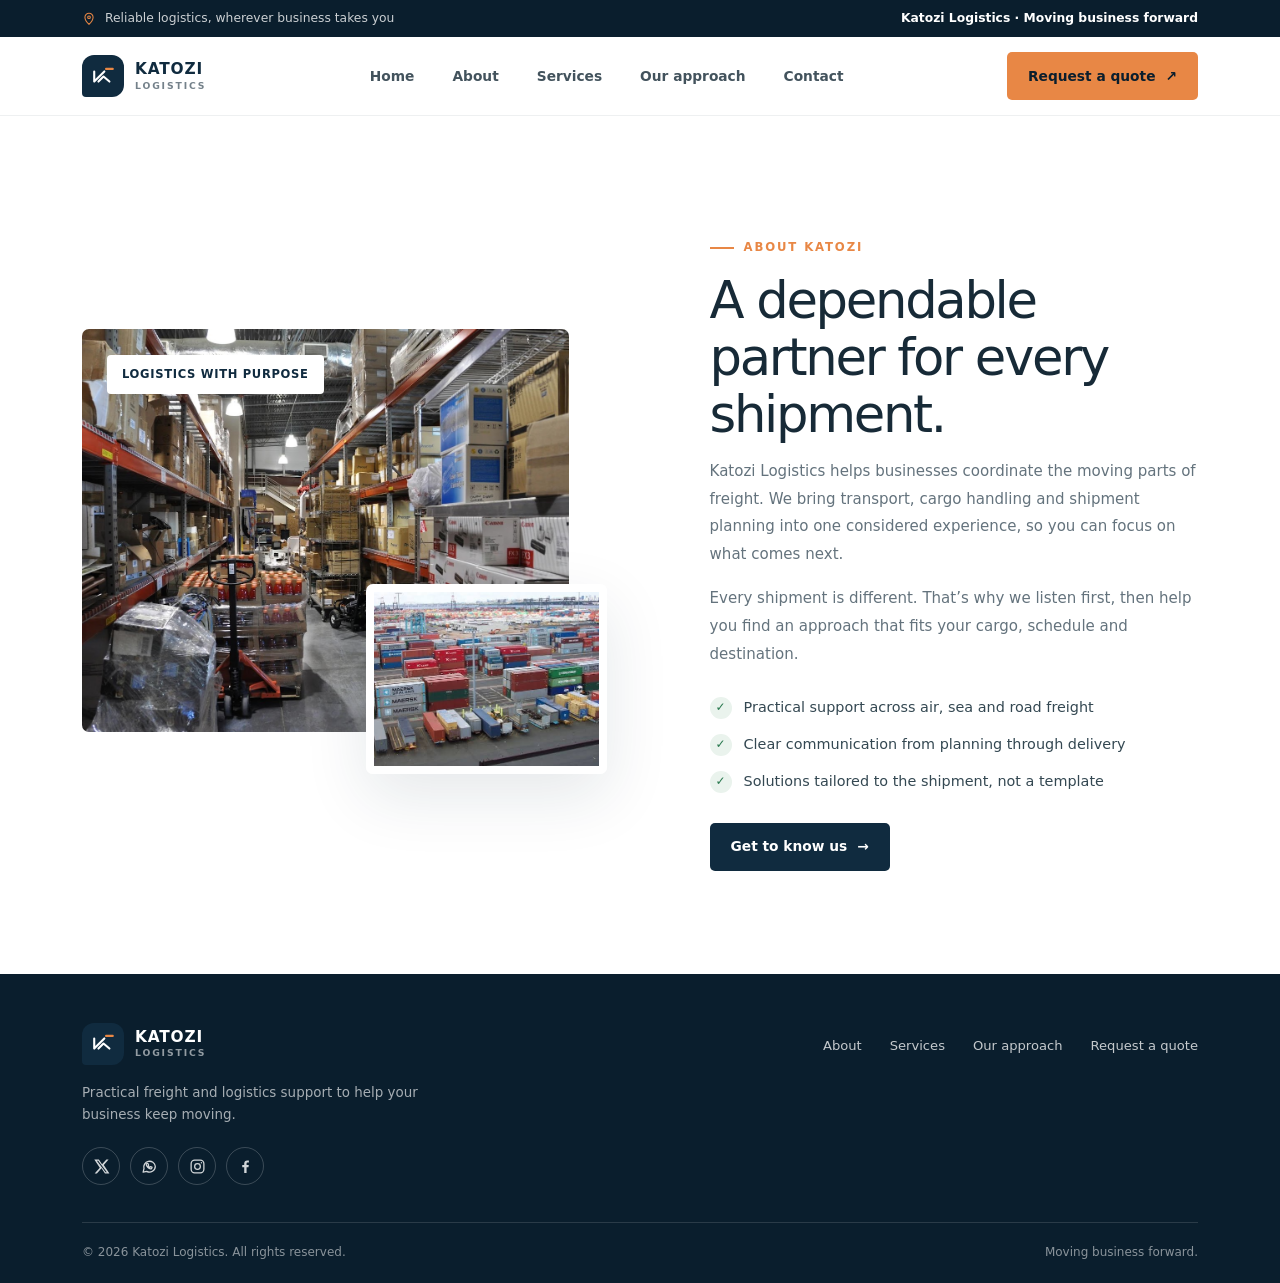
==== about.html @ 37d1ce02 "logistics" ====
<!doctype html>
<html lang="en">
<head>
    <meta charset="utf-8">
    <meta name="viewport" content="width=device-width, initial-scale=1">
    <meta name="theme-color" content="#102b3f">
    <meta name="description" content="Katozi Logistics connects air, sea and road freight with practical logistics support for your business.">
    <title>About | Katozi Logistics</title>
    <link href="https://cdn.jsdelivr.net/npm/bootstrap@5.3.3/dist/css/bootstrap.min.css" rel="stylesheet">
    <link rel="stylesheet" href="katozistyles.css">
</head>
<body>
<div class="topbar">
        <div class="container topbar-inner">
            <div class="topbar-note">
                <svg viewBox="0 0 24 24" fill="none" stroke="currentColor" stroke-width="1.8" aria-hidden="true">
                    <path d="M12 21s7-6.2 7-12a7 7 0 1 0-14 0c0 5.8 7 12 7 12Z" />
                    <circle cx="12" cy="9" r="2.3" />
                </svg>
                <span>Reliable logistics, wherever business takes you</span>
            </div>
            <span class="topbar-label">Katozi Logistics <span aria-hidden="true">·</span> Moving business forward</span>
        </div>
    </div>

    <header class="site-header">
        <div class="container header-inner">
            <a class="brand" href="index.html#home" aria-label="Katozi Logistics home">
                <span class="brand-mark" aria-hidden="true">
                    <svg viewBox="0 0 32 32" fill="none">
                        <path d="M5 22 17 10m-7 12 6-6 7 6M5 10v12" stroke="currentColor" stroke-linecap="round"
                            stroke-linejoin="round" stroke-width="2.5" />
                        <path d="M19 7h8" stroke="#e88745" stroke-linecap="round" stroke-width="2.5" />
                    </svg>
                </span>
                <span class="brand-name">KATOZI<small>LOGISTICS</small></span>
            </a>
            <nav class="nav-links" id="primary-navigation" aria-label="Main navigation">
                <a href="index.html#home">Home</a>
                <a href="about.html#about">About</a>
                <a href="services.html#services">Services</a>
                <a href="our%20approach.html#approach">Our approach</a>
                <a href="contact.html#contact">Contact</a>
            </nav>
            <a class="button btn nav-cta" href="contact.html#contact">Request a quote <span aria-hidden="true">↗</span></a>
            
        </div>
    </header>
<main>
<section class="about" id="about">
            <div class="container about-grid">
                <div class="about-visual">
                    <img class="about-main-image" src="claer%207.jpg"
                        alt="Organized freight and pallets inside a modern warehouse" loading="lazy">
                    <img class="about-accent-image" src="clear%202.jpg"
                        alt="Freight containers lined up at a shipping port" loading="lazy">
                    <span class="about-tag">Logistics with purpose</span>
                </div>
                <div class="about-copy">
                    <span class="eyebrow">About Katozi</span>
                    <h2 class="section-heading">A dependable partner for every shipment.</h2>
                    <p>Katozi Logistics helps businesses coordinate the moving parts of freight. We bring transport,
                        cargo handling and shipment planning into one considered experience, so you can focus on what
                        comes next.</p>
                    <p>Every shipment is different. That’s why we listen first, then help you find an approach that fits
                        your cargo, schedule and destination.</p>
                    <ul class="about-points">
                        <li><span class="check" aria-hidden="true">✓</span><span>Practical support across air, sea and
                                road freight</span></li>
                        <li><span class="check" aria-hidden="true">✓</span><span>Clear communication from planning
                                through delivery</span></li>
                        <li><span class="check" aria-hidden="true">✓</span><span>Solutions tailored to the shipment, not
                                a template</span></li>
                    </ul>
                    <a class="button button-dark" href="our%20approach.html#approach">Get to know us <span aria-hidden="true">→</span></a>
                </div>
            </div>
        </section>
</main>
<footer class="footer">
        <div class="container">
            <div class="footer-top">
                <div>
                    <a class="brand" href="index.html#home" aria-label="Katozi Logistics home">
                        <span class="brand-mark" aria-hidden="true"><svg viewBox="0 0 32 32" fill="none">
                                <path d="M5 22 17 10m-7 12 6-6 7 6M5 10v12" stroke="currentColor" stroke-linecap="round"
                                    stroke-linejoin="round" stroke-width="2.5" />
                                <path d="M19 7h8" stroke="#e88745" stroke-linecap="round" stroke-width="2.5" />
                            </svg></span>
                        <span class="brand-name">KATOZI<small>LOGISTICS</small></span>
                    </a>
                    <p class="footer-summary">Practical freight and logistics support to help your business keep moving.
                    </p>
                    <nav class="social-links" aria-label="Social media">
                        <a href="https://x.com/" target="_blank" rel="noopener noreferrer"
                            aria-label="Katozi Logistics on X">
                            <svg viewBox="0 0 24 24" fill="currentColor" aria-hidden="true">
                                <path
                                    d="M18.9 2H22l-6.8 7.8L23.2 22h-6.3L12 14.6 5.5 22H2.3l7.3-8.4L1.8 2h6.5l4.5 6.8L18.9 2Zm-1.1 18h1.7L7.3 3.9H5.5L17.8 20Z" />
                            </svg>
                        </a>
                        <a href="https://wa.me/" target="_blank" rel="noopener noreferrer"
                            aria-label="Katozi Logistics on WhatsApp">
                            <svg viewBox="0 0 24 24" fill="none" stroke="currentColor" stroke-width="1.8"
                                stroke-linecap="round" stroke-linejoin="round" aria-hidden="true">
                                <path
                                    d="M20.2 11.7a8.2 8.2 0 0 1-12.1 7.2L3 20l1.2-4.9a8.2 8.2 0 1 1 16-3.4Z" />
                                <path
                                    d="M8.2 8.1c.2-.5.5-.5.8-.5h.5c.2 0 .4.1.5.4l.7 1.6c.1.2.1.4 0 .6l-.5.6c-.2.2-.2.4 0 .6.4.7 1 1.4 1.7 1.8.2.1.4.1.6-.1l.7-.8c.2-.2.4-.2.6-.1l1.5.7c.2.1.3.3.3.5 0 .5-.3 1.1-.7 1.4-.4.4-1 .6-1.5.5-1.2-.2-2.5-.9-3.6-1.9-1.1-1-2-2.4-2.3-3.7-.2-.6.1-1.2.4-1.6l.3-.1Z" />
                            </svg>
                        </a>
                        <a href="https://www.instagram.com/" target="_blank" rel="noopener noreferrer"
                            aria-label="Katozi Logistics on Instagram">
                            <svg viewBox="0 0 24 24" fill="none" stroke="currentColor" stroke-width="1.8"
                                aria-hidden="true">
                                <rect x="3" y="3" width="18" height="18" rx="5" />
                                <circle cx="12" cy="12" r="4" />
                                <circle cx="17.5" cy="6.8" r="1" fill="currentColor" stroke="none" />
                            </svg>
                        </a>
                        <a href="https://www.facebook.com/" target="_blank" rel="noopener noreferrer"
                            aria-label="Katozi Logistics on Facebook">
                            <svg viewBox="0 0 24 24" fill="currentColor" aria-hidden="true">
                                <path
                                    d="M13.5 21v-8h2.7l.4-3.1h-3.1v-2c0-.9.3-1.5 1.6-1.5h1.7V3.6c-.3 0-1.3-.1-2.4-.1-2.5 0-4.2 1.5-4.2 4.3v2.1H7.4V13h2.8v8h3.3Z" />
                            </svg>
                        </a>
                    </nav>
                </div>
                <nav class="footer-nav" aria-label="Footer navigation">
                    <a href="about.html#about">About</a>
                    <a href="services.html#services">Services</a>
                    <a href="our%20approach.html#approach">Our approach</a>
                    <a href="contact.html#contact">Request a quote</a>
                </nav>
            </div>
            <div class="footer-bottom">
                <span>© 2026 Katozi Logistics. All rights reserved.</span>
                <span>Moving business forward.</span>
            </div>
        </div>
    </footer>



</body>
</html>
---- katozistyles.css ----
:root {
            color-scheme: light;
            --navy: #102b3f;
            --navy-deep: #0a1e2d;
            --ink: #172a37;
            --muted: #64737d;
            --paper: #f7f6f2;
            --white: #fff;
            --orange: #e88745;
            --line: #e7e5df;
            --shadow: 0 22px 65px rgb(16 43 63 / 11%);
            font-family: "Segoe UI", Arial, sans-serif;
            font-synthesis: none;
            text-rendering: optimizeLegibility;
            -webkit-font-smoothing: antialiased;
        }

        * {
            box-sizing: border-box;
        }

        html {
            scroll-behavior: smooth;
            scroll-padding-top: 85px;
        }

        body {
            margin: 0;
            color: var(--ink);
            background: var(--white);
        }

        a {
            color: inherit;
            text-decoration: none;
        }

        button,
        input,
        select,
        textarea {
            font: inherit;
        }

        button,
        a {
            -webkit-tap-highlight-color: transparent;
        }

        img {
            display: block;
            width: 100%;
        }

        .container {
            width: min(1160px, calc(100% - 48px));
            margin-inline: auto;
        }

        .eyebrow {
            display: inline-flex;
            align-items: center;
            gap: 10px;
            color: var(--orange);
            font-size: .73rem;
            font-weight: 800;
            letter-spacing: .16em;
            text-transform: uppercase;
        }

        .eyebrow::before {
            width: 24px;
            height: 2px;
            background: currentColor;
            content: "";
        }

        .section-heading {
            max-width: 660px;
            margin: 15px 0 14px;
            font-size: clamp(2rem, 4vw, 3.2rem);
            line-height: 1.12;
            letter-spacing: -.045em;
        }

        .section-copy {
            max-width: 570px;
            margin: 0;
            color: var(--muted);
            line-height: 1.8;
        }

        .topbar {
            background: var(--navy-deep);
            color: rgb(255 255 255 / 79%);
            font-size: .77rem;
        }

        .topbar-inner {
            display: flex;
            min-height: 37px;
            align-items: center;
            justify-content: space-between;
            gap: 20px;
        }

        .topbar-note {
            display: flex;
            align-items: center;
            gap: 9px;
        }

        .topbar-note svg {
            width: 14px;
            height: 14px;
            color: var(--orange);
        }

        .topbar-label {
            color: white;
            font-weight: 650;
        }

        .site-header {
            position: sticky;
            z-index: 20;
            top: 0;
            border-bottom: 1px solid rgb(16 43 63 / 7%);
            background: rgb(255 255 255 / 96%);
            backdrop-filter: blur(14px);
        }

        .header-inner {
            display: flex;
            height: 78px;
            align-items: center;
            justify-content: space-between;
            gap: 28px;
        }

        .brand {
            display: inline-flex;
            flex: 0 0 auto;
            align-items: center;
            gap: 11px;
        }

        .brand-mark {
            display: grid;
            width: 42px;
            height: 42px;
            place-items: center;
            border-radius: 12px 12px 12px 4px;
            background: var(--navy);
            color: white;
        }

        .brand-mark svg {
            width: 27px;
            height: 27px;
        }

        .brand-name {
            display: grid;
            gap: 3px;
            color: var(--navy);
            font-size: .96rem;
            font-weight: 850;
            letter-spacing: .055em;
            line-height: 1;
        }

        .brand-name small {
            color: #74818a;
            font-size: .58rem;
            font-weight: 700;
            letter-spacing: .2em;
        }

        .nav-links {
            display: flex;
            align-items: center;
            gap: clamp(20px, 3vw, 38px);
        }

        .nav-links a {
            color: #43535d;
            font-size: .86rem;
            font-weight: 650;
            transition: color .18s ease;
        }

        .nav-links a:hover {
            color: var(--orange);
        }

        .button {
            display: inline-flex;
            min-height: 48px;
            align-items: center;
            justify-content: center;
            gap: 10px;
            padding: 0 21px;
            border: 0;
            border-radius: 5px;
            background: var(--orange);
            color: var(--navy-deep);
            font-size: .86rem;
            font-weight: 800;
            cursor: pointer;
            transition: transform .18s ease, background .18s ease;
        }

        .button:hover {
            transform: translateY(-2px);
            background: #f19a5e;
        }

        .button svg {
            width: 17px;
            height: 17px;
        }

        .button-dark {
            background: var(--navy);
            color: white;
        }

        .button-dark:hover {
            background: #1b4058;
        }

        .hero {
            position: relative;
            display: flex;
            min-height: min(690px, calc(100svh - 115px));
            align-items: center;
            overflow: hidden;
            background: var(--navy-deep);
            color: white;
        }

        .hero::before {
            position: absolute;
            inset: 0;
            background: linear-gradient(90deg, rgb(8 28 43 / 91%) 0%, rgb(8 28 43 / 77%) 42%, rgb(8 28 43 / 25%) 100%), url("clear8.jpg") center 48% / cover no-repeat;
            content: "";
        }

        .hero::after {
            position: absolute;
            right: -170px;
            bottom: -240px;
            width: 570px;
            height: 570px;
            border: 1px solid rgb(255 255 255 / 13%);
            border-radius: 50%;
            box-shadow: 0 0 0 44px rgb(255 255 255 / 4%), 0 0 0 88px rgb(255 255 255 / 3%);
            content: "";
            pointer-events: none;
        }

        .hero-inner {
            position: relative;
            z-index: 1;
            padding-block: 96px 122px;
        }

        .hero .eyebrow {
            color: #ffae72;
        }

        .hero h1 {
            max-width: 720px;
            margin: 24px 0 18px;
            font-size: clamp(3rem, 7vw, 5.7rem);
            font-weight: 750;
            line-height: .99;
            letter-spacing: -.055em;
        }

        .hero h1 span {
            color: #ffae72;
        }

        .hero-copy {
            max-width: 565px;
            margin: 0;
            color: rgb(255 255 255 / 80%);
            font-size: clamp(1rem, 1.5vw, 1.13rem);
            line-height: 1.8;
        }

        .hero-actions {
            display: flex;
            flex-wrap: wrap;
            gap: 13px;
            margin-top: 31px;
        }

        .button-outline {
            border: 1px solid rgb(255 255 255 / 39%);
            background: rgb(255 255 255 / 8%);
            color: white;
        }

        .button-outline:hover {
            background: rgb(255 255 255 / 16%);
        }

        .hero-caption {
            position: absolute;
            right: max(24px, calc((100vw - 1160px) / 2));
            bottom: 32px;
            z-index: 1;
            color: rgb(255 255 255 / 72%);
            font-size: .72rem;
            letter-spacing: .08em;
            text-transform: uppercase;
        }

        .hero-caption strong {
            color: white;
        }

        .service-ribbon {
            position: relative;
            z-index: 2;
            width: min(1040px, calc(100% - 48px));
            margin: -48px auto 0;
            padding: 26px 34px;
            border-radius: 8px;
            background: white;
            box-shadow: var(--shadow);
        }

        .ribbon-inner {
            display: grid;
            grid-template-columns: repeat(3, 1fr);
        }

        .ribbon-item {
            display: flex;
            align-items: center;
            justify-content: center;
            gap: 14px;
            padding: 7px 22px;
        }

        .ribbon-item+.ribbon-item {
            border-left: 1px solid var(--line);
        }

        .ribbon-icon {
            display: grid;
            width: 43px;
            height: 43px;
            flex: 0 0 auto;
            place-items: center;
            border-radius: 50%;
            background: #fff3e9;
            color: #d97736;
        }

        .ribbon-icon svg {
            width: 22px;
            height: 22px;
        }

        .ribbon-item strong {
            display: block;
            color: var(--navy);
            font-size: .91rem;
        }

        .ribbon-item small {
            display: block;
            margin-top: 4px;
            color: var(--muted);
            font-size: .75rem;
        }

        .about {
            padding-block: 116px 103px;
        }

        .about-grid {
            display: grid;
            grid-template-columns: 1fr .93fr;
            align-items: center;
            gap: clamp(45px, 8vw, 106px);
        }

        .about-visual {
            position: relative;
            min-height: 445px;
        }

        .about-main-image {
            position: absolute;
            inset: 0 38px 42px 0;
            width: calc(100% - 38px);
            height: calc(100% - 42px);
            object-fit: cover;
            border-radius: 7px;
        }

        .about-accent-image {
            position: absolute;
            right: 0;
            bottom: 0;
            width: 46%;
            height: 190px;
            object-fit: cover;
            border: 8px solid white;
            border-radius: 7px;
            box-shadow: var(--shadow);
        }

        .about-tag {
            position: absolute;
            top: 26px;
            left: 25px;
            padding: 11px 15px;
            border-radius: 4px;
            background: white;
            color: var(--navy);
            font-size: .72rem;
            font-weight: 800;
            letter-spacing: .06em;
            text-transform: uppercase;
        }

        .about-copy .section-heading {
            max-width: 520px;
        }

        .about-copy>p:not(.section-copy) {
            color: var(--muted);
            font-size: .94rem;
            line-height: 1.85;
        }

        .about-points {
            display: grid;
            gap: 14px;
            margin: 27px 0 30px;
            padding: 0;
            list-style: none;
        }

        .about-points li {
            display: flex;
            align-items: flex-start;
            gap: 12px;
            color: #344852;
            font-size: .9rem;
            line-height: 1.55;
        }

        .check {
            display: grid;
            width: 22px;
            height: 22px;
            flex: 0 0 auto;
            place-items: center;
            margin-top: 1px;
            border-radius: 50%;
            background: #eaf3ed;
            color: #27774d;
            font-size: .75rem;
            font-weight: 900;
        }

        .services {
            padding-block: 94px 104px;
            background: var(--paper);
        }

        .services-head {
            display: flex;
            align-items: end;
            justify-content: space-between;
            gap: 28px;
            margin-bottom: 38px;
        }

        .services-head .section-copy {
            max-width: 410px;
            padding-bottom: 5px;
        }

        .service-grid {
            display: grid;
            grid-template-columns: repeat(4, 1fr);
            gap: 18px;
        }

        .service-card {
            overflow: hidden;
            border: 1px solid #eeece7;
            border-radius: 7px;
            background: white;
            transition: transform .22s ease, box-shadow .22s ease;
        }

        .service-card:hover {
            transform: translateY(-5px);
            box-shadow: 0 18px 40px rgb(16 43 63 / 10%);
        }

        .service-image {
            height: 190px;
            object-fit: cover;
        }

        .service-card:nth-child(2) .service-image {
            object-position: center 62%;
        }

        .service-card:nth-child(3) .service-image {
            object-position: center 60%;
        }

        .service-content {
            padding: 22px 20px 24px;
        }

        .service-number {
            color: var(--orange);
            font-size: .71rem;
            font-weight: 800;
            letter-spacing: .12em;
        }

        .service-content h3 {
            margin: 10px 0 9px;
            color: var(--navy);
            font-size: 1.08rem;
        }

        .service-content p {
            min-height: 69px;
            margin: 0;
            color: var(--muted);
            font-size: .84rem;
            line-height: 1.65;
        }

        .service-link {
            display: inline-flex;
            align-items: center;
            gap: 7px;
            margin-top: 17px;
            color: var(--navy);
            font-size: .8rem;
            font-weight: 800;
        }

        .service-link svg {
            width: 15px;
            height: 15px;
            color: var(--orange);
            transition: transform .18s ease;
        }

        .service-link:hover svg {
            transform: translateX(4px);
        }

        .approach {
            position: relative;
            overflow: hidden;
            padding-block: 100px;
            background: var(--navy);
            color: white;
        }

        .approach::after {
            position: absolute;
            top: -225px;
            right: -135px;
            width: 560px;
            height: 560px;
            border: 1px solid rgb(255 255 255 / 9%);
            border-radius: 50%;
            box-shadow: 0 0 0 45px rgb(255 255 255 / 3%), 0 0 0 90px rgb(255 255 255 / 2%);
            content: "";
        }

        .approach-grid {
            position: relative;
            z-index: 1;
            display: grid;
            grid-template-columns: .92fr 1fr;
            align-items: center;
            gap: clamp(50px, 9vw, 120px);
        }

        .approach .eyebrow {
            color: #ffae72;
        }

        .approach .section-heading {
            max-width: 490px;
        }

        .approach .section-copy {
            color: rgb(255 255 255 / 70%);
        }

        .approach-image {
            height: 390px;
            object-fit: cover;
            border-radius: 7px;
        }

        .approach-steps {
            display: grid;
            gap: 20px;
            margin-top: 28px;
        }

        .approach-step {
            display: flex;
            align-items: flex-start;
            gap: 15px;
        }

        .step-number {
            display: grid;
            width: 35px;
            height: 35px;
            flex: 0 0 auto;
            place-items: center;
            border: 1px solid rgb(255 255 255 / 23%);
            border-radius: 50%;
            color: #ffae72;
            font-size: .78rem;
            font-weight: 800;
        }

        .approach-step strong {
            display: block;
            margin: 1px 0 5px;
            font-size: .92rem;
        }

        .approach-step p {
            margin: 0;
            color: rgb(255 255 255 / 68%);
            font-size: .82rem;
            line-height: 1.65;
        }

        .contact {
            padding-block: 88px 96px;
        }

        .contact-card {
            display: flex;
            align-items: center;
            justify-content: space-between;
            gap: 30px;
            padding: clamp(30px, 6vw, 57px);
            border-radius: 8px;
            background: #fff5ec;
        }

        .contact-card .section-heading {
            max-width: 600px;
            margin-top: 12px;
            font-size: clamp(1.9rem, 3.6vw, 2.8rem);
        }

        .contact-card p {
            max-width: 560px;
            margin: 0;
            color: #586770;
            line-height: 1.7;
        }

        .contact-card .button {
            flex: 0 0 auto;
        }

        .contact-page-layout {
            display: grid;
            grid-template-columns: minmax(0, .8fr) minmax(0, 1.2fr);
            align-items: start;
            gap: clamp(32px, 7vw, 88px);
        }

        .contact-page-intro {
            position: sticky;
            top: 118px;
            padding-top: 15px;
        }

        .contact-page-intro .section-heading {
            margin-top: 17px;
        }

        .contact-page-intro > p:not(.contact-form-note) {
            color: var(--muted);
            line-height: 1.8;
        }

        .contact-form-card {
            padding: clamp(22px, 4vw, 38px);
            border: 1px solid var(--line);
            border-radius: 8px;
            background: white;
            box-shadow: var(--shadow);
        }

        .contact-form-card .form-label {
            margin-bottom: 7px;
            color: #30434e;
            font-size: .82rem;
            font-weight: 750;
        }

        .contact-form-card .form-label span,
        .contact-form-note span {
            color: #bd5b2b;
        }

        .contact-form-card .form-control,
        .contact-form-card .form-select {
            min-height: 46px;
            border-color: #deded9;
            border-radius: 4px;
            color: var(--ink);
            font-size: .9rem;
        }

        .contact-form-card textarea.form-control {
            min-height: 128px;
            resize: vertical;
        }

        .contact-form-card .form-control:focus,
        .contact-form-card .form-select:focus {
            border-color: var(--orange);
            box-shadow: 0 0 0 .2rem rgb(232 135 69 / 20%);
        }

        .contact-form-note {
            margin: 13px 0 0;
            color: var(--muted);
            font-size: .78rem;
            line-height: 1.6;
        }

        .contact-form-card .button {
            margin-top: 4px;
        }

        .footer {
            padding: 49px 0 22px;
            background: var(--navy-deep);
            color: white;
        }

        .footer-top {
            display: flex;
            justify-content: space-between;
            gap: 40px;
            padding-bottom: 37px;
        }

        .footer .brand-name {
            color: white;
        }

        .footer .brand-name small {
            color: rgb(255 255 255 / 56%);
        }

        .footer-summary {
            max-width: 350px;
            margin: 17px 0 0;
            color: rgb(255 255 255 / 64%);
            font-size: .84rem;
            line-height: 1.7;
        }

        .social-links {
            display: flex;
            align-items: center;
            gap: 10px;
            margin-top: 20px;
        }

        .social-links a {
            display: grid;
            width: 38px;
            height: 38px;
            place-items: center;
            border: 1px solid rgb(255 255 255 / 20%);
            border-radius: 50%;
            color: rgb(255 255 255 / 82%);
            transition: color .18s ease, background .18s ease, border-color .18s ease;
        }

        .social-links a:hover {
            border-color: var(--orange);
            background: var(--orange);
            color: var(--navy-deep);
        }

        .social-links svg {
            width: 17px;
            height: 17px;
        }

        .footer-nav {
            display: flex;
            flex-wrap: wrap;
            align-content: flex-start;
            gap: 19px 28px;
            padding-top: 13px;
        }

        .footer-nav a {
            color: rgb(255 255 255 / 76%);
            font-size: .82rem;
        }

        .footer-nav a:hover {
            color: #ffae72;
        }

        .footer-bottom {
            display: flex;
            justify-content: space-between;
            gap: 20px;
            padding-top: 20px;
            border-top: 1px solid rgb(255 255 255 / 13%);
            color: rgb(255 255 255 / 52%);
            font-size: .75rem;
        }

        @media (max-width: 900px) {
            .nav-links {
                gap: 19px;
            }

            .nav-cta {
                min-height: 43px;
                padding-inline: 15px;
            }

            .about-grid {
                grid-template-columns: 1fr 1fr;
                gap: 42px;
            }

            .about-visual {
                min-height: 385px;
            }

            .service-grid {
                grid-template-columns: repeat(2, 1fr);
            }

            .approach-grid {
                gap: 45px;
            }
        }

        @media (max-width: 680px) {
            .container {
                width: min(100% - 36px, 520px);
            }

            .topbar-inner {
                min-height: 34px;
            }

            .topbar-inner> :last-child {
                display: none;
            }

            .header-inner {
                height: auto;
                min-height: 68px;
                flex-wrap: wrap;
                gap: 10px;
                padding-block: 11px;
            }

            .nav-cta {
                min-height: 40px;
                padding-inline: 12px;
                font-size: .76rem;
            }

            .nav-links {
                position: static;
                order: 3;
                display: flex;
                width: 100%;
                flex-direction: column;
                align-items: stretch;
                gap: 0;
                padding: 8px 0 0;
                border-top: 1px solid var(--line);
            }

            .nav-links a {
                padding: 13px 3px;
                border-bottom: 1px solid #f1f0ec;
            }

            .nav-links a:last-child {
                border-bottom: 0;
            }

            .hero {
                min-height: 605px;
            }

            .hero::before {
                background-image: linear-gradient(90deg, rgb(8 28 43 / 86%) 0%, rgb(8 28 43 / 65%) 100%), url("clear8.jpg");
                background-position: 54% center;
            }

            .hero-inner {
                padding-block: 77px 106px;
            }

            .hero h1 {
                max-width: 480px;
                font-size: clamp(3.1rem, 12vw, 4.65rem);
            }

            .hero-copy {
                max-width: 460px;
                font-size: .98rem;
            }

            .hero-caption {
                right: 18px;
                bottom: 19px;
                font-size: .63rem;
            }

            .service-ribbon {
                width: calc(100% - 36px);
                margin-top: -36px;
                padding: 15px 18px;
            }

            .ribbon-inner {
                grid-template-columns: 1fr;
            }

            .ribbon-item {
                justify-content: flex-start;
                padding: 12px 4px;
            }

            .ribbon-item+.ribbon-item {
                border-top: 1px solid var(--line);
                border-left: 0;
            }

            .ribbon-icon {
                width: 39px;
                height: 39px;
            }

            .about {
                padding-block: 76px 72px;
            }

            .about-grid,
            .approach-grid {
                grid-template-columns: 1fr;
                gap: 39px;
            }

            .about-visual {
                min-height: 390px;
            }

            .about-copy .section-heading {
                max-width: 480px;
            }

            .services {
                padding-block: 72px;
            }

            .services-head {
                display: block;
                margin-bottom: 27px;
            }

            .services-head .section-copy {
                margin-top: 13px;
            }

            .service-grid {
                gap: 13px;
            }

            .service-image {
                height: 150px;
            }

            .service-content {
                padding: 17px 14px 19px;
            }

            .service-content h3 {
                font-size: .98rem;
            }

            .service-content p {
                min-height: 86px;
                font-size: .79rem;
            }

            .service-link {
                font-size: .74rem;
            }

            .approach {
                padding-block: 72px;
            }

            .approach-image {
                height: 285px;
            }

            .contact {
                padding-block: 64px 72px;
            }

            .contact-card {
                align-items: flex-start;
                flex-direction: column;
                gap: 22px;
                padding: 29px 23px;
            }

            .contact-card .button {
                width: 100%;
            }

            .contact-page-layout {
                grid-template-columns: 1fr;
                gap: 25px;
            }

            .contact-page-intro {
                position: static;
                padding-top: 0;
            }

            .footer-top {
                flex-direction: column;
                gap: 18px;
            }

            .footer-nav {
                gap: 16px 23px;
            }

            .footer-bottom {
                flex-direction: column;
                gap: 7px;
            }

        }

        @media (max-width: 390px) {
            .container {
                width: calc(100% - 30px);
            }

            .service-grid {
                grid-template-columns: 1fr;
            }

            .service-image {
                height: 190px;
            }

            .service-content p {
                min-height: auto;
            }

            .about-visual {
                min-height: 330px;
            }

            .about-accent-image {
                height: 145px;
            }

        }

        @media (prefers-reduced-motion: reduce) {

            *,
            *::before,
            *::after {
                scroll-behavior: auto !important;
                transition-duration: .01ms !important;
                animation-duration: .01ms !important;
            }
        }
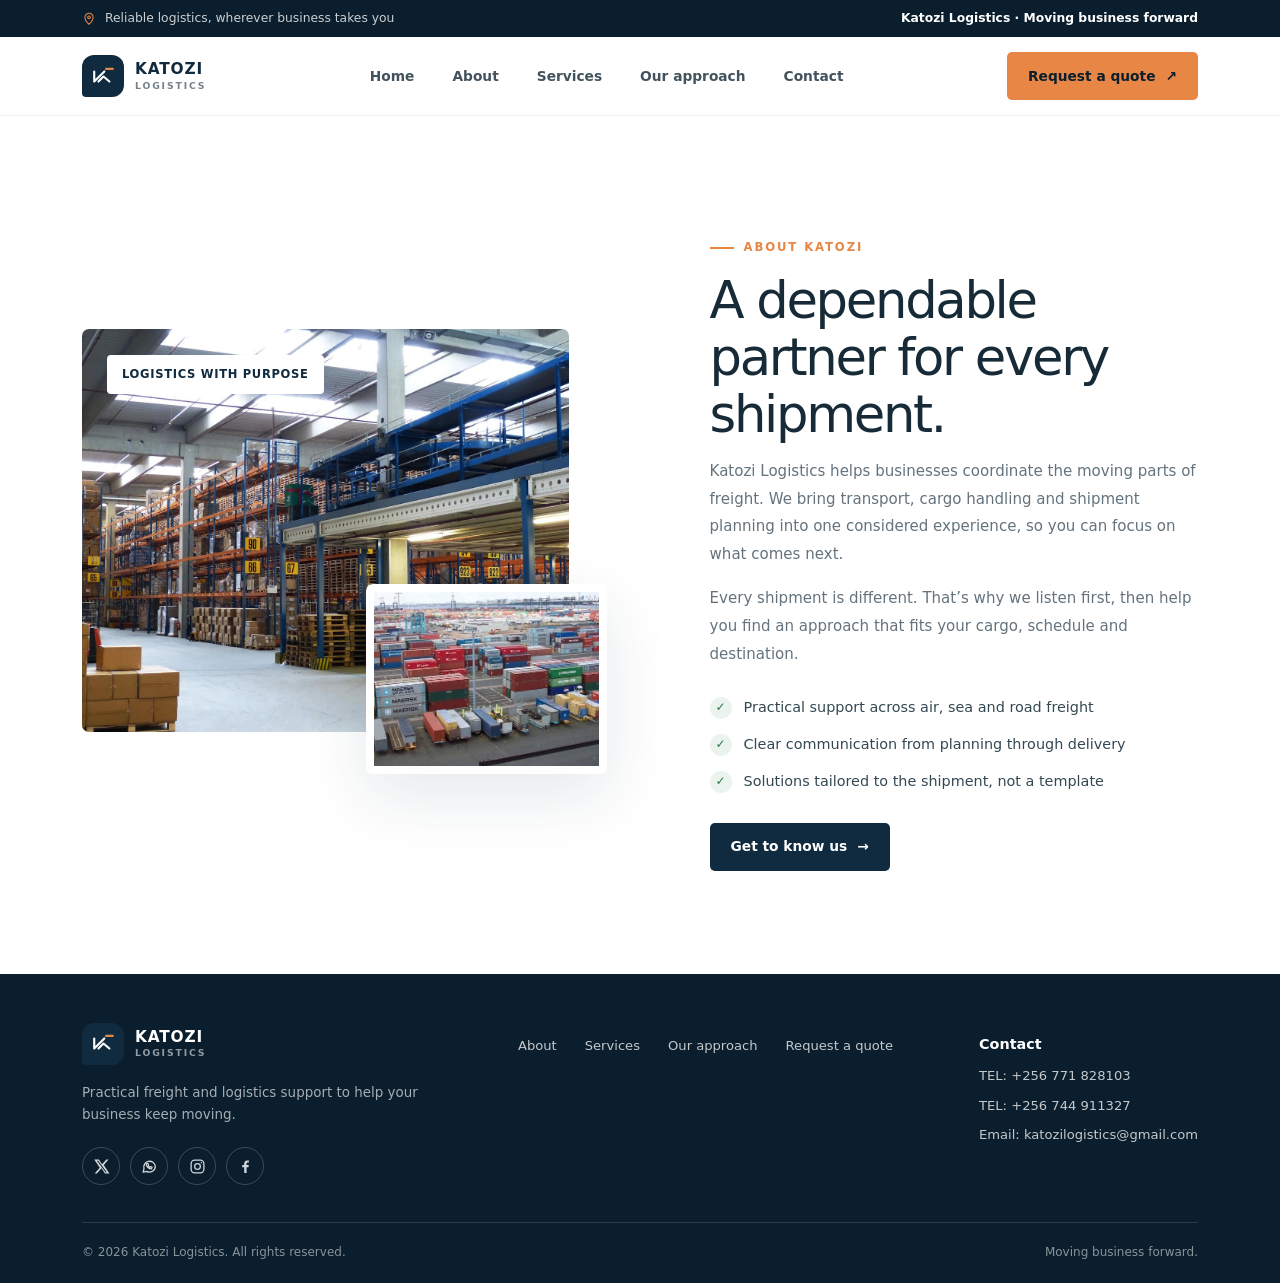
==== commit 11d21244: "smn" ====
--- a/about.html
+++ b/about.html
@@ -1,16 +1,21 @@
 <!doctype html>
 <html lang="en">
+
 <head>
     <meta charset="utf-8">
     <meta name="viewport" content="width=device-width, initial-scale=1">
     <meta name="theme-color" content="#102b3f">
-    <meta name="description" content="Katozi Logistics connects air, sea and road freight with practical logistics support for your business.">
+    <meta name="description"
+        content="Katozi Logistics connects air, sea and road freight with practical logistics support for your business.">
     <title>About | Katozi Logistics</title>
-    <link href="https://cdn.jsdelivr.net/npm/bootstrap@5.3.3/dist/css/bootstrap.min.css" rel="stylesheet">
+    <link href="https://cdn.jsdelivr.net/npm/bootstrap@5.0.2/dist/css/bootstrap.min.css" rel="stylesheet"
+        integrity="sha384-EVSTQN3/azprG1Anm3QDgpJLIm9Nao0Yz1ztcQTwFspd3yD65VohhpuuCOmLASjC" crossorigin="anonymous">
+
     <link rel="stylesheet" href="katozistyles.css">
 </head>
+
 <body>
-<div class="topbar">
+    <div class="topbar">
         <div class="container topbar-inner">
             <div class="topbar-note">
                 <svg viewBox="0 0 24 24" fill="none" stroke="currentColor" stroke-width="1.8" aria-hidden="true">
@@ -42,16 +47,17 @@
                 <a href="our%20approach.html#approach">Our approach</a>
                 <a href="contact.html#contact">Contact</a>
             </nav>
-            <a class="button btn nav-cta" href="contact.html#contact">Request a quote <span aria-hidden="true">↗</span></a>
-            
+            <a class="button btn nav-cta" href="contact.html#contact">Request a quote <span
+                    aria-hidden="true">↗</span></a>
+
         </div>
     </header>
-<main>
-<section class="about" id="about">
+    <main>
+        <section class="about" id="about">
             <div class="container about-grid">
                 <div class="about-visual">
-                    <img class="about-main-image" src="claer%207.jpg"
-                        alt="Organized freight and pallets inside a modern warehouse" loading="lazy">
+                    <img class="about-main-image" src="cargo%20%26%20ware%20housing.jpg"
+                        alt="Cargo and warehousing operations inside a modern logistics facility" loading="lazy">
                     <img class="about-accent-image" src="clear%202.jpg"
                         alt="Freight containers lined up at a shipping port" loading="lazy">
                     <span class="about-tag">Logistics with purpose</span>
@@ -72,12 +78,13 @@
                         <li><span class="check" aria-hidden="true">✓</span><span>Solutions tailored to the shipment, not
                                 a template</span></li>
                     </ul>
-                    <a class="button button-dark" href="our%20approach.html#approach">Get to know us <span aria-hidden="true">→</span></a>
+                    <a class="button button-dark" href="our%20approach.html#approach">Get to know us <span
+                            aria-hidden="true">→</span></a>
                 </div>
             </div>
         </section>
-</main>
-<footer class="footer">
+    </main>
+    <footer class="footer">
         <div class="container">
             <div class="footer-top">
                 <div>
@@ -103,8 +110,7 @@
                             aria-label="Katozi Logistics on WhatsApp">
                             <svg viewBox="0 0 24 24" fill="none" stroke="currentColor" stroke-width="1.8"
                                 stroke-linecap="round" stroke-linejoin="round" aria-hidden="true">
-                                <path
-                                    d="M20.2 11.7a8.2 8.2 0 0 1-12.1 7.2L3 20l1.2-4.9a8.2 8.2 0 1 1 16-3.4Z" />
+                                <path d="M20.2 11.7a8.2 8.2 0 0 1-12.1 7.2L3 20l1.2-4.9a8.2 8.2 0 1 1 16-3.4Z" />
                                 <path
                                     d="M8.2 8.1c.2-.5.5-.5.8-.5h.5c.2 0 .4.1.5.4l.7 1.6c.1.2.1.4 0 .6l-.5.6c-.2.2-.2.4 0 .6.4.7 1 1.4 1.7 1.8.2.1.4.1.6-.1l.7-.8c.2-.2.4-.2.6-.1l1.5.7c.2.1.3.3.3.5 0 .5-.3 1.1-.7 1.4-.4.4-1 .6-1.5.5-1.2-.2-2.5-.9-3.6-1.9-1.1-1-2-2.4-2.3-3.7-.2-.6.1-1.2.4-1.6l.3-.1Z" />
                             </svg>
@@ -133,7 +139,13 @@
                     <a href="our%20approach.html#approach">Our approach</a>
                     <a href="contact.html#contact">Request a quote</a>
                 </nav>
-            </div>
+            <div class="footer-contact">
+                    <h2>Contact</h2>
+                    <a href="tel:+256771828103">TEL: +256 771 828103</a>
+                    <a href="tel:+256744911327">TEL: +256 744 911327</a>
+                    <a href="mailto:katozilogistics@gmail.com">Email: katozilogistics@gmail.com</a>
+                </div>
+</div>
             <div class="footer-bottom">
                 <span>© 2026 Katozi Logistics. All rights reserved.</span>
                 <span>Moving business forward.</span>
@@ -141,7 +153,11 @@
         </div>
     </footer>
 
+    <script src="https://cdn.jsdelivr.net/npm/bootstrap@5.0.2/dist/js/bootstrap.bundle.min.js"
+        integrity="sha384-MrcW6ZMFYlzcLA8Nl+NtUVF0sA7MsXsP1UyJoMp4YLEuNSfAP+JcXn/tWtIaxVXM"
+        crossorigin="anonymous"></script>
 
 
 </body>
+
 </html>
--- a/katozistyles.css
+++ b/katozistyles.css
@@ -1,1116 +1,1174 @@
 :root {
-            color-scheme: light;
-            --navy: #102b3f;
-            --navy-deep: #0a1e2d;
-            --ink: #172a37;
-            --muted: #64737d;
-            --paper: #f7f6f2;
-            --white: #fff;
-            --orange: #e88745;
-            --line: #e7e5df;
-            --shadow: 0 22px 65px rgb(16 43 63 / 11%);
-            font-family: "Segoe UI", Arial, sans-serif;
-            font-synthesis: none;
-            text-rendering: optimizeLegibility;
-            -webkit-font-smoothing: antialiased;
-        }
-
-        * {
-            box-sizing: border-box;
-        }
-
-        html {
-            scroll-behavior: smooth;
-            scroll-padding-top: 85px;
-        }
-
-        body {
-            margin: 0;
-            color: var(--ink);
-            background: var(--white);
-        }
-
-        a {
-            color: inherit;
-            text-decoration: none;
-        }
-
-        button,
-        input,
-        select,
-        textarea {
-            font: inherit;
-        }
-
-        button,
-        a {
-            -webkit-tap-highlight-color: transparent;
-        }
-
-        img {
-            display: block;
-            width: 100%;
-        }
-
-        .container {
-            width: min(1160px, calc(100% - 48px));
-            margin-inline: auto;
-        }
-
-        .eyebrow {
-            display: inline-flex;
-            align-items: center;
-            gap: 10px;
-            color: var(--orange);
-            font-size: .73rem;
-            font-weight: 800;
-            letter-spacing: .16em;
-            text-transform: uppercase;
-        }
-
-        .eyebrow::before {
-            width: 24px;
-            height: 2px;
-            background: currentColor;
-            content: "";
-        }
-
-        .section-heading {
-            max-width: 660px;
-            margin: 15px 0 14px;
-            font-size: clamp(2rem, 4vw, 3.2rem);
-            line-height: 1.12;
-            letter-spacing: -.045em;
-        }
-
-        .section-copy {
-            max-width: 570px;
-            margin: 0;
-            color: var(--muted);
-            line-height: 1.8;
-        }
-
-        .topbar {
-            background: var(--navy-deep);
-            color: rgb(255 255 255 / 79%);
-            font-size: .77rem;
-        }
-
-        .topbar-inner {
-            display: flex;
-            min-height: 37px;
-            align-items: center;
-            justify-content: space-between;
-            gap: 20px;
-        }
-
-        .topbar-note {
-            display: flex;
-            align-items: center;
-            gap: 9px;
-        }
-
-        .topbar-note svg {
-            width: 14px;
-            height: 14px;
-            color: var(--orange);
-        }
-
-        .topbar-label {
-            color: white;
-            font-weight: 650;
-        }
-
-        .site-header {
-            position: sticky;
-            z-index: 20;
-            top: 0;
-            border-bottom: 1px solid rgb(16 43 63 / 7%);
-            background: rgb(255 255 255 / 96%);
-            backdrop-filter: blur(14px);
-        }
-
-        .header-inner {
-            display: flex;
-            height: 78px;
-            align-items: center;
-            justify-content: space-between;
-            gap: 28px;
-        }
-
-        .brand {
-            display: inline-flex;
-            flex: 0 0 auto;
-            align-items: center;
-            gap: 11px;
-        }
-
-        .brand-mark {
-            display: grid;
-            width: 42px;
-            height: 42px;
-            place-items: center;
-            border-radius: 12px 12px 12px 4px;
-            background: var(--navy);
-            color: white;
-        }
-
-        .brand-mark svg {
-            width: 27px;
-            height: 27px;
-        }
-
-        .brand-name {
-            display: grid;
-            gap: 3px;
-            color: var(--navy);
-            font-size: .96rem;
-            font-weight: 850;
-            letter-spacing: .055em;
-            line-height: 1;
-        }
-
-        .brand-name small {
-            color: #74818a;
-            font-size: .58rem;
-            font-weight: 700;
-            letter-spacing: .2em;
-        }
-
-        .nav-links {
-            display: flex;
-            align-items: center;
-            gap: clamp(20px, 3vw, 38px);
-        }
-
-        .nav-links a {
-            color: #43535d;
-            font-size: .86rem;
-            font-weight: 650;
-            transition: color .18s ease;
-        }
-
-        .nav-links a:hover {
-            color: var(--orange);
-        }
-
-        .button {
-            display: inline-flex;
-            min-height: 48px;
-            align-items: center;
-            justify-content: center;
-            gap: 10px;
-            padding: 0 21px;
-            border: 0;
-            border-radius: 5px;
-            background: var(--orange);
-            color: var(--navy-deep);
-            font-size: .86rem;
-            font-weight: 800;
-            cursor: pointer;
-            transition: transform .18s ease, background .18s ease;
-        }
-
-        .button:hover {
-            transform: translateY(-2px);
-            background: #f19a5e;
-        }
-
-        .button svg {
-            width: 17px;
-            height: 17px;
-        }
-
-        .button-dark {
-            background: var(--navy);
-            color: white;
-        }
-
-        .button-dark:hover {
-            background: #1b4058;
-        }
-
-        .hero {
-            position: relative;
-            display: flex;
-            min-height: min(690px, calc(100svh - 115px));
-            align-items: center;
-            overflow: hidden;
-            background: var(--navy-deep);
-            color: white;
-        }
-
-        .hero::before {
-            position: absolute;
-            inset: 0;
-            background: linear-gradient(90deg, rgb(8 28 43 / 91%) 0%, rgb(8 28 43 / 77%) 42%, rgb(8 28 43 / 25%) 100%), url("clear8.jpg") center 48% / cover no-repeat;
-            content: "";
-        }
-
-        .hero::after {
-            position: absolute;
-            right: -170px;
-            bottom: -240px;
-            width: 570px;
-            height: 570px;
-            border: 1px solid rgb(255 255 255 / 13%);
-            border-radius: 50%;
-            box-shadow: 0 0 0 44px rgb(255 255 255 / 4%), 0 0 0 88px rgb(255 255 255 / 3%);
-            content: "";
-            pointer-events: none;
-        }
-
-        .hero-inner {
-            position: relative;
-            z-index: 1;
-            padding-block: 96px 122px;
-        }
-
-        .hero .eyebrow {
-            color: #ffae72;
-        }
-
-        .hero h1 {
-            max-width: 720px;
-            margin: 24px 0 18px;
-            font-size: clamp(3rem, 7vw, 5.7rem);
-            font-weight: 750;
-            line-height: .99;
-            letter-spacing: -.055em;
-        }
-
-        .hero h1 span {
-            color: #ffae72;
-        }
-
-        .hero-copy {
-            max-width: 565px;
-            margin: 0;
-            color: rgb(255 255 255 / 80%);
-            font-size: clamp(1rem, 1.5vw, 1.13rem);
-            line-height: 1.8;
-        }
-
-        .hero-actions {
-            display: flex;
-            flex-wrap: wrap;
-            gap: 13px;
-            margin-top: 31px;
-        }
-
-        .button-outline {
-            border: 1px solid rgb(255 255 255 / 39%);
-            background: rgb(255 255 255 / 8%);
-            color: white;
-        }
-
-        .button-outline:hover {
-            background: rgb(255 255 255 / 16%);
-        }
-
-        .hero-caption {
-            position: absolute;
-            right: max(24px, calc((100vw - 1160px) / 2));
-            bottom: 32px;
-            z-index: 1;
-            color: rgb(255 255 255 / 72%);
-            font-size: .72rem;
-            letter-spacing: .08em;
-            text-transform: uppercase;
-        }
-
-        .hero-caption strong {
-            color: white;
-        }
-
-        .service-ribbon {
-            position: relative;
-            z-index: 2;
-            width: min(1040px, calc(100% - 48px));
-            margin: -48px auto 0;
-            padding: 26px 34px;
-            border-radius: 8px;
-            background: white;
-            box-shadow: var(--shadow);
-        }
-
-        .ribbon-inner {
-            display: grid;
-            grid-template-columns: repeat(3, 1fr);
-        }
-
-        .ribbon-item {
-            display: flex;
-            align-items: center;
-            justify-content: center;
-            gap: 14px;
-            padding: 7px 22px;
-        }
-
-        .ribbon-item+.ribbon-item {
-            border-left: 1px solid var(--line);
-        }
-
-        .ribbon-icon {
-            display: grid;
-            width: 43px;
-            height: 43px;
-            flex: 0 0 auto;
-            place-items: center;
-            border-radius: 50%;
-            background: #fff3e9;
-            color: #d97736;
-        }
-
-        .ribbon-icon svg {
-            width: 22px;
-            height: 22px;
-        }
-
-        .ribbon-item strong {
-            display: block;
-            color: var(--navy);
-            font-size: .91rem;
-        }
-
-        .ribbon-item small {
-            display: block;
-            margin-top: 4px;
-            color: var(--muted);
-            font-size: .75rem;
-        }
-
-        .about {
-            padding-block: 116px 103px;
-        }
-
-        .about-grid {
-            display: grid;
-            grid-template-columns: 1fr .93fr;
-            align-items: center;
-            gap: clamp(45px, 8vw, 106px);
-        }
-
-        .about-visual {
-            position: relative;
-            min-height: 445px;
-        }
-
-        .about-main-image {
-            position: absolute;
-            inset: 0 38px 42px 0;
-            width: calc(100% - 38px);
-            height: calc(100% - 42px);
-            object-fit: cover;
-            border-radius: 7px;
-        }
-
-        .about-accent-image {
-            position: absolute;
-            right: 0;
-            bottom: 0;
-            width: 46%;
-            height: 190px;
-            object-fit: cover;
-            border: 8px solid white;
-            border-radius: 7px;
-            box-shadow: var(--shadow);
-        }
-
-        .about-tag {
-            position: absolute;
-            top: 26px;
-            left: 25px;
-            padding: 11px 15px;
-            border-radius: 4px;
-            background: white;
-            color: var(--navy);
-            font-size: .72rem;
-            font-weight: 800;
-            letter-spacing: .06em;
-            text-transform: uppercase;
-        }
-
-        .about-copy .section-heading {
-            max-width: 520px;
-        }
-
-        .about-copy>p:not(.section-copy) {
-            color: var(--muted);
-            font-size: .94rem;
-            line-height: 1.85;
-        }
-
-        .about-points {
-            display: grid;
-            gap: 14px;
-            margin: 27px 0 30px;
-            padding: 0;
-            list-style: none;
-        }
-
-        .about-points li {
-            display: flex;
-            align-items: flex-start;
-            gap: 12px;
-            color: #344852;
-            font-size: .9rem;
-            line-height: 1.55;
-        }
-
-        .check {
-            display: grid;
-            width: 22px;
-            height: 22px;
-            flex: 0 0 auto;
-            place-items: center;
-            margin-top: 1px;
-            border-radius: 50%;
-            background: #eaf3ed;
-            color: #27774d;
-            font-size: .75rem;
-            font-weight: 900;
-        }
-
-        .services {
-            padding-block: 94px 104px;
-            background: var(--paper);
-        }
-
-        .services-head {
-            display: flex;
-            align-items: end;
-            justify-content: space-between;
-            gap: 28px;
-            margin-bottom: 38px;
-        }
-
-        .services-head .section-copy {
-            max-width: 410px;
-            padding-bottom: 5px;
-        }
-
-        .service-grid {
-            display: grid;
-            grid-template-columns: repeat(4, 1fr);
-            gap: 18px;
-        }
-
-        .service-card {
-            overflow: hidden;
-            border: 1px solid #eeece7;
-            border-radius: 7px;
-            background: white;
-            transition: transform .22s ease, box-shadow .22s ease;
-        }
-
-        .service-card:hover {
-            transform: translateY(-5px);
-            box-shadow: 0 18px 40px rgb(16 43 63 / 10%);
-        }
-
-        .service-image {
-            height: 190px;
-            object-fit: cover;
-        }
-
-        .service-card:nth-child(2) .service-image {
-            object-position: center 62%;
-        }
-
-        .service-card:nth-child(3) .service-image {
-            object-position: center 60%;
-        }
-
-        .service-content {
-            padding: 22px 20px 24px;
-        }
-
-        .service-number {
-            color: var(--orange);
-            font-size: .71rem;
-            font-weight: 800;
-            letter-spacing: .12em;
-        }
-
-        .service-content h3 {
-            margin: 10px 0 9px;
-            color: var(--navy);
-            font-size: 1.08rem;
-        }
-
-        .service-content p {
-            min-height: 69px;
-            margin: 0;
-            color: var(--muted);
-            font-size: .84rem;
-            line-height: 1.65;
-        }
-
-        .service-link {
-            display: inline-flex;
-            align-items: center;
-            gap: 7px;
-            margin-top: 17px;
-            color: var(--navy);
-            font-size: .8rem;
-            font-weight: 800;
-        }
-
-        .service-link svg {
-            width: 15px;
-            height: 15px;
-            color: var(--orange);
-            transition: transform .18s ease;
-        }
-
-        .service-link:hover svg {
-            transform: translateX(4px);
-        }
-
-        .approach {
-            position: relative;
-            overflow: hidden;
-            padding-block: 100px;
-            background: var(--navy);
-            color: white;
-        }
-
-        .approach::after {
-            position: absolute;
-            top: -225px;
-            right: -135px;
-            width: 560px;
-            height: 560px;
-            border: 1px solid rgb(255 255 255 / 9%);
-            border-radius: 50%;
-            box-shadow: 0 0 0 45px rgb(255 255 255 / 3%), 0 0 0 90px rgb(255 255 255 / 2%);
-            content: "";
-        }
-
-        .approach-grid {
-            position: relative;
-            z-index: 1;
-            display: grid;
-            grid-template-columns: .92fr 1fr;
-            align-items: center;
-            gap: clamp(50px, 9vw, 120px);
-        }
-
-        .approach .eyebrow {
-            color: #ffae72;
-        }
-
-        .approach .section-heading {
-            max-width: 490px;
-        }
-
-        .approach .section-copy {
-            color: rgb(255 255 255 / 70%);
-        }
-
-        .approach-image {
-            height: 390px;
-            object-fit: cover;
-            border-radius: 7px;
-        }
-
-        .approach-steps {
-            display: grid;
-            gap: 20px;
-            margin-top: 28px;
-        }
-
-        .approach-step {
-            display: flex;
-            align-items: flex-start;
-            gap: 15px;
-        }
-
-        .step-number {
-            display: grid;
-            width: 35px;
-            height: 35px;
-            flex: 0 0 auto;
-            place-items: center;
-            border: 1px solid rgb(255 255 255 / 23%);
-            border-radius: 50%;
-            color: #ffae72;
-            font-size: .78rem;
-            font-weight: 800;
-        }
-
-        .approach-step strong {
-            display: block;
-            margin: 1px 0 5px;
-            font-size: .92rem;
-        }
-
-        .approach-step p {
-            margin: 0;
-            color: rgb(255 255 255 / 68%);
-            font-size: .82rem;
-            line-height: 1.65;
-        }
-
-        .contact {
-            padding-block: 88px 96px;
-        }
-
-        .contact-card {
-            display: flex;
-            align-items: center;
-            justify-content: space-between;
-            gap: 30px;
-            padding: clamp(30px, 6vw, 57px);
-            border-radius: 8px;
-            background: #fff5ec;
-        }
-
-        .contact-card .section-heading {
-            max-width: 600px;
-            margin-top: 12px;
-            font-size: clamp(1.9rem, 3.6vw, 2.8rem);
-        }
-
-        .contact-card p {
-            max-width: 560px;
-            margin: 0;
-            color: #586770;
-            line-height: 1.7;
-        }
-
-        .contact-card .button {
-            flex: 0 0 auto;
-        }
-
-        .contact-page-layout {
-            display: grid;
-            grid-template-columns: minmax(0, .8fr) minmax(0, 1.2fr);
-            align-items: start;
-            gap: clamp(32px, 7vw, 88px);
-        }
-
-        .contact-page-intro {
-            position: sticky;
-            top: 118px;
-            padding-top: 15px;
-        }
-
-        .contact-page-intro .section-heading {
-            margin-top: 17px;
-        }
-
-        .contact-page-intro > p:not(.contact-form-note) {
-            color: var(--muted);
-            line-height: 1.8;
-        }
-
-        .contact-form-card {
-            padding: clamp(22px, 4vw, 38px);
-            border: 1px solid var(--line);
-            border-radius: 8px;
-            background: white;
-            box-shadow: var(--shadow);
-        }
-
-        .contact-form-card .form-label {
-            margin-bottom: 7px;
-            color: #30434e;
-            font-size: .82rem;
-            font-weight: 750;
-        }
-
-        .contact-form-card .form-label span,
-        .contact-form-note span {
-            color: #bd5b2b;
-        }
-
-        .contact-form-card .form-control,
-        .contact-form-card .form-select {
-            min-height: 46px;
-            border-color: #deded9;
-            border-radius: 4px;
-            color: var(--ink);
-            font-size: .9rem;
-        }
-
-        .contact-form-card textarea.form-control {
-            min-height: 128px;
-            resize: vertical;
-        }
-
-        .contact-form-card .form-control:focus,
-        .contact-form-card .form-select:focus {
-            border-color: var(--orange);
-            box-shadow: 0 0 0 .2rem rgb(232 135 69 / 20%);
-        }
-
-        .contact-form-note {
-            margin: 13px 0 0;
-            color: var(--muted);
-            font-size: .78rem;
-            line-height: 1.6;
-        }
-
-        .contact-form-card .button {
-            margin-top: 4px;
-        }
-
-        .footer {
-            padding: 49px 0 22px;
-            background: var(--navy-deep);
-            color: white;
-        }
-
-        .footer-top {
-            display: flex;
-            justify-content: space-between;
-            gap: 40px;
-            padding-bottom: 37px;
-        }
-
-        .footer .brand-name {
-            color: white;
-        }
-
-        .footer .brand-name small {
-            color: rgb(255 255 255 / 56%);
-        }
-
-        .footer-summary {
-            max-width: 350px;
-            margin: 17px 0 0;
-            color: rgb(255 255 255 / 64%);
-            font-size: .84rem;
-            line-height: 1.7;
-        }
-
-        .social-links {
-            display: flex;
-            align-items: center;
-            gap: 10px;
-            margin-top: 20px;
-        }
-
-        .social-links a {
-            display: grid;
-            width: 38px;
-            height: 38px;
-            place-items: center;
-            border: 1px solid rgb(255 255 255 / 20%);
-            border-radius: 50%;
-            color: rgb(255 255 255 / 82%);
-            transition: color .18s ease, background .18s ease, border-color .18s ease;
-        }
-
-        .social-links a:hover {
-            border-color: var(--orange);
-            background: var(--orange);
-            color: var(--navy-deep);
-        }
-
-        .social-links svg {
-            width: 17px;
-            height: 17px;
-        }
-
-        .footer-nav {
-            display: flex;
-            flex-wrap: wrap;
-            align-content: flex-start;
-            gap: 19px 28px;
-            padding-top: 13px;
-        }
-
-        .footer-nav a {
-            color: rgb(255 255 255 / 76%);
-            font-size: .82rem;
-        }
-
-        .footer-nav a:hover {
-            color: #ffae72;
-        }
-
-        .footer-bottom {
-            display: flex;
-            justify-content: space-between;
-            gap: 20px;
-            padding-top: 20px;
-            border-top: 1px solid rgb(255 255 255 / 13%);
-            color: rgb(255 255 255 / 52%);
-            font-size: .75rem;
-        }
-
-        @media (max-width: 900px) {
-            .nav-links {
-                gap: 19px;
-            }
-
-            .nav-cta {
-                min-height: 43px;
-                padding-inline: 15px;
-            }
-
-            .about-grid {
-                grid-template-columns: 1fr 1fr;
-                gap: 42px;
-            }
-
-            .about-visual {
-                min-height: 385px;
-            }
-
-            .service-grid {
-                grid-template-columns: repeat(2, 1fr);
-            }
-
-            .approach-grid {
-                gap: 45px;
-            }
-        }
-
-        @media (max-width: 680px) {
-            .container {
-                width: min(100% - 36px, 520px);
-            }
-
-            .topbar-inner {
-                min-height: 34px;
-            }
-
-            .topbar-inner> :last-child {
-                display: none;
-            }
-
-            .header-inner {
-                height: auto;
-                min-height: 68px;
-                flex-wrap: wrap;
-                gap: 10px;
-                padding-block: 11px;
-            }
-
-            .nav-cta {
-                min-height: 40px;
-                padding-inline: 12px;
-                font-size: .76rem;
-            }
-
-            .nav-links {
-                position: static;
-                order: 3;
-                display: flex;
-                width: 100%;
-                flex-direction: column;
-                align-items: stretch;
-                gap: 0;
-                padding: 8px 0 0;
-                border-top: 1px solid var(--line);
-            }
-
-            .nav-links a {
-                padding: 13px 3px;
-                border-bottom: 1px solid #f1f0ec;
-            }
-
-            .nav-links a:last-child {
-                border-bottom: 0;
-            }
-
-            .hero {
-                min-height: 605px;
-            }
-
-            .hero::before {
-                background-image: linear-gradient(90deg, rgb(8 28 43 / 86%) 0%, rgb(8 28 43 / 65%) 100%), url("clear8.jpg");
-                background-position: 54% center;
-            }
-
-            .hero-inner {
-                padding-block: 77px 106px;
-            }
-
-            .hero h1 {
-                max-width: 480px;
-                font-size: clamp(3.1rem, 12vw, 4.65rem);
-            }
-
-            .hero-copy {
-                max-width: 460px;
-                font-size: .98rem;
-            }
-
-            .hero-caption {
-                right: 18px;
-                bottom: 19px;
-                font-size: .63rem;
-            }
-
-            .service-ribbon {
-                width: calc(100% - 36px);
-                margin-top: -36px;
-                padding: 15px 18px;
-            }
-
-            .ribbon-inner {
-                grid-template-columns: 1fr;
-            }
-
-            .ribbon-item {
-                justify-content: flex-start;
-                padding: 12px 4px;
-            }
-
-            .ribbon-item+.ribbon-item {
-                border-top: 1px solid var(--line);
-                border-left: 0;
-            }
-
-            .ribbon-icon {
-                width: 39px;
-                height: 39px;
-            }
-
-            .about {
-                padding-block: 76px 72px;
-            }
-
-            .about-grid,
-            .approach-grid {
-                grid-template-columns: 1fr;
-                gap: 39px;
-            }
-
-            .about-visual {
-                min-height: 390px;
-            }
-
-            .about-copy .section-heading {
-                max-width: 480px;
-            }
-
-            .services {
-                padding-block: 72px;
-            }
-
-            .services-head {
-                display: block;
-                margin-bottom: 27px;
-            }
-
-            .services-head .section-copy {
-                margin-top: 13px;
-            }
-
-            .service-grid {
-                gap: 13px;
-            }
-
-            .service-image {
-                height: 150px;
-            }
-
-            .service-content {
-                padding: 17px 14px 19px;
-            }
-
-            .service-content h3 {
-                font-size: .98rem;
-            }
-
-            .service-content p {
-                min-height: 86px;
-                font-size: .79rem;
-            }
-
-            .service-link {
-                font-size: .74rem;
-            }
-
-            .approach {
-                padding-block: 72px;
-            }
-
-            .approach-image {
-                height: 285px;
-            }
-
-            .contact {
-                padding-block: 64px 72px;
-            }
-
-            .contact-card {
-                align-items: flex-start;
-                flex-direction: column;
-                gap: 22px;
-                padding: 29px 23px;
-            }
-
-            .contact-card .button {
-                width: 100%;
-            }
-
-            .contact-page-layout {
-                grid-template-columns: 1fr;
-                gap: 25px;
-            }
-
-            .contact-page-intro {
-                position: static;
-                padding-top: 0;
-            }
-
-            .footer-top {
-                flex-direction: column;
-                gap: 18px;
-            }
-
-            .footer-nav {
-                gap: 16px 23px;
-            }
-
-            .footer-bottom {
-                flex-direction: column;
-                gap: 7px;
-            }
-
-        }
-
-        @media (max-width: 390px) {
-            .container {
-                width: calc(100% - 30px);
-            }
-
-            .service-grid {
-                grid-template-columns: 1fr;
-            }
-
-            .service-image {
-                height: 190px;
-            }
-
-            .service-content p {
-                min-height: auto;
-            }
-
-            .about-visual {
-                min-height: 330px;
-            }
-
-            .about-accent-image {
-                height: 145px;
-            }
-
-        }
-
-        @media (prefers-reduced-motion: reduce) {
-
-            *,
-            *::before,
-            *::after {
-                scroll-behavior: auto !important;
-                transition-duration: .01ms !important;
-                animation-duration: .01ms !important;
-            }
-        }
+    color-scheme: light;
+    --navy: #102b3f;
+    --navy-deep: #0a1e2d;
+    --ink: #172a37;
+    --muted: #64737d;
+    --paper: #f7f6f2;
+    --white: #fff;
+    --orange: #e88745;
+    --line: #e7e5df;
+    --shadow: 0 22px 65px rgb(16 43 63 / 11%);
+    font-family: "Segoe UI", Arial, sans-serif;
+    font-synthesis: none;
+    text-rendering: optimizeLegibility;
+    -webkit-font-smoothing: antialiased;
+}
+
+* {
+    box-sizing: border-box;
+}
+
+html {
+    scroll-behavior: smooth;
+    scroll-padding-top: 85px;
+}
+
+body {
+    margin: 0;
+    color: var(--ink);
+    background: var(--white);
+}
+
+a {
+    color: inherit;
+    text-decoration: none;
+}
+
+button,
+input,
+select,
+textarea {
+    font: inherit;
+}
+
+button,
+a {
+    -webkit-tap-highlight-color: transparent;
+}
+
+img {
+    display: block;
+    width: 100%;
+}
+
+.container {
+    width: min(1160px, calc(100% - 48px));
+    margin-inline: auto;
+}
+
+.eyebrow {
+    display: inline-flex;
+    align-items: center;
+    gap: 10px;
+    color: var(--orange);
+    font-size: .73rem;
+    font-weight: 800;
+    letter-spacing: .16em;
+    text-transform: uppercase;
+}
+
+.eyebrow::before {
+    width: 24px;
+    height: 2px;
+    background: currentColor;
+    content: "";
+}
+
+.section-heading {
+    max-width: 660px;
+    margin: 15px 0 14px;
+    font-size: clamp(2rem, 4vw, 3.2rem);
+    line-height: 1.12;
+    letter-spacing: -.045em;
+}
+
+.section-copy {
+    max-width: 570px;
+    margin: 0;
+    color: var(--muted);
+    line-height: 1.8;
+}
+
+.topbar {
+    background: var(--navy-deep);
+    color: rgb(255 255 255 / 79%);
+    font-size: .77rem;
+}
+
+.topbar-inner {
+    display: flex;
+    min-height: 37px;
+    align-items: center;
+    justify-content: space-between;
+    gap: 20px;
+}
+
+.topbar-note {
+    display: flex;
+    align-items: center;
+    gap: 9px;
+}
+
+.topbar-note svg {
+    width: 14px;
+    height: 14px;
+    color: var(--orange);
+}
+
+.topbar-label {
+    color: white;
+    font-weight: 650;
+}
+
+.site-header {
+    position: sticky;
+    z-index: 20;
+    top: 0;
+    border-bottom: 1px solid rgb(16 43 63 / 7%);
+    background: rgb(255 255 255 / 96%);
+    backdrop-filter: blur(14px);
+}
+
+.header-inner {
+    display: flex;
+    height: 78px;
+    align-items: center;
+    justify-content: space-between;
+    gap: 28px;
+}
+
+.brand {
+    display: inline-flex;
+    flex: 0 0 auto;
+    align-items: center;
+    gap: 11px;
+}
+
+.brand-mark {
+    display: grid;
+    width: 42px;
+    height: 42px;
+    place-items: center;
+    border-radius: 12px 12px 12px 4px;
+    background: var(--navy);
+    color: white;
+}
+
+.brand-mark svg {
+    width: 27px;
+    height: 27px;
+}
+
+.brand-name {
+    display: grid;
+    gap: 3px;
+    color: var(--navy);
+    font-size: .96rem;
+    font-weight: 850;
+    letter-spacing: .055em;
+    line-height: 1;
+}
+
+.brand-name small {
+    color: #74818a;
+    font-size: .58rem;
+    font-weight: 700;
+    letter-spacing: .2em;
+}
+
+.nav-links {
+    display: flex;
+    align-items: center;
+    gap: clamp(20px, 3vw, 38px);
+}
+
+.nav-links a {
+    color: #43535d;
+    font-size: .86rem;
+    font-weight: 650;
+    transition: color .18s ease;
+}
+
+.nav-links a:hover {
+    color: var(--orange);
+}
+
+.button {
+    display: inline-flex;
+    min-height: 48px;
+    align-items: center;
+    justify-content: center;
+    gap: 10px;
+    padding: 0 21px;
+    border: 0;
+    border-radius: 5px;
+    background: var(--orange);
+    color: var(--navy-deep);
+    font-size: .86rem;
+    font-weight: 800;
+    cursor: pointer;
+    transition: transform .18s ease, background .18s ease;
+}
+
+.button:hover {
+    transform: translateY(-2px);
+    background: #f19a5e;
+}
+
+.button svg {
+    width: 17px;
+    height: 17px;
+}
+
+.button-dark {
+    background: var(--navy);
+    color: white;
+}
+
+.button-dark:hover {
+    background: #1b4058;
+}
+
+.hero {
+    position: relative;
+    display: flex;
+    min-height: min(690px, calc(100svh - 115px));
+    align-items: center;
+    overflow: hidden;
+    background: var(--navy-deep);
+    color: white;
+}
+
+.hero::before {
+    position: absolute;
+    inset: 0;
+    background: linear-gradient(90deg, rgb(8 28 43 / 91%) 0%, rgb(8 28 43 / 77%) 42%, rgb(8 28 43 / 25%) 100%), url("air%20freight.jpg") center 48% / cover no-repeat;
+    content: "";
+}
+
+.hero::after {
+    position: absolute;
+    right: -170px;
+    bottom: -240px;
+    width: 570px;
+    height: 570px;
+    border: 1px solid rgb(255 255 255 / 13%);
+    border-radius: 50%;
+    box-shadow: 0 0 0 44px rgb(255 255 255 / 4%), 0 0 0 88px rgb(255 255 255 / 3%);
+    content: "";
+    pointer-events: none;
+}
+
+.hero-inner {
+    position: relative;
+    z-index: 1;
+    padding-block: 96px 122px;
+}
+
+.hero .eyebrow {
+    color: #ffae72;
+}
+
+.hero h1 {
+    max-width: 720px;
+    margin: 24px 0 18px;
+    font-size: clamp(3rem, 7vw, 5.7rem);
+    font-weight: 750;
+    line-height: .99;
+    letter-spacing: -.055em;
+}
+
+.hero h1 span {
+    color: #ffae72;
+}
+
+.hero-copy {
+    max-width: 565px;
+    margin: 0;
+    color: rgb(255 255 255 / 80%);
+    font-size: clamp(1rem, 1.5vw, 1.13rem);
+    line-height: 1.8;
+}
+
+.hero-actions {
+    display: flex;
+    flex-wrap: wrap;
+    gap: 13px;
+    margin-top: 31px;
+}
+
+.button-outline {
+    border: 1px solid rgb(255 255 255 / 39%);
+    background: rgb(255 255 255 / 8%);
+    color: white;
+}
+
+.button-outline:hover {
+    background: rgb(255 255 255 / 16%);
+}
+
+.hero-caption {
+    position: absolute;
+    right: max(24px, calc((100vw - 1160px) / 2));
+    bottom: 32px;
+    z-index: 1;
+    color: rgb(255 255 255 / 72%);
+    font-size: .72rem;
+    letter-spacing: .08em;
+    text-transform: uppercase;
+}
+
+.hero-caption strong {
+    color: white;
+}
+
+.service-ribbon {
+    position: relative;
+    z-index: 2;
+    width: min(1040px, calc(100% - 48px));
+    margin: -48px auto 0;
+    padding: 26px 34px;
+    border-radius: 8px;
+    background: white;
+    box-shadow: var(--shadow);
+}
+
+.ribbon-inner {
+    display: grid;
+    grid-template-columns: repeat(3, 1fr);
+}
+
+.ribbon-item {
+    display: flex;
+    align-items: center;
+    justify-content: center;
+    gap: 14px;
+    padding: 7px 22px;
+}
+
+.ribbon-item+.ribbon-item {
+    border-left: 1px solid var(--line);
+}
+
+.ribbon-icon {
+    display: grid;
+    width: 43px;
+    height: 43px;
+    flex: 0 0 auto;
+    place-items: center;
+    border-radius: 50%;
+    background: #fff3e9;
+    color: #d97736;
+}
+
+.ribbon-icon svg {
+    width: 22px;
+    height: 22px;
+}
+
+.ribbon-item strong {
+    display: block;
+    color: var(--navy);
+    font-size: .91rem;
+}
+
+.ribbon-item small {
+    display: block;
+    margin-top: 4px;
+    color: var(--muted);
+    font-size: .75rem;
+}
+
+.about {
+    padding-block: 116px 103px;
+}
+
+.about-grid {
+    display: grid;
+    grid-template-columns: 1fr .93fr;
+    align-items: center;
+    gap: clamp(45px, 8vw, 106px);
+}
+
+.about-visual {
+    position: relative;
+    min-height: 445px;
+}
+
+.about-main-image {
+    position: absolute;
+    inset: 0 38px 42px 0;
+    width: calc(100% - 38px);
+    height: calc(100% - 42px);
+    object-fit: cover;
+    border-radius: 7px;
+}
+
+.about-accent-image {
+    position: absolute;
+    right: 0;
+    bottom: 0;
+    width: 46%;
+    height: 190px;
+    object-fit: cover;
+    border: 8px solid white;
+    border-radius: 7px;
+    box-shadow: var(--shadow);
+}
+
+.about-tag {
+    position: absolute;
+    top: 26px;
+    left: 25px;
+    padding: 11px 15px;
+    border-radius: 4px;
+    background: white;
+    color: var(--navy);
+    font-size: .72rem;
+    font-weight: 800;
+    letter-spacing: .06em;
+    text-transform: uppercase;
+}
+
+.about-copy .section-heading {
+    max-width: 520px;
+}
+
+.about-copy>p:not(.section-copy) {
+    color: var(--muted);
+    font-size: .94rem;
+    line-height: 1.85;
+}
+
+.about-points {
+    display: grid;
+    gap: 14px;
+    margin: 27px 0 30px;
+    padding: 0;
+    list-style: none;
+}
+
+.about-points li {
+    display: flex;
+    align-items: flex-start;
+    gap: 12px;
+    color: #344852;
+    font-size: .9rem;
+    line-height: 1.55;
+}
+
+.check {
+    display: grid;
+    width: 22px;
+    height: 22px;
+    flex: 0 0 auto;
+    place-items: center;
+    margin-top: 1px;
+    border-radius: 50%;
+    background: #eaf3ed;
+    color: #27774d;
+    font-size: .75rem;
+    font-weight: 900;
+}
+
+.services {
+    padding-block: 94px 104px;
+    background: var(--paper);
+}
+
+.services-head {
+    display: flex;
+    align-items: end;
+    justify-content: space-between;
+    gap: 28px;
+    margin-bottom: 38px;
+}
+
+.services-head .section-copy {
+    max-width: 410px;
+    padding-bottom: 5px;
+}
+
+.service-grid {
+    display: grid;
+    grid-template-columns: repeat(4, 1fr);
+    gap: 18px;
+}
+
+.service-card {
+    overflow: hidden;
+    border: 1px solid #eeece7;
+    border-radius: 7px;
+    background: white;
+    transition: transform .22s ease, box-shadow .22s ease;
+}
+
+.service-card:hover {
+    transform: translateY(-5px);
+    box-shadow: 0 18px 40px rgb(16 43 63 / 10%);
+}
+
+.service-image {
+    height: 190px;
+    object-fit: cover;
+}
+
+.service-card:nth-child(2) .service-image {
+    object-position: center 62%;
+}
+
+.service-card:nth-child(3) .service-image {
+    object-position: center 60%;
+}
+
+.service-content {
+    padding: 22px 20px 24px;
+}
+
+.service-number {
+    color: var(--orange);
+    font-size: .71rem;
+    font-weight: 800;
+    letter-spacing: .12em;
+}
+
+.service-content h3 {
+    margin: 10px 0 9px;
+    color: var(--navy);
+    font-size: 1.08rem;
+}
+
+.service-content p {
+    min-height: 69px;
+    margin: 0;
+    color: var(--muted);
+    font-size: .84rem;
+    line-height: 1.65;
+}
+
+.service-link {
+    display: inline-flex;
+    align-items: center;
+    gap: 7px;
+    margin-top: 17px;
+    color: var(--navy);
+    font-size: .8rem;
+    font-weight: 800;
+}
+
+.service-link svg {
+    width: 15px;
+    height: 15px;
+    color: var(--orange);
+    transition: transform .18s ease;
+}
+
+.service-link:hover svg {
+    transform: translateX(4px);
+}
+
+.approach {
+    position: relative;
+    overflow: hidden;
+    padding-block: 100px;
+    background: var(--navy);
+    color: white;
+}
+
+.approach::after {
+    position: absolute;
+    top: -225px;
+    right: -135px;
+    width: 560px;
+    height: 560px;
+    border: 1px solid rgb(255 255 255 / 9%);
+    border-radius: 50%;
+    box-shadow: 0 0 0 45px rgb(255 255 255 / 3%), 0 0 0 90px rgb(255 255 255 / 2%);
+    content: "";
+}
+
+.approach-grid {
+    position: relative;
+    z-index: 1;
+    display: grid;
+    grid-template-columns: .92fr 1fr;
+    align-items: center;
+    gap: clamp(50px, 9vw, 120px);
+}
+
+.approach .eyebrow {
+    color: #ffae72;
+}
+
+.approach .section-heading {
+    max-width: 490px;
+}
+
+.approach .section-copy {
+    color: rgb(255 255 255 / 70%);
+}
+
+.approach-image {
+    height: 390px;
+    object-fit: cover;
+    border-radius: 7px;
+}
+
+.approach-steps {
+    display: grid;
+    gap: 20px;
+    margin-top: 28px;
+}
+
+.approach-step {
+    display: flex;
+    align-items: flex-start;
+    gap: 15px;
+}
+
+.step-number {
+    display: grid;
+    width: 35px;
+    height: 35px;
+    flex: 0 0 auto;
+    place-items: center;
+    border: 1px solid rgb(255 255 255 / 23%);
+    border-radius: 50%;
+    color: #ffae72;
+    font-size: .78rem;
+    font-weight: 800;
+}
+
+.approach-step strong {
+    display: block;
+    margin: 1px 0 5px;
+    font-size: .92rem;
+}
+
+.approach-step p {
+    margin: 0;
+    color: rgb(255 255 255 / 68%);
+    font-size: .82rem;
+    line-height: 1.65;
+}
+
+.contact {
+    padding-block: 88px 96px;
+}
+
+.contact-card {
+    display: flex;
+    align-items: center;
+    justify-content: space-between;
+    gap: 30px;
+    padding: clamp(30px, 6vw, 57px);
+    border-radius: 8px;
+    background: #fff5ec;
+}
+
+.contact-card .section-heading {
+    max-width: 600px;
+    margin-top: 12px;
+    font-size: clamp(1.9rem, 3.6vw, 2.8rem);
+}
+
+.contact-card p {
+    max-width: 560px;
+    margin: 0;
+    color: #586770;
+    line-height: 1.7;
+}
+
+.contact-card .button {
+    flex: 0 0 auto;
+}
+
+.contact-page-layout {
+    display: grid;
+    grid-template-columns: minmax(0, .8fr) minmax(0, 1.2fr);
+    align-items: start;
+    gap: clamp(32px, 7vw, 88px);
+}
+
+.contact-page-intro {
+    position: sticky;
+    top: 118px;
+    padding-top: 15px;
+}
+
+.contact-page-intro .section-heading {
+    margin-top: 17px;
+}
+
+.contact-page-intro>p:not(.contact-form-note) {
+    color: var(--muted);
+    line-height: 1.8;
+}
+
+.ceo-spotlight {
+    display: flex;
+    align-items: center;
+    gap: 16px;
+    margin: 28px 0 18px;
+    padding: 16px 18px;
+    border: 1px solid var(--line);
+    border-radius: 8px;
+    background: #fffaf5;
+}
+
+.ceo-image {
+    width: 92px;
+    height: 92px;
+    object-fit: cover;
+    border-radius: 50%;
+    border: 3px solid rgba(232, 135, 69, 0.35);
+    box-shadow: 0 12px 24px rgba(16, 43, 63, 0.08);
+}
+
+.ceo-meta {
+    display: grid;
+    gap: 3px;
+}
+
+.ceo-meta strong {
+    color: var(--navy);
+    font-size: 1rem;
+}
+
+.ceo-meta span {
+    color: var(--muted);
+    font-size: .8rem;
+}
+
+.contact-form-card {
+    padding: clamp(22px, 4vw, 38px);
+    border: 1px solid var(--line);
+    border-radius: 8px;
+    background: white;
+    box-shadow: var(--shadow);
+}
+
+.contact-form-card .form-label {
+    margin-bottom: 7px;
+    color: #30434e;
+    font-size: .82rem;
+    font-weight: 750;
+}
+
+.contact-form-card .form-label span,
+.contact-form-note span {
+    color: #bd5b2b;
+}
+
+.contact-form-card .form-control,
+.contact-form-card .form-select {
+    min-height: 46px;
+    border-color: #deded9;
+    border-radius: 4px;
+    color: var(--ink);
+    font-size: .9rem;
+}
+
+.contact-form-card textarea.form-control {
+    min-height: 128px;
+    resize: vertical;
+}
+
+.contact-form-card .form-control:focus,
+.contact-form-card .form-select:focus {
+    border-color: var(--orange);
+    box-shadow: 0 0 0 .2rem rgb(232 135 69 / 20%);
+}
+
+.contact-form-note {
+    margin: 13px 0 0;
+    color: var(--muted);
+    font-size: .78rem;
+    line-height: 1.6;
+}
+
+.contact-form-card .button {
+    margin-top: 4px;
+}
+
+.footer {
+    padding: 49px 0 22px;
+    background: var(--navy-deep);
+    color: white;
+}
+
+.footer-top {
+    display: flex;
+    justify-content: space-between;
+    gap: 40px;
+    padding-bottom: 37px;
+}
+
+.footer .brand-name {
+    color: white;
+}
+
+.footer .brand-name small {
+    color: rgb(255 255 255 / 56%);
+}
+
+.footer-summary {
+    max-width: 350px;
+    margin: 17px 0 0;
+    color: rgb(255 255 255 / 64%);
+    font-size: .84rem;
+    line-height: 1.7;
+}
+
+.social-links {
+    display: flex;
+    align-items: center;
+    gap: 10px;
+    margin-top: 20px;
+}
+
+.social-links a {
+    display: grid;
+    width: 38px;
+    height: 38px;
+    place-items: center;
+    border: 1px solid rgb(255 255 255 / 20%);
+    border-radius: 50%;
+    color: rgb(255 255 255 / 82%);
+    transition: color .18s ease, background .18s ease, border-color .18s ease;
+}
+
+.social-links a:hover {
+    border-color: var(--orange);
+    background: var(--orange);
+    color: var(--navy-deep);
+}
+
+.social-links svg {
+    width: 17px;
+    height: 17px;
+}
+
+.footer-nav {
+    display: flex;
+    flex-wrap: wrap;
+    align-content: flex-start;
+    gap: 19px 28px;
+    padding-top: 13px;
+}
+
+.footer-nav a {
+    color: rgb(255 255 255 / 76%);
+    font-size: .82rem;
+}
+
+.footer-nav a:hover {
+    color: #ffae72;
+}
+
+.footer-contact {
+    display: grid;
+    align-content: start;
+    gap: 10px;
+    padding-top: 13px;
+}
+
+.footer-contact h2 {
+    margin: 0 0 3px;
+    color: white;
+    font-size: .9rem;
+    font-weight: 750;
+}
+
+.footer-contact a {
+    color: rgb(255 255 255 / 76%);
+    font-size: .82rem;
+}
+
+.footer-contact a:hover {
+    color: #ffae72;
+}
+
+.footer-bottom {
+    display: flex;
+    justify-content: space-between;
+    gap: 20px;
+    padding-top: 20px;
+    border-top: 1px solid rgb(255 255 255 / 13%);
+    color: rgb(255 255 255 / 52%);
+    font-size: .75rem;
+}
+
+@media (max-width: 900px) {
+    .nav-links {
+        gap: 19px;
+    }
+
+    .nav-cta {
+        min-height: 43px;
+        padding-inline: 15px;
+    }
+
+    .about-grid {
+        grid-template-columns: 1fr 1fr;
+        gap: 42px;
+    }
+
+    .about-visual {
+        min-height: 385px;
+    }
+
+    .service-grid {
+        grid-template-columns: repeat(2, 1fr);
+    }
+
+    .approach-grid {
+        gap: 45px;
+    }
+}
+
+@media (max-width: 680px) {
+    .container {
+        width: min(100% - 36px, 520px);
+    }
+
+    .topbar-inner {
+        min-height: 34px;
+    }
+
+    .topbar-inner> :last-child {
+        display: none;
+    }
+
+    .header-inner {
+        height: auto;
+        min-height: 68px;
+        flex-wrap: wrap;
+        gap: 10px;
+        padding-block: 11px;
+    }
+
+    .nav-cta {
+        min-height: 40px;
+        padding-inline: 12px;
+        font-size: .76rem;
+    }
+
+    .nav-links {
+        position: static;
+        order: 3;
+        display: flex;
+        width: 100%;
+        flex-direction: column;
+        align-items: stretch;
+        gap: 0;
+        padding: 8px 0 0;
+        border-top: 1px solid var(--line);
+    }
+
+    .nav-links a {
+        padding: 13px 3px;
+        border-bottom: 1px solid #f1f0ec;
+    }
+
+    .nav-links a:last-child {
+        border-bottom: 0;
+    }
+
+    .hero {
+        min-height: 605px;
+    }
+
+    .hero::before {
+        background-image: linear-gradient(90deg, rgb(8 28 43 / 86%) 0%, rgb(8 28 43 / 65%) 100%), url("air%20freight.jpg");
+        background-position: 54% center;
+    }
+
+    .hero-inner {
+        padding-block: 77px 106px;
+    }
+
+    .hero h1 {
+        max-width: 480px;
+        font-size: clamp(3.1rem, 12vw, 4.65rem);
+    }
+
+    .hero-copy {
+        max-width: 460px;
+        font-size: .98rem;
+    }
+
+    .hero-caption {
+        right: 18px;
+        bottom: 19px;
+        font-size: .63rem;
+    }
+
+    .service-ribbon {
+        width: calc(100% - 36px);
+        margin-top: -36px;
+        padding: 15px 18px;
+    }
+
+    .ribbon-inner {
+        grid-template-columns: 1fr;
+    }
+
+    .ribbon-item {
+        justify-content: flex-start;
+        padding: 12px 4px;
+    }
+
+    .ribbon-item+.ribbon-item {
+        border-top: 1px solid var(--line);
+        border-left: 0;
+    }
+
+    .ribbon-icon {
+        width: 39px;
+        height: 39px;
+    }
+
+    .about {
+        padding-block: 76px 72px;
+    }
+
+    .about-grid,
+    .approach-grid {
+        grid-template-columns: 1fr;
+        gap: 39px;
+    }
+
+    .about-visual {
+        min-height: 390px;
+    }
+
+    .about-copy .section-heading {
+        max-width: 480px;
+    }
+
+    .services {
+        padding-block: 72px;
+    }
+
+    .services-head {
+        display: block;
+        margin-bottom: 27px;
+    }
+
+    .services-head .section-copy {
+        margin-top: 13px;
+    }
+
+    .service-grid {
+        gap: 13px;
+    }
+
+    .service-image {
+        height: 150px;
+    }
+
+    .service-content {
+        padding: 17px 14px 19px;
+    }
+
+    .service-content h3 {
+        font-size: .98rem;
+    }
+
+    .service-content p {
+        min-height: 86px;
+        font-size: .79rem;
+    }
+
+    .service-link {
+        font-size: .74rem;
+    }
+
+    .approach {
+        padding-block: 72px;
+    }
+
+    .approach-image {
+        height: 285px;
+    }
+
+    .contact {
+        padding-block: 64px 72px;
+    }
+
+    .contact-card {
+        align-items: flex-start;
+        flex-direction: column;
+        gap: 22px;
+        padding: 29px 23px;
+    }
+
+    .contact-card .button {
+        width: 100%;
+    }
+
+    .contact-page-layout {
+        grid-template-columns: 1fr;
+        gap: 25px;
+    }
+
+    .contact-page-intro {
+        position: static;
+        padding-top: 0;
+    }
+
+    .footer-top {
+        flex-direction: column;
+        gap: 18px;
+    }
+
+    .footer-nav {
+        gap: 16px 23px;
+    }
+
+    .footer-bottom {
+        flex-direction: column;
+        gap: 7px;
+    }
+
+}
+
+@media (max-width: 390px) {
+    .container {
+        width: calc(100% - 30px);
+    }
+
+    .service-grid {
+        grid-template-columns: 1fr;
+    }
+
+    .service-image {
+        height: 190px;
+    }
+
+    .service-content p {
+        min-height: auto;
+    }
+
+    .about-visual {
+        min-height: 330px;
+    }
+
+    .about-accent-image {
+        height: 145px;
+    }
+
+}
+
+@media (prefers-reduced-motion: reduce) {
+
+    *,
+    *::before,
+    *::after {
+        scroll-behavior: auto !important;
+        transition-duration: .01ms !important;
+        animation-duration: .01ms !important;
+    }
+}
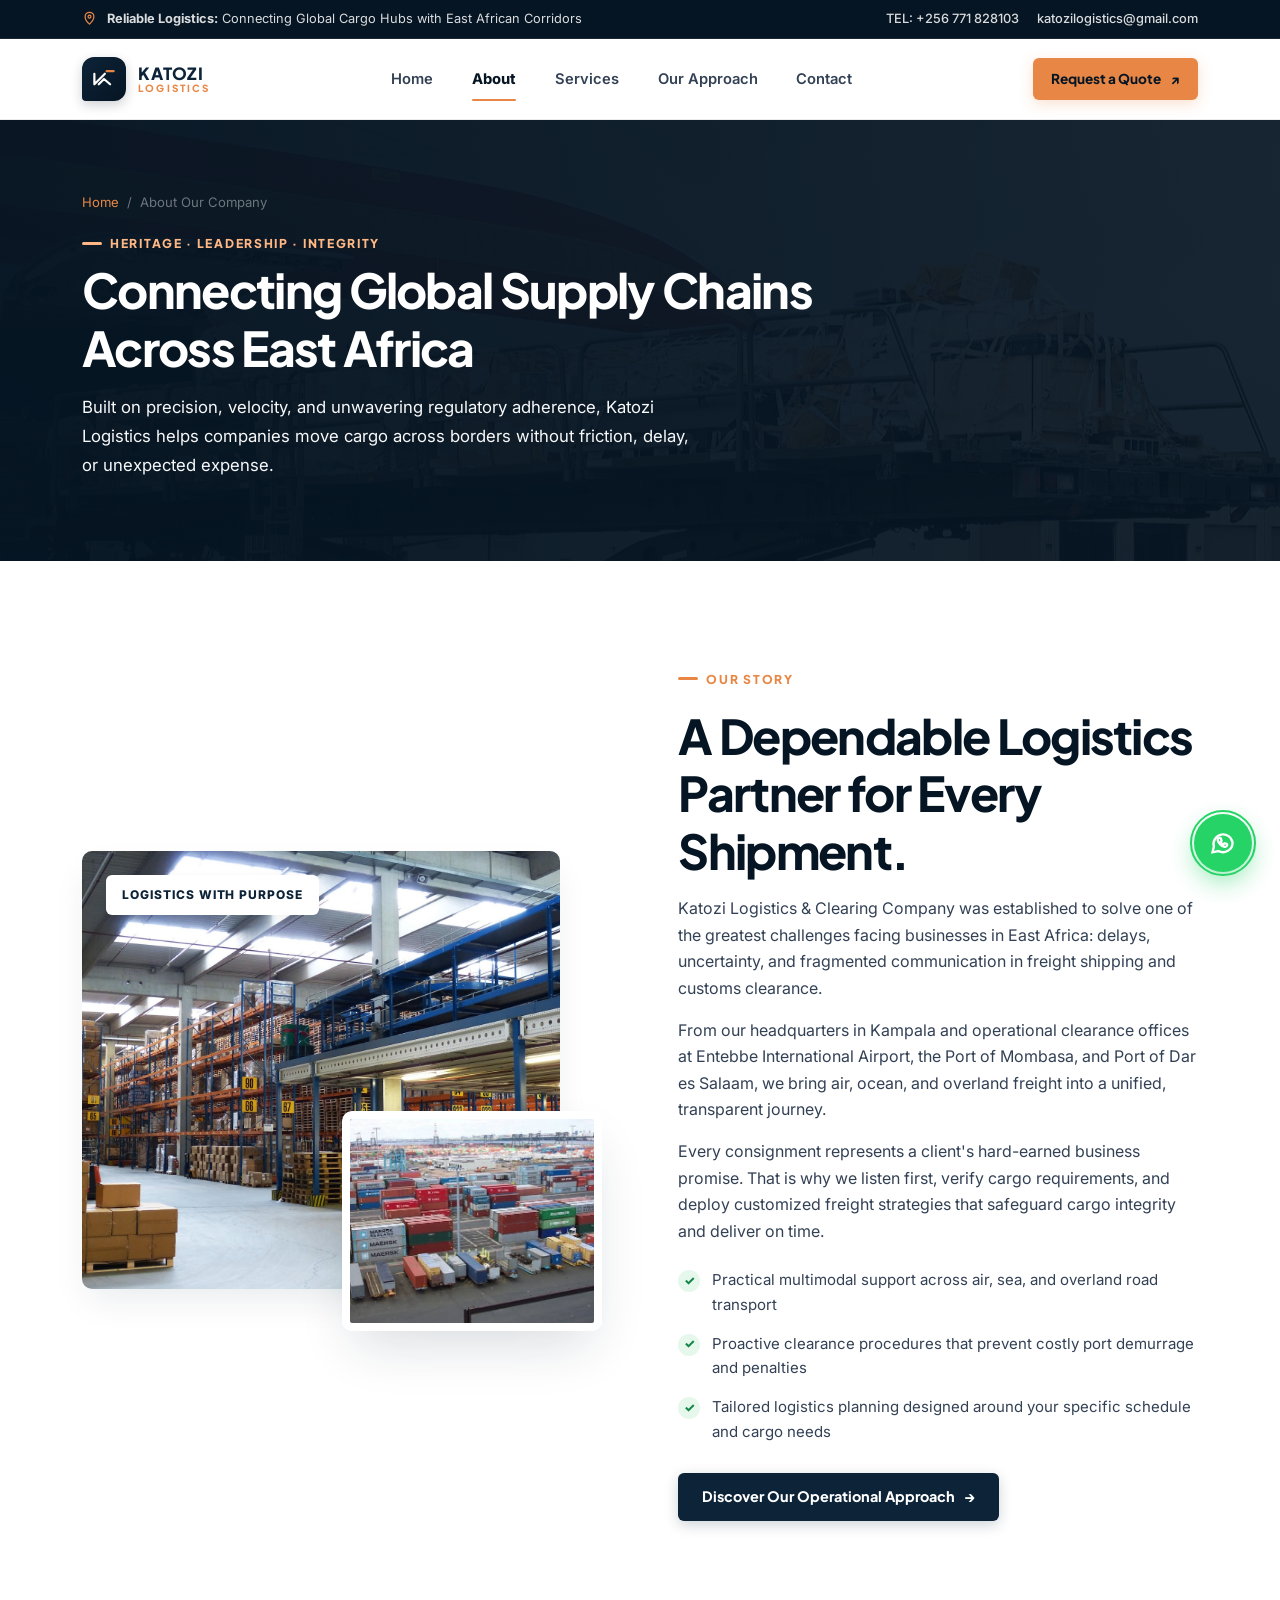
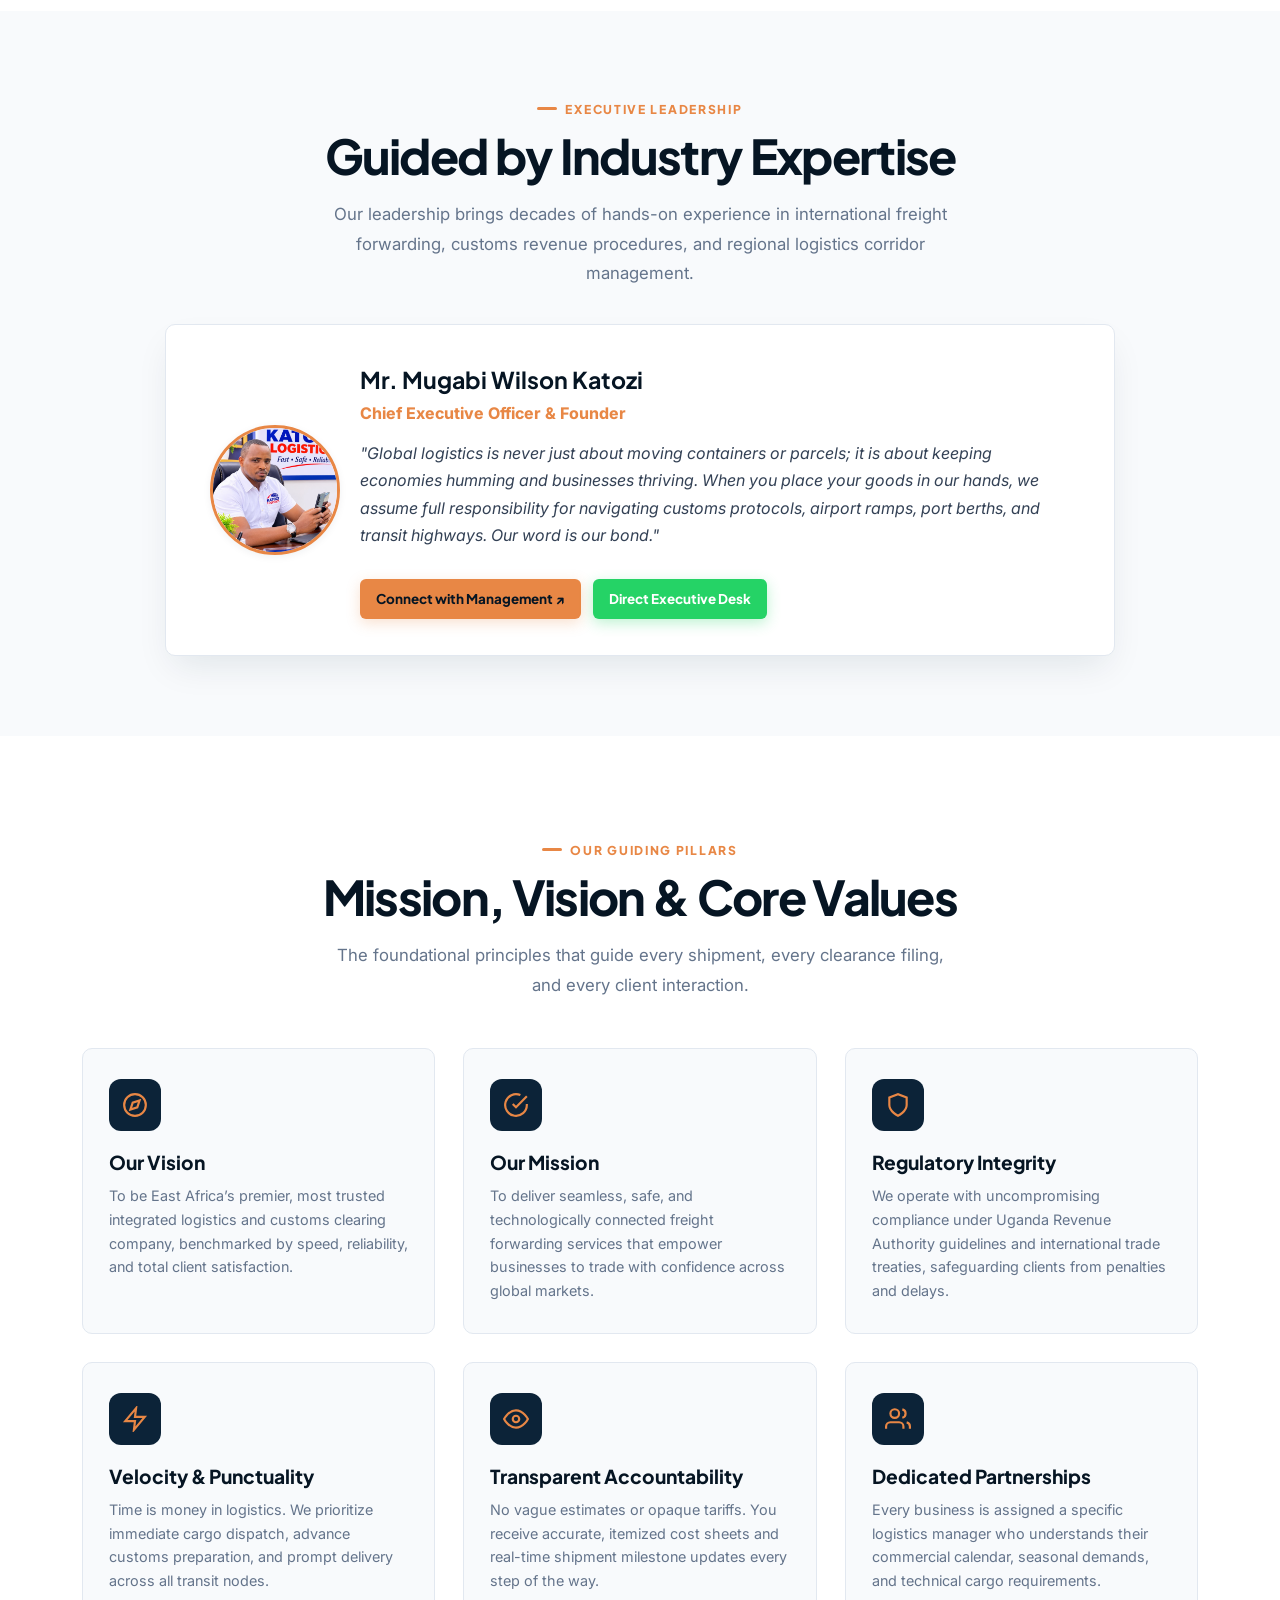
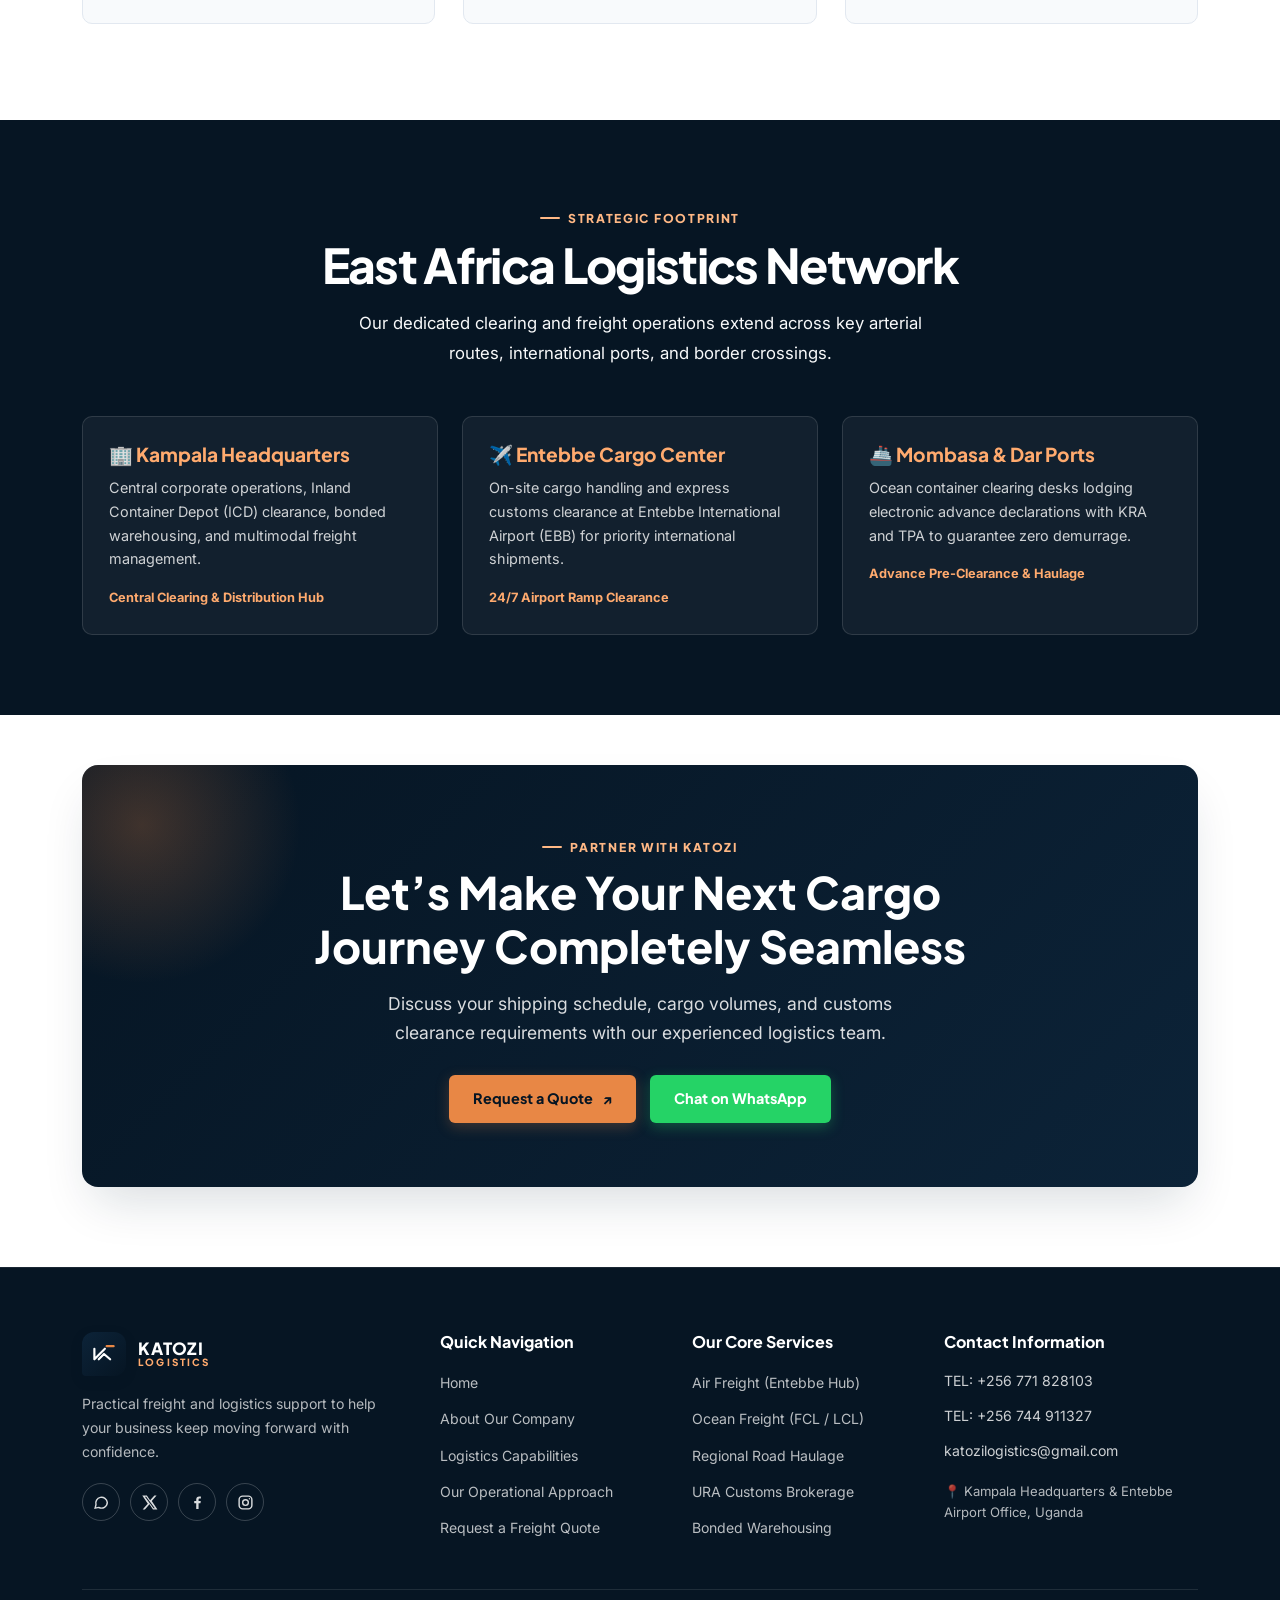
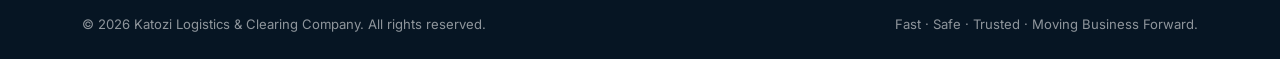
==== commit 59fcab5a: "smn" ====
--- a/about.html
+++ b/about.html
@@ -1,36 +1,46 @@
-<!doctype html>
+﻿<!doctype html>
 <html lang="en">
 
 <head>
     <meta charset="utf-8">
     <meta name="viewport" content="width=device-width, initial-scale=1">
-    <meta name="theme-color" content="#102b3f">
+    <meta name="theme-color" content="#061523">
     <meta name="description"
-        content="Katozi Logistics connects air, sea and road freight with practical logistics support for your business.">
-    <title>About | Katozi Logistics</title>
-    <link href="https://cdn.jsdelivr.net/npm/bootstrap@5.0.2/dist/css/bootstrap.min.css" rel="stylesheet"
-        integrity="sha384-EVSTQN3/azprG1Anm3QDgpJLIm9Nao0Yz1ztcQTwFspd3yD65VohhpuuCOmLASjC" crossorigin="anonymous">
-
+        content="Learn about Katozi Logistics & Clearing Company: our leadership, heritage, mission, and dedication to seamless freight forwarding and customs clearance in Uganda and East Africa.">
+    <title>About Us | Katozi Logistics &amp; Clearing Company</title>
+
+    <!-- Favicon -->
+    <link rel="icon" type="image/svg+xml" href="data:image/svg+xml,<svg xmlns='http://www.w3.org/2000/svg' viewBox='0 0 32 32'><path d='M5 22 17 10m-7 12 6-6 7 6M5 10v12' stroke='%23ffffff' stroke-linecap='round' stroke-linejoin='round' stroke-width='2.5' fill='none'/><path d='M19 7h8' stroke='%23e88745' stroke-linecap='round' stroke-width='2.5'/></svg>">
+
+    <!-- Bootstrap 5.3.3 CSS -->
+    <link href="https://cdn.jsdelivr.net/npm/bootstrap@5.3.3/dist/css/bootstrap.min.css" rel="stylesheet" integrity="sha384-QWTKZyjpPEjISv5WaRU9OFeRpok6YctnYmDr5pNlyT2bRjXh0JMhjY6hW+ALEwIH" crossorigin="anonymous">
+
+    <!-- Main Stylesheet -->
     <link rel="stylesheet" href="katozistyles.css">
 </head>
 
 <body>
+    <!-- Top Announcement Bar -->
     <div class="topbar">
         <div class="container topbar-inner">
             <div class="topbar-note">
-                <svg viewBox="0 0 24 24" fill="none" stroke="currentColor" stroke-width="1.8" aria-hidden="true">
+                <svg viewBox="0 0 24 24" fill="none" stroke="currentColor" stroke-width="2" aria-hidden="true">
                     <path d="M12 21s7-6.2 7-12a7 7 0 1 0-14 0c0 5.8 7 12 7 12Z" />
                     <circle cx="12" cy="9" r="2.3" />
                 </svg>
-                <span>Reliable logistics, wherever business takes you</span>
-            </div>
-            <span class="topbar-label">Katozi Logistics <span aria-hidden="true">·</span> Moving business forward</span>
+                <span><strong>Reliable Logistics:</strong> Connecting Global Cargo Hubs with East African Corridors</span>
+            </div>
+            <div class="topbar-contact-items">
+                <a href="tel:+256771828103">TEL: +256 771 828103</a>
+                <a href="mailto:katozilogistics@gmail.com">katozilogistics@gmail.com</a>
+            </div>
         </div>
     </div>
 
+    <!-- Main Navigation Header -->
     <header class="site-header">
         <div class="container header-inner">
-            <a class="brand" href="index.html#home" aria-label="Katozi Logistics home">
+            <a class="brand" href="index.html" aria-label="Katozi Logistics Home">
                 <span class="brand-mark" aria-hidden="true">
                     <svg viewBox="0 0 32 32" fill="none">
                         <path d="M5 22 17 10m-7 12 6-6 7 6M5 10v12" stroke="currentColor" stroke-linecap="round"
@@ -40,124 +50,298 @@
                 </span>
                 <span class="brand-name">KATOZI<small>LOGISTICS</small></span>
             </a>
-            <nav class="nav-links" id="primary-navigation" aria-label="Main navigation">
-                <a href="index.html#home">Home</a>
-                <a href="about.html#about">About</a>
-                <a href="services.html#services">Services</a>
-                <a href="our%20approach.html#approach">Our approach</a>
-                <a href="contact.html#contact">Contact</a>
+
+            <!-- Navigation Links -->
+            <nav class="nav-links" id="primaryNavigation" aria-label="Primary site navigation">
+                <a href="index.html">Home</a>
+                <a href="about.html" class="active">About</a>
+                <a href="services.html">Services</a>
+                <a href="our-approach.html">Our Approach</a>
+                <a href="contact.html">Contact</a>
             </nav>
-            <a class="button btn nav-cta" href="contact.html#contact">Request a quote <span
-                    aria-hidden="true">↗</span></a>
-
+
+            <div class="nav-actions">
+                <a class="button nav-cta" href="contact.html">Request a Quote <span aria-hidden="true">↗</span></a>
+                <button class="mobile-nav-toggle" id="mobileNavToggle" aria-label="Toggle navigation menu" aria-expanded="false">
+                    <span></span>
+                    <span></span>
+                    <span></span>
+                </button>
+            </div>
         </div>
     </header>
+
     <main>
+        <!-- Page Inner Hero -->
+        <section class="page-inner-hero">
+            <div class="container">
+                <div class="page-hero-content">
+                    <div class="breadcrumbs">
+                        <a href="index.html">Home</a>
+                        <span>/</span>
+                        <span>About Our Company</span>
+                    </div>
+                    <span class="eyebrow eyebrow-light">Heritage &middot; Leadership &middot; Integrity</span>
+                    <h1 class="section-heading text-white">Connecting Global Supply Chains Across East Africa</h1>
+                    <p class="section-copy text-light">Built on precision, velocity, and unwavering regulatory adherence, Katozi Logistics helps companies move cargo across borders without friction, delay, or unexpected expense.</p>
+                </div>
+            </div>
+        </section>
+
+        <!-- Main About Grid Section -->
         <section class="about" id="about">
             <div class="container about-grid">
                 <div class="about-visual">
                     <img class="about-main-image" src="cargo%20%26%20ware%20housing.jpg"
                         alt="Cargo and warehousing operations inside a modern logistics facility" loading="lazy">
                     <img class="about-accent-image" src="clear%202.jpg"
-                        alt="Freight containers lined up at a shipping port" loading="lazy">
+                        alt="Freight containers lined up at a shipping port ready for customs clearance" loading="lazy">
                     <span class="about-tag">Logistics with purpose</span>
                 </div>
                 <div class="about-copy">
-                    <span class="eyebrow">About Katozi</span>
-                    <h2 class="section-heading">A dependable partner for every shipment.</h2>
-                    <p>Katozi Logistics helps businesses coordinate the moving parts of freight. We bring transport,
-                        cargo handling and shipment planning into one considered experience, so you can focus on what
-                        comes next.</p>
-                    <p>Every shipment is different. That’s why we listen first, then help you find an approach that fits
-                        your cargo, schedule and destination.</p>
+                    <span class="eyebrow">Our Story</span>
+                    <h2 class="section-heading">A Dependable Logistics Partner for Every Shipment.</h2>
+                    <p>Katozi Logistics &amp; Clearing Company was established to solve one of the greatest challenges facing businesses in East Africa: delays, uncertainty, and fragmented communication in freight shipping and customs clearance.</p>
+                    <p>From our headquarters in Kampala and operational clearance offices at Entebbe International Airport, the Port of Mombasa, and Port of Dar es Salaam, we bring air, ocean, and overland freight into a unified, transparent journey.</p>
+                    <p>Every consignment represents a client's hard-earned business promise. That is why we listen first, verify cargo requirements, and deploy customized freight strategies that safeguard cargo integrity and deliver on time.</p>
                     <ul class="about-points">
-                        <li><span class="check" aria-hidden="true">✓</span><span>Practical support across air, sea and
-                                road freight</span></li>
-                        <li><span class="check" aria-hidden="true">✓</span><span>Clear communication from planning
-                                through delivery</span></li>
-                        <li><span class="check" aria-hidden="true">✓</span><span>Solutions tailored to the shipment, not
-                                a template</span></li>
+                        <li><span class="check" aria-hidden="true">✓</span><span>Practical multimodal support across air, sea, and overland road transport</span></li>
+                        <li><span class="check" aria-hidden="true">✓</span><span>Proactive clearance procedures that prevent costly port demurrage and penalties</span></li>
+                        <li><span class="check" aria-hidden="true">✓</span><span>Tailored logistics planning designed around your specific schedule and cargo needs</span></li>
                     </ul>
-                    <a class="button button-dark" href="our%20approach.html#approach">Get to know us <span
-                            aria-hidden="true">→</span></a>
+                    <a class="button button-dark" href="our-approach.html">Discover Our Operational Approach <span aria-hidden="true">&rarr;</span></a>
+                </div>
+            </div>
+        </section>
+
+        <!-- Executive Leadership Section -->
+        <section style="padding-block: 80px; background: var(--paper);">
+            <div class="container">
+                <div class="text-center" style="max-width: 680px; margin: 0 auto 36px;">
+                    <span class="eyebrow">Executive Leadership</span>
+                    <h2 class="section-heading">Guided by Industry Expertise</h2>
+                    <p class="section-copy" style="margin: 0 auto;">Our leadership brings decades of hands-on experience in international freight forwarding, customs revenue procedures, and regional logistics corridor management.</p>
+                </div>
+
+                <div class="ceo-spotlight" style="max-width: 950px; margin: 0 auto; padding: 36px clamp(24px, 4vw, 44px); background: var(--white); border: 1px solid var(--line); box-shadow: var(--shadow);">
+                    <img class="ceo-image" style="width: 130px; height: 130px;" src="CEO.jpeg" alt="Mr Mugabi Wilson Katozi, Chief Executive Officer" loading="lazy">
+                    <div class="ceo-meta">
+                        <strong style="font-size: 1.45rem; color: var(--navy-deep);">Mr. Mugabi Wilson Katozi</strong>
+                        <span style="color: var(--orange); font-size: 1rem; font-weight: 750;">Chief Executive Officer &amp; Founder</span>
+                        <p class="ceo-quote" style="font-size: 1rem; margin-top: 14px; line-height: 1.7; color: var(--text-body);">
+                            "Global logistics is never just about moving containers or parcels; it is about keeping economies humming and businesses thriving. When you place your goods in our hands, we assume full responsibility for navigating customs protocols, airport ramps, port berths, and transit highways. Our word is our bond."
+                        </p>
+                        <div style="margin-top: 14px; display: flex; flex-wrap: wrap; gap: 12px;">
+                            <a href="contact.html" class="button" style="min-height: 40px; padding: 0 16px; font-size: 0.84rem;">Connect with Management ↗</a>
+                            <a href="https://wa.me/256744911327" target="_blank" rel="noopener noreferrer" class="button btn-whatsapp" style="min-height: 40px; padding: 0 16px; font-size: 0.84rem;">Direct Executive Desk</a>
+                        </div>
+                    </div>
+                </div>
+            </div>
+        </section>
+
+        <!-- Mission, Vision & Values Grid -->
+        <section class="why-us-section">
+            <div class="container">
+                <div class="text-center" style="max-width: 660px; margin: 0 auto 40px;">
+                    <span class="eyebrow">Our Guiding Pillars</span>
+                    <h2 class="section-heading">Mission, Vision &amp; Core Values</h2>
+                    <p class="section-copy" style="margin: 0 auto;">The foundational principles that guide every shipment, every clearance filing, and every client interaction.</p>
+                </div>
+                <div class="features-grid">
+                    <div class="feature-box">
+                        <div class="feature-icon-wrap">
+                            <svg viewBox="0 0 24 24" fill="none" stroke="currentColor" stroke-width="2">
+                                <circle cx="12" cy="12" r="10"/>
+                                <polygon points="16.24 7.76 14.12 14.12 7.76 16.24 9.88 9.88 16.24 7.76"/>
+                            </svg>
+                        </div>
+                        <h3>Our Vision</h3>
+                        <p>To be East Africa’s premier, most trusted integrated logistics and customs clearing company, benchmarked by speed, reliability, and total client satisfaction.</p>
+                    </div>
+
+                    <div class="feature-box">
+                        <div class="feature-icon-wrap">
+                            <svg viewBox="0 0 24 24" fill="none" stroke="currentColor" stroke-width="2">
+                                <path d="M22 11.08V12a10 10 0 1 1-5.93-9.14"/>
+                                <polyline points="22 4 12 14.01 9 11.01"/>
+                            </svg>
+                        </div>
+                        <h3>Our Mission</h3>
+                        <p>To deliver seamless, safe, and technologically connected freight forwarding services that empower businesses to trade with confidence across global markets.</p>
+                    </div>
+
+                    <div class="feature-box">
+                        <div class="feature-icon-wrap">
+                            <svg viewBox="0 0 24 24" fill="none" stroke="currentColor" stroke-width="2">
+                                <path d="M12 22s8-4 8-10V5l-8-3-8 3v7c0 6 8 10 8 10z"/>
+                            </svg>
+                        </div>
+                        <h3>Regulatory Integrity</h3>
+                        <p>We operate with uncompromising compliance under Uganda Revenue Authority guidelines and international trade treaties, safeguarding clients from penalties and delays.</p>
+                    </div>
+
+                    <div class="feature-box">
+                        <div class="feature-icon-wrap">
+                            <svg viewBox="0 0 24 24" fill="none" stroke="currentColor" stroke-width="2">
+                                <polygon points="13 2 3 14 12 14 11 22 21 10 12 10 13 2"/>
+                            </svg>
+                        </div>
+                        <h3>Velocity &amp; Punctuality</h3>
+                        <p>Time is money in logistics. We prioritize immediate cargo dispatch, advance customs preparation, and prompt delivery across all transit nodes.</p>
+                    </div>
+
+                    <div class="feature-box">
+                        <div class="feature-icon-wrap">
+                            <svg viewBox="0 0 24 24" fill="none" stroke="currentColor" stroke-width="2">
+                                <path d="M1 12s4-8 11-8 11 8 11 8-4 8-11 8-11-8-11-8z"/>
+                                <circle cx="12" cy="12" r="3"/>
+                            </svg>
+                        </div>
+                        <h3>Transparent Accountability</h3>
+                        <p>No vague estimates or opaque tariffs. You receive accurate, itemized cost sheets and real-time shipment milestone updates every step of the way.</p>
+                    </div>
+
+                    <div class="feature-box">
+                        <div class="feature-icon-wrap">
+                            <svg viewBox="0 0 24 24" fill="none" stroke="currentColor" stroke-width="2">
+                                <path d="M17 21v-2a4 4 0 0 0-4-4H5a4 4 0 0 0-4 4v2"/>
+                                <circle cx="9" cy="7" r="4"/>
+                                <path d="M23 21v-2a4 4 0 0 0-3-3.87"/>
+                                <path d="M16 3.13a4 4 0 0 1 0 7.75"/>
+                            </svg>
+                        </div>
+                        <h3>Dedicated Partnerships</h3>
+                        <p>Every business is assigned a specific logistics manager who understands their commercial calendar, seasonal demands, and technical cargo requirements.</p>
+                    </div>
+                </div>
+            </div>
+        </section>
+
+        <!-- Regional Operational Corridors Section -->
+        <section style="padding-block: 80px; background: var(--navy-deep); color: var(--white);">
+            <div class="container">
+                <div class="text-center" style="max-width: 700px; margin: 0 auto 48px;">
+                    <span class="eyebrow eyebrow-light">Strategic Footprint</span>
+                    <h2 class="section-heading text-white">East Africa Logistics Network</h2>
+                    <p class="section-copy text-light" style="margin: 0 auto;">Our dedicated clearing and freight operations extend across key arterial routes, international ports, and border crossings.</p>
+                </div>
+
+                <div class="row g-4">
+                    <div class="col-md-4">
+                        <div style="background: rgba(255,255,255,0.05); border: 1px solid rgba(255,255,255,0.12); border-radius: var(--radius-md); padding: 26px; height: 100%;">
+                            <h3 style="color: #ffaa6e; font-size: 1.2rem; margin-bottom: 10px;">🏢 Kampala Headquarters</h3>
+                            <p style="color: rgba(255,255,255,0.8); font-size: 0.9rem; line-height: 1.65;">Central corporate operations, Inland Container Depot (ICD) clearance, bonded warehousing, and multimodal freight management.</p>
+                            <span style="display: block; font-size: 0.8rem; color: #ffaa6e; font-weight: 700; margin-top: 14px;">Central Clearing &amp; Distribution Hub</span>
+                        </div>
+                    </div>
+                    <div class="col-md-4">
+                        <div style="background: rgba(255,255,255,0.05); border: 1px solid rgba(255,255,255,0.12); border-radius: var(--radius-md); padding: 26px; height: 100%;">
+                            <h3 style="color: #ffaa6e; font-size: 1.2rem; margin-bottom: 10px;">✈️ Entebbe Cargo Center</h3>
+                            <p style="color: rgba(255,255,255,0.8); font-size: 0.9rem; line-height: 1.65;">On-site cargo handling and express customs clearance at Entebbe International Airport (EBB) for priority international shipments.</p>
+                            <span style="display: block; font-size: 0.8rem; color: #ffaa6e; font-weight: 700; margin-top: 14px;">24/7 Airport Ramp Clearance</span>
+                        </div>
+                    </div>
+                    <div class="col-md-4">
+                        <div style="background: rgba(255,255,255,0.05); border: 1px solid rgba(255,255,255,0.12); border-radius: var(--radius-md); padding: 26px; height: 100%;">
+                            <h3 style="color: #ffaa6e; font-size: 1.2rem; margin-bottom: 10px;">🚢 Mombasa &amp; Dar Ports</h3>
+                            <p style="color: rgba(255,255,255,0.8); font-size: 0.9rem; line-height: 1.65;">Ocean container clearing desks lodging electronic advance declarations with KRA and TPA to guarantee zero demurrage.</p>
+                            <span style="display: block; font-size: 0.8rem; color: #ffaa6e; font-weight: 700; margin-top: 14px;">Advance Pre-Clearance &amp; Haulage</span>
+                        </div>
+                    </div>
+                </div>
+            </div>
+        </section>
+
+        <!-- Call to Action Banner -->
+        <section class="container" style="margin-top: 50px;">
+            <div class="mega-cta-banner">
+                <span class="eyebrow eyebrow-light">Partner With Katozi</span>
+                <h2>Let’s Make Your Next Cargo Journey Completely Seamless</h2>
+                <p>Discuss your shipping schedule, cargo volumes, and customs clearance requirements with our experienced logistics team.</p>
+                <div class="mega-cta-actions">
+                    <a class="button" href="contact.html">Request a Quote <span aria-hidden="true">↗</span></a>
+                    <a class="button btn-whatsapp" href="https://wa.me/256744911327?text=Hello%20Katozi%20Logistics,%20I%20would%20like%20to%20learn%20more%20about%20your%20services." target="_blank" rel="noopener noreferrer">
+                        Chat on WhatsApp
+                    </a>
                 </div>
             </div>
         </section>
     </main>
+
+    <!-- Master Footer -->
     <footer class="footer">
         <div class="container">
             <div class="footer-top">
-                <div>
-                    <a class="brand" href="index.html#home" aria-label="Katozi Logistics home">
-                        <span class="brand-mark" aria-hidden="true"><svg viewBox="0 0 32 32" fill="none">
+                <div class="footer-brand-pane">
+                    <a class="brand" href="index.html" aria-label="Katozi Logistics Home">
+                        <span class="brand-mark" aria-hidden="true">
+                            <svg viewBox="0 0 32 32" fill="none">
                                 <path d="M5 22 17 10m-7 12 6-6 7 6M5 10v12" stroke="currentColor" stroke-linecap="round"
                                     stroke-linejoin="round" stroke-width="2.5" />
                                 <path d="M19 7h8" stroke="#e88745" stroke-linecap="round" stroke-width="2.5" />
-                            </svg></span>
+                            </svg>
+                        </span>
                         <span class="brand-name">KATOZI<small>LOGISTICS</small></span>
                     </a>
-                    <p class="footer-summary">Practical freight and logistics support to help your business keep moving.
-                    </p>
+                    <p class="footer-summary">Practical freight and logistics support to help your business keep moving forward with confidence.</p>
                     <nav class="social-links" aria-label="Social media">
-                        <a href="https://x.com/" target="_blank" rel="noopener noreferrer"
-                            aria-label="Katozi Logistics on X">
-                            <svg viewBox="0 0 24 24" fill="currentColor" aria-hidden="true">
-                                <path
-                                    d="M18.9 2H22l-6.8 7.8L23.2 22h-6.3L12 14.6 5.5 22H2.3l7.3-8.4L1.8 2h6.5l4.5 6.8L18.9 2Zm-1.1 18h1.7L7.3 3.9H5.5L17.8 20Z" />
-                            </svg>
+                        <a href="https://wa.me/256744911327" target="_blank" rel="noopener noreferrer" aria-label="WhatsApp">
+                            <svg viewBox="0 0 24 24" fill="none" stroke="currentColor" stroke-width="2"><path d="M20.2 11.7a8.2 8.2 0 0 1-12.1 7.2L3 20l1.2-4.9a8.2 8.2 0 1 1 16-3.4Z"/></svg>
                         </a>
-                        <a href="https://wa.me/" target="_blank" rel="noopener noreferrer"
-                            aria-label="Katozi Logistics on WhatsApp">
-                            <svg viewBox="0 0 24 24" fill="none" stroke="currentColor" stroke-width="1.8"
-                                stroke-linecap="round" stroke-linejoin="round" aria-hidden="true">
-                                <path d="M20.2 11.7a8.2 8.2 0 0 1-12.1 7.2L3 20l1.2-4.9a8.2 8.2 0 1 1 16-3.4Z" />
-                                <path
-                                    d="M8.2 8.1c.2-.5.5-.5.8-.5h.5c.2 0 .4.1.5.4l.7 1.6c.1.2.1.4 0 .6l-.5.6c-.2.2-.2.4 0 .6.4.7 1 1.4 1.7 1.8.2.1.4.1.6-.1l.7-.8c.2-.2.4-.2.6-.1l1.5.7c.2.1.3.3.3.5 0 .5-.3 1.1-.7 1.4-.4.4-1 .6-1.5.5-1.2-.2-2.5-.9-3.6-1.9-1.1-1-2-2.4-2.3-3.7-.2-.6.1-1.2.4-1.6l.3-.1Z" />
-                            </svg>
-                        </a>
-                        <a href="https://www.instagram.com/" target="_blank" rel="noopener noreferrer"
-                            aria-label="Katozi Logistics on Instagram">
-                            <svg viewBox="0 0 24 24" fill="none" stroke="currentColor" stroke-width="1.8"
-                                aria-hidden="true">
-                                <rect x="3" y="3" width="18" height="18" rx="5" />
-                                <circle cx="12" cy="12" r="4" />
-                                <circle cx="17.5" cy="6.8" r="1" fill="currentColor" stroke="none" />
-                            </svg>
-                        </a>
-                        <a href="https://www.facebook.com/" target="_blank" rel="noopener noreferrer"
-                            aria-label="Katozi Logistics on Facebook">
-                            <svg viewBox="0 0 24 24" fill="currentColor" aria-hidden="true">
-                                <path
-                                    d="M13.5 21v-8h2.7l.4-3.1h-3.1v-2c0-.9.3-1.5 1.6-1.5h1.7V3.6c-.3 0-1.3-.1-2.4-.1-2.5 0-4.2 1.5-4.2 4.3v2.1H7.4V13h2.8v8h3.3Z" />
-                            </svg>
-                        </a>
+                        <a href="https://x.com/" target="_blank" rel="noopener noreferrer" aria-label="X"><svg viewBox="0 0 24 24" fill="currentColor"><path d="M18.9 2H22l-6.8 7.8L23.2 22h-6.3L12 14.6 5.5 22H2.3l7.3-8.4L1.8 2h6.5l4.5 6.8L18.9 2Zm-1.1 18h1.7L7.3 3.9H5.5L17.8 20Z"/></svg></a>
+                        <a href="https://www.facebook.com/" target="_blank" rel="noopener noreferrer" aria-label="Facebook"><svg viewBox="0 0 24 24" fill="currentColor"><path d="M13.5 21v-8h2.7l.4-3.1h-3.1v-2c0-.9.3-1.5 1.6-1.5h1.7V3.6c-.3 0-1.3-.1-2.4-.1-2.5 0-4.2 1.5-4.2 4.3v2.1H7.4V13h2.8v8h3.3Z"/></svg></a>
+                        <a href="https://www.instagram.com/" target="_blank" rel="noopener noreferrer" aria-label="Instagram"><svg viewBox="0 0 24 24" fill="none" stroke="currentColor" stroke-width="2"><rect x="3" y="3" width="18" height="18" rx="5"/><circle cx="12" cy="12" r="4"/><circle cx="17.5" cy="6.8" r="1" fill="currentColor" stroke="none"/></svg></a>
                     </nav>
                 </div>
-                <nav class="footer-nav" aria-label="Footer navigation">
-                    <a href="about.html#about">About</a>
-                    <a href="services.html#services">Services</a>
-                    <a href="our%20approach.html#approach">Our approach</a>
-                    <a href="contact.html#contact">Request a quote</a>
-                </nav>
-            <div class="footer-contact">
-                    <h2>Contact</h2>
-                    <a href="tel:+256771828103">TEL: +256 771 828103</a>
-                    <a href="tel:+256744911327">TEL: +256 744 911327</a>
-                    <a href="mailto:katozilogistics@gmail.com">Email: katozilogistics@gmail.com</a>
-                </div>
-</div>
+
+                <div class="footer-col">
+                    <h3>Quick Navigation</h3>
+                    <ul>
+                        <li><a href="index.html">Home</a></li>
+                        <li><a href="about.html">About Our Company</a></li>
+                        <li><a href="services.html">Logistics Capabilities</a></li>
+                        <li><a href="our-approach.html">Our Operational Approach</a></li>
+                        <li><a href="contact.html">Request a Freight Quote</a></li>
+                    </ul>
+                </div>
+
+                <div class="footer-col">
+                    <h3>Our Core Services</h3>
+                    <ul>
+                        <li><a href="services.html#air">Air Freight (Entebbe Hub)</a></li>
+                        <li><a href="services.html#sea">Ocean Freight (FCL / LCL)</a></li>
+                        <li><a href="services.html#road">Regional Road Haulage</a></li>
+                        <li><a href="services.html#customs">URA Customs Brokerage</a></li>
+                        <li><a href="services.html#warehousing">Bonded Warehousing</a></li>
+                    </ul>
+                </div>
+
+                <div class="footer-col">
+                    <h3>Contact Information</h3>
+                    <div class="footer-contact-items">
+                        <a href="tel:+256771828103">TEL: +256 771 828103</a>
+                        <a href="tel:+256744911327">TEL: +256 744 911327</a>
+                        <a href="mailto:katozilogistics@gmail.com">katozilogistics@gmail.com</a>
+                        <div style="color: rgba(255,255,255,0.7); font-size: 0.82rem; margin-top: 6px;">
+                            📍 Kampala Headquarters &amp; Entebbe Airport Office, Uganda
+                        </div>
+                    </div>
+                </div>
+            </div>
+
             <div class="footer-bottom">
-                <span>© 2026 Katozi Logistics. All rights reserved.</span>
-                <span>Moving business forward.</span>
+                <span>&copy; 2026 Katozi Logistics &amp; Clearing Company. All rights reserved.</span>
+                <span>Fast &middot; Safe &middot; Trusted &middot; Moving Business Forward.</span>
             </div>
         </div>
     </footer>
 
-    <script src="https://cdn.jsdelivr.net/npm/bootstrap@5.0.2/dist/js/bootstrap.bundle.min.js"
-        integrity="sha384-MrcW6ZMFYlzcLA8Nl+NtUVF0sA7MsXsP1UyJoMp4YLEuNSfAP+JcXn/tWtIaxVXM"
-        crossorigin="anonymous"></script>
-
-
+    <!-- Bootstrap 5.3.3 Bundle JS -->
+    <script src="https://cdn.jsdelivr.net/npm/bootstrap@5.3.3/dist/js/bootstrap.bundle.min.js" integrity="sha384-YvpcrYf0tY3lHB60NNkmXc5s9fDVZLESaAA55NDzOxhy9GkcIdslK1eN7N6jIeHz" crossorigin="anonymous"></script>
+
+    <!-- Custom App Script -->
+    <script src="script.js"></script>
 </body>
 
-</html>+</html>
--- a/katozistyles.css
+++ b/katozistyles.css
@@ -1,365 +1,667 @@
+/* ==========================================================================
+   KATOZI LOGISTICS & CLEARING COMPANY - MASTER DESIGN SYSTEM
+   Fast · Safe · Trusted | Global Multimodal Freight & Customs Clearance
+   ========================================================================== */
+
+@import url('https://fonts.googleapis.com/css2?family=Inter:wght@300;400;500;600;700;800&family=Plus+Jakarta+Sans:wght@600;700;800;900&display=swap');
+
 :root {
     color-scheme: light;
-    --navy: #102b3f;
-    --navy-deep: #0a1e2d;
-    --ink: #172a37;
-    --muted: #64737d;
-    --paper: #f7f6f2;
-    --white: #fff;
+    
+    /* Core Brand Colors */
+    --navy-deep: #061523;
+    --navy: #0c2338;
+    --navy-light: #163652;
+    --navy-surface: #1e4566;
+    
     --orange: #e88745;
-    --line: #e7e5df;
-    --shadow: 0 22px 65px rgb(16 43 63 / 11%);
-    font-family: "Segoe UI", Arial, sans-serif;
-    font-synthesis: none;
-    text-rendering: optimizeLegibility;
-    -webkit-font-smoothing: antialiased;
-}
-
-* {
+    --orange-hover: #f3975a;
+    --orange-glow: rgba(232, 135, 69, 0.28);
+    --orange-subtle: #fff5ed;
+    
+    --accent-cyan: #0284c7;
+    --accent-cyan-light: #e0f2fe;
+    
+    --ink: #0f172a;
+    --text-body: #334155;
+    --muted: #64748b;
+    --line: #e2e8f0;
+    --line-dark: rgba(255, 255, 255, 0.12);
+    --paper: #f8fafc;
+    --paper-card: #f1f5f9;
+    --white: #ffffff;
+    
+    --success: #059669;
+    --success-bg: #ecfdf5;
+    --warning: #d97706;
+    --warning-bg: #fffbeb;
+
+    /* Shadows & Elevation */
+    --shadow-xs: 0 1px 2px 0 rgba(0, 0, 0, 0.05);
+    --shadow-sm: 0 2px 8px -1px rgba(12, 35, 56, 0.08);
+    --shadow: 0 16px 36px -8px rgba(12, 35, 56, 0.10);
+    --shadow-lg: 0 24px 50px -12px rgba(12, 35, 56, 0.16);
+    --shadow-glow: 0 0 30px rgba(232, 135, 69, 0.25);
+
+    /* Typography */
+    --font-heading: 'Plus Jakarta Sans', 'Inter', -apple-system, BlinkMacSystemFont, sans-serif;
+    --font-body: 'Inter', -apple-system, BlinkMacSystemFont, sans-serif;
+
+    /* Border Radii */
+    --radius-sm: 6px;
+    --radius-md: 10px;
+    --radius-lg: 16px;
+    --radius-full: 9999px;
+    
+    /* Layout */
+    --header-height: 80px;
+    --topbar-height: 38px;
+}
+
+/* Base Resets */
+*, *::before, *::after {
     box-sizing: border-box;
 }
 
 html {
     scroll-behavior: smooth;
-    scroll-padding-top: 85px;
+    scroll-padding-top: calc(var(--header-height) + 15px);
+    -webkit-text-size-adjust: 100%;
 }
 
 body {
     margin: 0;
-    color: var(--ink);
-    background: var(--white);
+    font-family: var(--font-body);
+    font-size: 1rem;
+    line-height: 1.65;
+    color: var(--text-body);
+    background-color: var(--white);
+    -webkit-font-smoothing: antialiased;
+    -moz-osx-font-smoothing: grayscale;
+    overflow-x: hidden;
+}
+
+body.no-scroll {
+    overflow: hidden;
+}
+
+h1, h2, h3, h4, h5, h6 {
+    font-family: var(--font-heading);
+    color: var(--navy-deep);
+    font-weight: 750;
+    line-height: 1.2;
+    margin: 0 0 0.5rem 0;
+}
+
+p {
+    margin: 0 0 1rem 0;
 }
 
 a {
     color: inherit;
     text-decoration: none;
-}
-
-button,
-input,
-select,
-textarea {
-    font: inherit;
-}
-
-button,
-a {
-    -webkit-tap-highlight-color: transparent;
+    transition: color 0.2s ease;
 }
 
 img {
     display: block;
-    width: 100%;
+    max-width: 100%;
+    height: auto;
+}
+
+button, input, select, textarea {
+    font-family: inherit;
 }
 
 .container {
-    width: min(1160px, calc(100% - 48px));
+    width: min(1200px, calc(100% - 48px));
     margin-inline: auto;
 }
 
+/* ==========================================================================
+   Utility Classes & Badges
+   ========================================================================== */
 .eyebrow {
     display: inline-flex;
     align-items: center;
-    gap: 10px;
+    gap: 8px;
     color: var(--orange);
-    font-size: .73rem;
+    font-size: 0.76rem;
     font-weight: 800;
-    letter-spacing: .16em;
+    letter-spacing: 0.14em;
     text-transform: uppercase;
+    font-family: var(--font-heading);
+    margin-bottom: 8px;
 }
 
 .eyebrow::before {
-    width: 24px;
-    height: 2px;
-    background: currentColor;
     content: "";
+    display: inline-block;
+    width: 20px;
+    height: 2.5px;
+    background-color: currentColor;
+    border-radius: 2px;
+}
+
+.eyebrow-light {
+    color: #ffb885;
 }
 
 .section-heading {
-    max-width: 660px;
-    margin: 15px 0 14px;
-    font-size: clamp(2rem, 4vw, 3.2rem);
-    line-height: 1.12;
-    letter-spacing: -.045em;
+    font-size: clamp(2rem, 3.8vw, 3rem);
+    letter-spacing: -0.035em;
+    color: var(--navy-deep);
+    margin-bottom: 1rem;
+}
+
+.section-heading.text-white {
+    color: var(--white);
 }
 
 .section-copy {
-    max-width: 570px;
-    margin: 0;
     color: var(--muted);
-    line-height: 1.8;
-}
-
+    font-size: 1.05rem;
+    line-height: 1.75;
+    max-width: 620px;
+}
+
+.section-copy.text-light {
+    color: rgba(255, 255, 255, 0.78);
+}
+
+/* Buttons */
+.button {
+    display: inline-flex;
+    align-items: center;
+    justify-content: center;
+    gap: 9px;
+    min-height: 48px;
+    padding: 0 24px;
+    border: 0;
+    border-radius: var(--radius-sm);
+    background: var(--orange);
+    color: var(--navy-deep);
+    font-family: var(--font-heading);
+    font-size: 0.9rem;
+    font-weight: 750;
+    cursor: pointer;
+    text-decoration: none;
+    transition: all 0.22s cubic-bezier(0.16, 1, 0.3, 1);
+    box-shadow: 0 4px 14px rgba(232, 135, 69, 0.25);
+}
+
+.button:hover {
+    background: var(--orange-hover);
+    color: var(--navy-deep);
+    transform: translateY(-2px);
+    box-shadow: 0 8px 20px rgba(232, 135, 69, 0.35);
+}
+
+.button-dark {
+    background: var(--navy);
+    color: var(--white);
+    box-shadow: 0 4px 14px rgba(12, 35, 56, 0.2);
+}
+
+.button-dark:hover {
+    background: var(--navy-light);
+    color: var(--white);
+    box-shadow: 0 8px 22px rgba(12, 35, 56, 0.3);
+}
+
+.button-outline {
+    border: 1.5px solid rgba(255, 255, 255, 0.4);
+    background: rgba(255, 255, 255, 0.08);
+    color: var(--white);
+    backdrop-filter: blur(8px);
+    box-shadow: none;
+}
+
+.button-outline:hover {
+    background: rgba(255, 255, 255, 0.18);
+    border-color: rgba(255, 255, 255, 0.8);
+    color: var(--white);
+    transform: translateY(-2px);
+}
+
+.button-outline-dark {
+    border: 1.5px solid var(--line);
+    background: var(--white);
+    color: var(--navy);
+    box-shadow: var(--shadow-xs);
+}
+
+.button-outline-dark:hover {
+    border-color: var(--orange);
+    color: var(--orange);
+    background: var(--orange-subtle);
+    transform: translateY(-2px);
+}
+
+.btn-whatsapp {
+    background: #25D366;
+    color: #fff !important;
+    box-shadow: 0 4px 14px rgba(37, 211, 102, 0.3);
+}
+
+.btn-whatsapp:hover {
+    background: #20bd5a;
+    color: #fff !important;
+    box-shadow: 0 8px 20px rgba(37, 211, 102, 0.4);
+}
+
+.btn-whatsapp-full {
+    width: 100%;
+    background: #25D366;
+    color: #fff !important;
+    font-size: 0.95rem;
+    box-shadow: 0 4px 14px rgba(37, 211, 102, 0.3);
+}
+
+.btn-whatsapp-full:hover {
+    background: #20bd5a;
+    transform: translateY(-2px);
+}
+
+/* ==========================================================================
+   Header & Navigation
+   ========================================================================== */
 .topbar {
     background: var(--navy-deep);
-    color: rgb(255 255 255 / 79%);
-    font-size: .77rem;
+    color: rgba(255, 255, 255, 0.85);
+    font-size: 0.8rem;
+    border-bottom: 1px solid rgba(255, 255, 255, 0.08);
 }
 
 .topbar-inner {
     display: flex;
-    min-height: 37px;
+    min-height: var(--topbar-height);
     align-items: center;
     justify-content: space-between;
     gap: 20px;
+    padding-block: 6px;
 }
 
 .topbar-note {
     display: flex;
     align-items: center;
-    gap: 9px;
+    gap: 10px;
 }
 
 .topbar-note svg {
-    width: 14px;
-    height: 14px;
+    width: 15px;
+    height: 15px;
     color: var(--orange);
+    flex-shrink: 0;
+}
+
+.topbar-contact-items {
+    display: flex;
+    align-items: center;
+    gap: 18px;
+}
+
+.topbar-contact-items a {
+    color: rgba(255, 255, 255, 0.85);
+    display: inline-flex;
+    align-items: center;
+    gap: 6px;
+    font-weight: 500;
+}
+
+.topbar-contact-items a:hover {
+    color: var(--orange);
 }
 
 .topbar-label {
-    color: white;
+    color: var(--white);
     font-weight: 650;
+    display: flex;
+    align-items: center;
+    gap: 8px;
 }
 
 .site-header {
     position: sticky;
-    z-index: 20;
     top: 0;
-    border-bottom: 1px solid rgb(16 43 63 / 7%);
-    background: rgb(255 255 255 / 96%);
+    z-index: 1000;
+    background: rgba(255, 255, 255, 0.97);
+    border-bottom: 1px solid rgba(15, 23, 42, 0.08);
     backdrop-filter: blur(14px);
+    transition: all 0.25s ease;
+}
+
+.site-header.scrolled {
+    background: rgba(255, 255, 255, 0.98);
+    box-shadow: 0 10px 30px -10px rgba(6, 21, 35, 0.12);
+    border-bottom-color: rgba(15, 23, 42, 0.12);
 }
 
 .header-inner {
     display: flex;
-    height: 78px;
+    height: var(--header-height);
     align-items: center;
     justify-content: space-between;
-    gap: 28px;
+    gap: 20px;
 }
 
 .brand {
     display: inline-flex;
-    flex: 0 0 auto;
-    align-items: center;
-    gap: 11px;
+    align-items: center;
+    gap: 12px;
+    text-decoration: none;
+    flex-shrink: 0;
 }
 
 .brand-mark {
     display: grid;
-    width: 42px;
-    height: 42px;
     place-items: center;
+    width: 44px;
+    height: 44px;
     border-radius: 12px 12px 12px 4px;
-    background: var(--navy);
-    color: white;
+    background: linear-gradient(135deg, var(--navy) 0%, var(--navy-deep) 100%);
+    color: var(--white);
+    box-shadow: 0 4px 12px rgba(6, 21, 35, 0.2);
+    transition: transform 0.2s ease;
+}
+
+.brand:hover .brand-mark {
+    transform: scale(1.04);
 }
 
 .brand-mark svg {
-    width: 27px;
-    height: 27px;
+    width: 28px;
+    height: 28px;
 }
 
 .brand-name {
-    display: grid;
-    gap: 3px;
+    display: flex;
+    flex-direction: column;
     color: var(--navy);
-    font-size: .96rem;
+    font-family: var(--font-heading);
+    font-size: 1.05rem;
     font-weight: 850;
-    letter-spacing: .055em;
-    line-height: 1;
+    letter-spacing: 0.05em;
+    line-height: 1.05;
 }
 
 .brand-name small {
-    color: #74818a;
-    font-size: .58rem;
-    font-weight: 700;
-    letter-spacing: .2em;
-}
-
+    color: var(--orange);
+    font-size: 0.62rem;
+    font-weight: 800;
+    letter-spacing: 0.22em;
+}
+
+/* Nav Links */
 .nav-links {
     display: flex;
     align-items: center;
-    gap: clamp(20px, 3vw, 38px);
+    gap: clamp(16px, 2.4vw, 32px);
+    margin: 0;
+    padding: 0;
+    list-style: none;
 }
 
 .nav-links a {
-    color: #43535d;
-    font-size: .86rem;
-    font-weight: 650;
-    transition: color .18s ease;
+    color: #334155;
+    font-size: 0.92rem;
+    font-weight: 600;
+    position: relative;
+    padding: 8px 4px;
+    transition: color 0.18s ease;
 }
 
 .nav-links a:hover {
     color: var(--orange);
 }
 
-.button {
-    display: inline-flex;
-    min-height: 48px;
-    align-items: center;
-    justify-content: center;
-    gap: 10px;
-    padding: 0 21px;
+.nav-links a.active {
+    color: var(--navy-deep);
+    font-weight: 750;
+}
+
+.nav-links a.active::after {
+    content: "";
+    position: absolute;
+    bottom: -2px;
+    left: 4px;
+    right: 4px;
+    height: 2.5px;
+    background: var(--orange);
+    border-radius: 2px;
+}
+
+.nav-actions {
+    display: flex;
+    align-items: center;
+    gap: 12px;
+}
+
+.btn-nav-track {
+    background: transparent;
+    border: 1.5px solid var(--line);
+    color: var(--navy);
+    min-height: 42px;
+    padding: 0 16px;
+    font-size: 0.84rem;
+    box-shadow: none;
+}
+
+.btn-nav-track:hover {
+    border-color: var(--orange);
+    background: var(--orange-subtle);
+    color: var(--orange);
+    box-shadow: none;
+}
+
+.nav-cta {
+    min-height: 42px;
+    padding: 0 18px;
+    font-size: 0.85rem;
+}
+
+.nav-cta.active {
+    box-shadow: 0 0 0 2px var(--white), 0 0 0 4px var(--orange);
+    background: var(--orange-hover);
+}
+
+/* Mobile Nav Toggle */
+.mobile-nav-toggle {
+    display: none;
+    flex-direction: column;
+    justify-content: space-between;
+    width: 32px;
+    height: 24px;
+    background: transparent;
     border: 0;
-    border-radius: 5px;
-    background: var(--orange);
-    color: var(--navy-deep);
-    font-size: .86rem;
+    cursor: pointer;
+    padding: 0;
+    z-index: 1100;
+}
+
+.mobile-nav-toggle span {
+    display: block;
+    width: 100%;
+    height: 3px;
+    background-color: var(--navy);
+    border-radius: 2px;
+    transition: all 0.25s ease;
+}
+
+.mobile-nav-toggle.is-active span:nth-child(1) {
+    transform: translateY(10.5px) rotate(45deg);
+}
+
+.mobile-nav-toggle.is-active span:nth-child(2) {
+    opacity: 0;
+}
+
+.mobile-nav-toggle.is-active span:nth-child(3) {
+    transform: translateY(-10.5px) rotate(-45deg);
+}
+
+/* ==========================================================================
+   Hero Section
+   ========================================================================== */
+.hero {
+    position: relative;
+    display: flex;
+    align-items: center;
+    min-height: min(720px, calc(100svh - 118px));
+    background: var(--navy-deep);
+    color: var(--white);
+    overflow: hidden;
+}
+
+.hero::before {
+    content: "";
+    position: absolute;
+    inset: 0;
+    background: linear-gradient(90deg, rgba(6, 21, 35, 0.94) 0%, rgba(6, 21, 35, 0.82) 48%, rgba(6, 21, 35, 0.35) 100%), 
+                url("air%20freight.jpg") center 48% / cover no-repeat;
+    z-index: 0;
+}
+
+.hero::after {
+    content: "";
+    position: absolute;
+    right: -120px;
+    bottom: -200px;
+    width: 580px;
+    height: 580px;
+    border: 1px solid rgba(255, 255, 255, 0.12);
+    border-radius: 50%;
+    box-shadow: 0 0 0 45px rgba(255, 255, 255, 0.04), 0 0 0 90px rgba(255, 255, 255, 0.02);
+    pointer-events: none;
+    z-index: 1;
+}
+
+.hero-inner {
+    position: relative;
+    z-index: 2;
+    padding-block: 80px 110px;
+    max-width: 860px;
+}
+
+.hero h1 {
+    font-size: clamp(2.8rem, 6.2vw, 5.2rem);
     font-weight: 800;
-    cursor: pointer;
-    transition: transform .18s ease, background .18s ease;
-}
-
-.button:hover {
-    transform: translateY(-2px);
-    background: #f19a5e;
-}
-
-.button svg {
+    line-height: 1.02;
+    letter-spacing: -0.04em;
+    color: var(--white);
+    margin: 20px 0;
+}
+
+.hero h1 span {
+    color: #ffaa6e;
+    background: linear-gradient(120deg, #ff9f57 0%, #ffc085 100%);
+    -webkit-background-clip: text;
+    -webkit-text-fill-color: transparent;
+}
+
+.hero-copy {
+    font-size: clamp(1.05rem, 1.6vw, 1.25rem);
+    line-height: 1.75;
+    color: rgba(255, 255, 255, 0.85);
+    max-width: 620px;
+    margin-bottom: 28px;
+}
+
+.hero-actions {
+    display: flex;
+    flex-wrap: wrap;
+    gap: 14px;
+    margin-bottom: 34px;
+}
+
+.hero-trust-bar {
+    display: flex;
+    flex-wrap: wrap;
+    align-items: center;
+    gap: 20px 28px;
+    padding-top: 24px;
+    border-top: 1px solid rgba(255, 255, 255, 0.15);
+}
+
+.trust-item {
+    display: flex;
+    align-items: center;
+    gap: 8px;
+    font-size: 0.84rem;
+    color: rgba(255, 255, 255, 0.8);
+    font-weight: 500;
+}
+
+.trust-item svg {
     width: 17px;
     height: 17px;
-}
-
-.button-dark {
-    background: var(--navy);
-    color: white;
-}
-
-.button-dark:hover {
-    background: #1b4058;
-}
-
-.hero {
-    position: relative;
-    display: flex;
-    min-height: min(690px, calc(100svh - 115px));
-    align-items: center;
-    overflow: hidden;
-    background: var(--navy-deep);
-    color: white;
-}
-
-.hero::before {
-    position: absolute;
-    inset: 0;
-    background: linear-gradient(90deg, rgb(8 28 43 / 91%) 0%, rgb(8 28 43 / 77%) 42%, rgb(8 28 43 / 25%) 100%), url("air%20freight.jpg") center 48% / cover no-repeat;
-    content: "";
-}
-
-.hero::after {
-    position: absolute;
-    right: -170px;
-    bottom: -240px;
-    width: 570px;
-    height: 570px;
-    border: 1px solid rgb(255 255 255 / 13%);
-    border-radius: 50%;
-    box-shadow: 0 0 0 44px rgb(255 255 255 / 4%), 0 0 0 88px rgb(255 255 255 / 3%);
-    content: "";
-    pointer-events: none;
-}
-
-.hero-inner {
-    position: relative;
-    z-index: 1;
-    padding-block: 96px 122px;
-}
-
-.hero .eyebrow {
-    color: #ffae72;
-}
-
-.hero h1 {
-    max-width: 720px;
-    margin: 24px 0 18px;
-    font-size: clamp(3rem, 7vw, 5.7rem);
-    font-weight: 750;
-    line-height: .99;
-    letter-spacing: -.055em;
-}
-
-.hero h1 span {
-    color: #ffae72;
-}
-
-.hero-copy {
-    max-width: 565px;
-    margin: 0;
-    color: rgb(255 255 255 / 80%);
-    font-size: clamp(1rem, 1.5vw, 1.13rem);
-    line-height: 1.8;
-}
-
-.hero-actions {
-    display: flex;
-    flex-wrap: wrap;
-    gap: 13px;
-    margin-top: 31px;
-}
-
-.button-outline {
-    border: 1px solid rgb(255 255 255 / 39%);
-    background: rgb(255 255 255 / 8%);
-    color: white;
-}
-
-.button-outline:hover {
-    background: rgb(255 255 255 / 16%);
+    color: var(--orange);
+    flex-shrink: 0;
 }
 
 .hero-caption {
     position: absolute;
-    right: max(24px, calc((100vw - 1160px) / 2));
-    bottom: 32px;
-    z-index: 1;
-    color: rgb(255 255 255 / 72%);
-    font-size: .72rem;
-    letter-spacing: .08em;
+    right: max(24px, calc((100vw - 1200px) / 2));
+    bottom: 28px;
+    z-index: 2;
+    color: rgba(255, 255, 255, 0.7);
+    font-size: 0.74rem;
+    letter-spacing: 0.08em;
     text-transform: uppercase;
 }
 
 .hero-caption strong {
-    color: white;
-}
-
+    color: var(--white);
+}
+
+/* ==========================================================================
+   Service Ribbon Bar
+   ========================================================================== */
 .service-ribbon {
     position: relative;
-    z-index: 2;
-    width: min(1040px, calc(100% - 48px));
+    z-index: 10;
+    width: min(1140px, calc(100% - 48px));
     margin: -48px auto 0;
-    padding: 26px 34px;
-    border-radius: 8px;
-    background: white;
-    box-shadow: var(--shadow);
+    padding: 24px 30px;
+    border-radius: var(--radius-md);
+    background: var(--white);
+    box-shadow: var(--shadow-lg);
+    border: 1px solid rgba(226, 232, 240, 0.8);
 }
 
 .ribbon-inner {
     display: grid;
-    grid-template-columns: repeat(3, 1fr);
+    grid-template-columns: repeat(4, 1fr);
+    gap: 16px;
 }
 
 .ribbon-item {
     display: flex;
     align-items: center;
-    justify-content: center;
     gap: 14px;
-    padding: 7px 22px;
-}
-
-.ribbon-item+.ribbon-item {
+    padding: 6px 14px;
+}
+
+.ribbon-item + .ribbon-item {
     border-left: 1px solid var(--line);
 }
 
 .ribbon-icon {
     display: grid;
-    width: 43px;
-    height: 43px;
-    flex: 0 0 auto;
     place-items: center;
+    width: 46px;
+    height: 46px;
+    flex-shrink: 0;
     border-radius: 50%;
-    background: #fff3e9;
-    color: #d97736;
+    background: var(--orange-subtle);
+    color: var(--orange);
+    transition: transform 0.2s ease;
+}
+
+.ribbon-item:hover .ribbon-icon {
+    transform: scale(1.08);
+    background: var(--orange);
+    color: var(--white);
 }
 
 .ribbon-icon svg {
@@ -370,81 +672,231 @@
 .ribbon-item strong {
     display: block;
     color: var(--navy);
-    font-size: .91rem;
+    font-size: 0.94rem;
+    font-family: var(--font-heading);
 }
 
 .ribbon-item small {
     display: block;
-    margin-top: 4px;
+    margin-top: 3px;
     color: var(--muted);
-    font-size: .75rem;
-}
-
+    font-size: 0.78rem;
+    line-height: 1.35;
+}
+
+/* ==========================================================================
+   Shipment Quick-Track Section & Form
+   ========================================================================== */
+.quick-track-section {
+    padding-block: 56px 40px;
+    background: var(--paper);
+}
+
+.tracking-card-container {
+    background: var(--white);
+    border: 1px solid var(--line);
+    border-radius: var(--radius-lg);
+    padding: clamp(24px, 4vw, 36px);
+    box-shadow: var(--shadow-sm);
+}
+
+.tracking-card-head {
+    display: flex;
+    align-items: center;
+    justify-content: space-between;
+    flex-wrap: wrap;
+    gap: 16px;
+    margin-bottom: 20px;
+}
+
+.tracking-card-head h2 {
+    font-size: 1.55rem;
+    margin: 0;
+}
+
+.live-indicator {
+    display: inline-flex;
+    align-items: center;
+    gap: 8px;
+    padding: 6px 14px;
+    border-radius: var(--radius-full);
+    background: var(--success-bg);
+    color: var(--success);
+    font-size: 0.8rem;
+    font-weight: 700;
+}
+
+.pulse-dot {
+    width: 8px;
+    height: 8px;
+    border-radius: 50%;
+    background: var(--success);
+    box-shadow: 0 0 0 0 rgba(5, 150, 105, 0.5);
+    animation: pulse 1.8s infinite;
+}
+
+@keyframes pulse {
+    0% { box-shadow: 0 0 0 0 rgba(5, 150, 105, 0.6); }
+    70% { box-shadow: 0 0 0 8px rgba(5, 150, 105, 0); }
+    100% { box-shadow: 0 0 0 0 rgba(5, 150, 105, 0); }
+}
+
+.tracking-input-group {
+    display: flex;
+    gap: 10px;
+    max-width: 780px;
+}
+
+.tracking-input-group input {
+    flex: 1;
+    min-height: 52px;
+    padding: 0 18px;
+    font-size: 0.96rem;
+    border: 1.5px solid var(--line);
+    border-radius: var(--radius-sm);
+    color: var(--ink);
+    background: var(--white);
+    outline: none;
+    transition: border-color 0.2s, box-shadow 0.2s;
+}
+
+.tracking-input-group input:focus {
+    border-color: var(--orange);
+    box-shadow: 0 0 0 4px var(--orange-glow);
+}
+
+.preset-trackings {
+    display: flex;
+    align-items: center;
+    flex-wrap: wrap;
+    gap: 8px 12px;
+    margin-top: 14px;
+    font-size: 0.82rem;
+    color: var(--muted);
+}
+
+.preset-tracking-btn {
+    background: var(--paper-card);
+    border: 1px solid var(--line);
+    padding: 3px 10px;
+    border-radius: var(--radius-sm);
+    font-weight: 600;
+    color: var(--navy);
+    cursor: pointer;
+    transition: all 0.16s ease;
+}
+
+.preset-tracking-btn:hover {
+    background: var(--orange-subtle);
+    border-color: var(--orange);
+    color: var(--orange);
+}
+
+/* ==========================================================================
+   Metrics & Counters Bar
+   ========================================================================== */
+.stats-section {
+    padding-block: 54px;
+    background: var(--navy-deep);
+    color: var(--white);
+}
+
+.stats-grid {
+    display: grid;
+    grid-template-columns: repeat(4, 1fr);
+    gap: 24px;
+}
+
+.stat-card {
+    text-align: center;
+    padding: 20px 14px;
+    border-radius: var(--radius-md);
+    background: rgba(255, 255, 255, 0.04);
+    border: 1px solid rgba(255, 255, 255, 0.08);
+}
+
+.stat-number {
+    display: block;
+    font-family: var(--font-heading);
+    font-size: clamp(2.4rem, 4vw, 3.4rem);
+    font-weight: 800;
+    line-height: 1;
+    color: #ffaa6e;
+    margin-bottom: 8px;
+}
+
+.stat-label {
+    display: block;
+    color: rgba(255, 255, 255, 0.82);
+    font-size: 0.88rem;
+    font-weight: 500;
+    line-height: 1.4;
+}
+
+/* ==========================================================================
+   About Section & Grid
+   ========================================================================== */
 .about {
-    padding-block: 116px 103px;
+    padding-block: 100px 90px;
 }
 
 .about-grid {
     display: grid;
-    grid-template-columns: 1fr .93fr;
-    align-items: center;
-    gap: clamp(45px, 8vw, 106px);
+    grid-template-columns: 1fr 1fr;
+    align-items: center;
+    gap: clamp(40px, 6vw, 84px);
 }
 
 .about-visual {
     position: relative;
-    min-height: 445px;
+    min-height: 480px;
 }
 
 .about-main-image {
     position: absolute;
-    inset: 0 38px 42px 0;
-    width: calc(100% - 38px);
+    inset: 0 42px 42px 0;
+    width: calc(100% - 42px);
     height: calc(100% - 42px);
     object-fit: cover;
-    border-radius: 7px;
+    border-radius: var(--radius-md);
+    box-shadow: var(--shadow);
 }
 
 .about-accent-image {
     position: absolute;
     right: 0;
     bottom: 0;
-    width: 46%;
-    height: 190px;
+    width: 50%;
+    height: 220px;
     object-fit: cover;
-    border: 8px solid white;
-    border-radius: 7px;
-    box-shadow: var(--shadow);
+    border: 8px solid var(--white);
+    border-radius: var(--radius-md);
+    box-shadow: var(--shadow-lg);
 }
 
 .about-tag {
     position: absolute;
-    top: 26px;
-    left: 25px;
-    padding: 11px 15px;
-    border-radius: 4px;
-    background: white;
+    top: 24px;
+    left: 24px;
+    padding: 10px 16px;
+    border-radius: var(--radius-sm);
+    background: var(--white);
     color: var(--navy);
-    font-size: .72rem;
+    font-size: 0.75rem;
     font-weight: 800;
-    letter-spacing: .06em;
+    letter-spacing: 0.08em;
     text-transform: uppercase;
+    box-shadow: var(--shadow-sm);
 }
 
 .about-copy .section-heading {
-    max-width: 520px;
-}
-
-.about-copy>p:not(.section-copy) {
-    color: var(--muted);
-    font-size: .94rem;
-    line-height: 1.85;
+    margin-top: 10px;
 }
 
 .about-points {
     display: grid;
     gap: 14px;
-    margin: 27px 0 30px;
+    margin: 24px 0 28px;
     padding: 0;
     list-style: none;
 }
@@ -453,371 +905,865 @@
     display: flex;
     align-items: flex-start;
     gap: 12px;
-    color: #344852;
-    font-size: .9rem;
-    line-height: 1.55;
+    color: var(--text-body);
+    font-size: 0.94rem;
 }
 
 .check {
     display: grid;
+    place-items: center;
     width: 22px;
     height: 22px;
-    flex: 0 0 auto;
-    place-items: center;
-    margin-top: 1px;
+    flex-shrink: 0;
+    margin-top: 2px;
     border-radius: 50%;
-    background: #eaf3ed;
-    color: #27774d;
-    font-size: .75rem;
-    font-weight: 900;
-}
-
+    background: #e6f7ec;
+    color: #108544;
+    font-size: 0.78rem;
+    font-weight: 800;
+}
+
+/* ==========================================================================
+   Services Grid & Cards
+   ========================================================================== */
 .services {
-    padding-block: 94px 104px;
+    padding-block: 96px;
     background: var(--paper);
 }
 
 .services-head {
     display: flex;
-    align-items: end;
+    align-items: flex-end;
     justify-content: space-between;
     gap: 28px;
-    margin-bottom: 38px;
-}
-
-.services-head .section-copy {
-    max-width: 410px;
-    padding-bottom: 5px;
+    margin-bottom: 44px;
 }
 
 .service-grid {
     display: grid;
-    grid-template-columns: repeat(4, 1fr);
-    gap: 18px;
+    grid-template-columns: repeat(3, 1fr);
+    gap: 24px;
 }
 
 .service-card {
+    background: var(--white);
+    border: 1px solid var(--line);
+    border-radius: var(--radius-md);
     overflow: hidden;
-    border: 1px solid #eeece7;
-    border-radius: 7px;
-    background: white;
-    transition: transform .22s ease, box-shadow .22s ease;
+    transition: transform 0.22s ease, box-shadow 0.22s ease;
+    display: flex;
+    flex-direction: column;
 }
 
 .service-card:hover {
-    transform: translateY(-5px);
-    box-shadow: 0 18px 40px rgb(16 43 63 / 10%);
+    transform: translateY(-6px);
+    box-shadow: var(--shadow-lg);
+    border-color: rgba(232, 135, 69, 0.3);
 }
 
 .service-image {
-    height: 190px;
+    height: 210px;
+    width: 100%;
     object-fit: cover;
-}
-
-.service-card:nth-child(2) .service-image {
-    object-position: center 62%;
-}
-
-.service-card:nth-child(3) .service-image {
-    object-position: center 60%;
+    transition: transform 0.35s ease;
+}
+
+.service-card:hover .service-image {
+    transform: scale(1.03);
 }
 
 .service-content {
-    padding: 22px 20px 24px;
+    padding: 24px 22px;
+    display: flex;
+    flex-direction: column;
+    flex: 1;
 }
 
 .service-number {
     color: var(--orange);
-    font-size: .71rem;
+    font-size: 0.74rem;
     font-weight: 800;
-    letter-spacing: .12em;
+    letter-spacing: 0.12em;
+    margin-bottom: 6px;
 }
 
 .service-content h3 {
-    margin: 10px 0 9px;
+    font-size: 1.25rem;
     color: var(--navy);
-    font-size: 1.08rem;
+    margin-bottom: 10px;
 }
 
 .service-content p {
-    min-height: 69px;
-    margin: 0;
     color: var(--muted);
-    font-size: .84rem;
+    font-size: 0.88rem;
     line-height: 1.65;
+    margin-bottom: 18px;
+    flex-grow: 1;
+}
+
+.service-features-list {
+    margin: 0 0 16px 0;
+    padding: 0;
+    list-style: none;
+    font-size: 0.8rem;
+    color: var(--text-body);
+}
+
+.service-features-list li {
+    display: flex;
+    align-items: center;
+    gap: 7px;
+    margin-bottom: 6px;
+}
+
+.service-features-list li::before {
+    content: "•";
+    color: var(--orange);
+    font-weight: bold;
 }
 
 .service-link {
     display: inline-flex;
     align-items: center;
-    gap: 7px;
-    margin-top: 17px;
+    gap: 8px;
     color: var(--navy);
-    font-size: .8rem;
+    font-size: 0.85rem;
     font-weight: 800;
+    margin-top: auto;
 }
 
 .service-link svg {
-    width: 15px;
-    height: 15px;
+    width: 16px;
+    height: 16px;
     color: var(--orange);
-    transition: transform .18s ease;
+    transition: transform 0.18s ease;
+}
+
+.service-link:hover {
+    color: var(--orange);
 }
 
 .service-link:hover svg {
     transform: translateX(4px);
 }
 
+/* ==========================================================================
+   Freight Calculator Section
+   ========================================================================== */
+.calculator-section {
+    padding-block: 88px;
+    background: var(--white);
+}
+
+.calc-card-wrapper {
+    background: linear-gradient(135deg, var(--navy) 0%, var(--navy-deep) 100%);
+    border-radius: var(--radius-lg);
+    padding: clamp(28px, 5vw, 48px);
+    color: var(--white);
+    box-shadow: var(--shadow-lg);
+}
+
+.calc-grid {
+    display: grid;
+    grid-template-columns: 1fr 1fr;
+    gap: clamp(32px, 5vw, 60px);
+    align-items: center;
+}
+
+.calc-form-pane label {
+    display: block;
+    font-size: 0.84rem;
+    font-weight: 600;
+    margin-bottom: 6px;
+    color: rgba(255, 255, 255, 0.88);
+}
+
+.calc-form-pane .form-select,
+.calc-form-pane .form-control {
+    width: 100%;
+    min-height: 48px;
+    padding: 0 14px;
+    border-radius: var(--radius-sm);
+    border: 1px solid rgba(255, 255, 255, 0.2);
+    background: rgba(255, 255, 255, 0.08);
+    color: var(--white);
+    font-size: 0.94rem;
+    margin-bottom: 16px;
+    outline: none;
+}
+
+.calc-form-pane .form-select option {
+    background: var(--navy-deep);
+    color: var(--white);
+}
+
+.calc-range-wrapper {
+    margin-bottom: 18px;
+}
+
+.calc-range-head {
+    display: flex;
+    justify-content: space-between;
+    margin-bottom: 8px;
+    font-size: 0.84rem;
+    font-weight: 600;
+}
+
+.calc-range-wrapper input[type="range"] {
+    width: 100%;
+    accent-color: var(--orange);
+}
+
+.calc-output-card {
+    background: rgba(255, 255, 255, 0.06);
+    border: 1px solid rgba(255, 255, 255, 0.15);
+    border-radius: var(--radius-md);
+    padding: 28px;
+    backdrop-filter: blur(10px);
+}
+
+.calc-output-header {
+    display: flex;
+    align-items: center;
+    justify-content: space-between;
+    flex-wrap: wrap;
+    gap: 10px;
+    padding-bottom: 16px;
+    border-bottom: 1px solid rgba(255, 255, 255, 0.12);
+    margin-bottom: 20px;
+}
+
+.calc-badge {
+    background: var(--orange);
+    color: var(--navy-deep);
+    padding: 5px 12px;
+    border-radius: var(--radius-full);
+    font-size: 0.8rem;
+    font-weight: 800;
+}
+
+.calc-transit {
+    font-size: 0.86rem;
+    color: rgba(255, 255, 255, 0.85);
+}
+
+.calc-figures {
+    display: grid;
+    gap: 16px;
+    margin-bottom: 24px;
+}
+
+.calc-fig-item {
+    display: flex;
+    flex-direction: column;
+}
+
+.fig-label {
+    font-size: 0.8rem;
+    color: rgba(255, 255, 255, 0.7);
+    margin-bottom: 3px;
+}
+
+.fig-value {
+    font-family: var(--font-heading);
+    font-size: clamp(1.6rem, 2.8vw, 2.2rem);
+    font-weight: 800;
+    color: #ffaa6e;
+    line-height: 1.1;
+    word-break: break-word;
+}
+
+.fig-value-alt {
+    font-size: 1.1rem;
+    font-weight: 700;
+    color: var(--white);
+}
+
+.fig-note {
+    font-size: 0.75rem;
+    color: rgba(255, 255, 255, 0.6);
+    margin-top: 2px;
+}
+
+.calc-actions {
+    display: flex;
+    flex-wrap: wrap;
+    gap: 12px;
+}
+
+/* ==========================================================================
+   Approach & Steps Section
+   ========================================================================== */
 .approach {
     position: relative;
     overflow: hidden;
     padding-block: 100px;
     background: var(--navy);
-    color: white;
+    color: var(--white);
 }
 
 .approach::after {
+    content: "";
     position: absolute;
-    top: -225px;
-    right: -135px;
+    top: -200px;
+    right: -120px;
     width: 560px;
     height: 560px;
-    border: 1px solid rgb(255 255 255 / 9%);
+    border: 1px solid rgba(255, 255, 255, 0.1);
     border-radius: 50%;
-    box-shadow: 0 0 0 45px rgb(255 255 255 / 3%), 0 0 0 90px rgb(255 255 255 / 2%);
-    content: "";
+    box-shadow: 0 0 0 45px rgba(255, 255, 255, 0.03), 0 0 0 90px rgba(255, 255, 255, 0.015);
+    pointer-events: none;
 }
 
 .approach-grid {
     position: relative;
-    z-index: 1;
-    display: grid;
-    grid-template-columns: .92fr 1fr;
-    align-items: center;
-    gap: clamp(50px, 9vw, 120px);
-}
-
-.approach .eyebrow {
-    color: #ffae72;
-}
-
-.approach .section-heading {
-    max-width: 490px;
-}
-
-.approach .section-copy {
-    color: rgb(255 255 255 / 70%);
+    z-index: 2;
+    display: grid;
+    grid-template-columns: 1fr 1fr;
+    align-items: center;
+    gap: clamp(40px, 7vw, 90px);
 }
 
 .approach-image {
-    height: 390px;
+    height: 440px;
+    width: 100%;
     object-fit: cover;
-    border-radius: 7px;
+    border-radius: var(--radius-md);
+    box-shadow: var(--shadow-lg);
 }
 
 .approach-steps {
     display: grid;
     gap: 20px;
-    margin-top: 28px;
+    margin-top: 30px;
 }
 
 .approach-step {
     display: flex;
     align-items: flex-start;
-    gap: 15px;
+    gap: 16px;
+    padding: 16px;
+    border-radius: var(--radius-sm);
+    background: rgba(255, 255, 255, 0.04);
+    border: 1px solid rgba(255, 255, 255, 0.08);
 }
 
 .step-number {
     display: grid;
-    width: 35px;
-    height: 35px;
-    flex: 0 0 auto;
     place-items: center;
-    border: 1px solid rgb(255 255 255 / 23%);
+    width: 38px;
+    height: 38px;
+    flex-shrink: 0;
+    border: 1.5px solid #ffaa6e;
     border-radius: 50%;
-    color: #ffae72;
-    font-size: .78rem;
+    color: #ffaa6e;
+    font-family: var(--font-heading);
+    font-size: 0.85rem;
     font-weight: 800;
 }
 
 .approach-step strong {
     display: block;
-    margin: 1px 0 5px;
-    font-size: .92rem;
+    margin-bottom: 4px;
+    font-size: 1rem;
+    color: var(--white);
 }
 
 .approach-step p {
     margin: 0;
-    color: rgb(255 255 255 / 68%);
-    font-size: .82rem;
+    color: rgba(255, 255, 255, 0.75);
+    font-size: 0.88rem;
+    line-height: 1.6;
+}
+
+/* ==========================================================================
+   CEO & Leadership Spotlight
+   ========================================================================== */
+.ceo-spotlight {
+    display: flex;
+    align-items: center;
+    gap: 20px;
+    margin: 24px 0 20px;
+    padding: 18px 22px;
+    border: 1px solid var(--line);
+    border-radius: var(--radius-md);
+    background: var(--orange-subtle);
+}
+
+.ceo-image {
+    width: 90px;
+    height: 90px;
+    object-fit: cover;
+    border-radius: 50%;
+    border: 3px solid var(--orange);
+    box-shadow: var(--shadow-sm);
+    flex-shrink: 0;
+}
+
+.ceo-meta {
+    display: flex;
+    flex-direction: column;
+}
+
+.ceo-meta strong {
+    color: var(--navy);
+    font-size: 1.1rem;
+    font-family: var(--font-heading);
+}
+
+.ceo-meta span {
+    color: var(--muted);
+    font-size: 0.85rem;
+    font-weight: 600;
+}
+
+.ceo-quote {
+    font-style: italic;
+    font-size: 0.84rem;
+    color: var(--text-body);
+    margin-top: 6px;
+    line-height: 1.4;
+}
+
+/* ==========================================================================
+   Why Choose Us & Features Grid
+   ========================================================================== */
+.why-us-section {
+    padding-block: 96px;
+    background: var(--white);
+}
+
+.features-grid {
+    display: grid;
+    grid-template-columns: repeat(3, 1fr);
+    gap: 28px;
+    margin-top: 48px;
+}
+
+.feature-box {
+    padding: 30px 26px;
+    border-radius: var(--radius-md);
+    background: var(--paper);
+    border: 1px solid var(--line);
+    transition: transform 0.22s, box-shadow 0.22s;
+}
+
+.feature-box:hover {
+    transform: translateY(-5px);
+    box-shadow: var(--shadow);
+    border-color: rgba(232, 135, 69, 0.3);
+}
+
+.feature-icon-wrap {
+    display: grid;
+    place-items: center;
+    width: 52px;
+    height: 52px;
+    border-radius: 12px;
+    background: var(--navy);
+    color: var(--orange);
+    margin-bottom: 20px;
+}
+
+.feature-icon-wrap svg {
+    width: 26px;
+    height: 26px;
+}
+
+.feature-box h3 {
+    font-size: 1.2rem;
+    margin-bottom: 10px;
+}
+
+.feature-box p {
+    color: var(--muted);
+    font-size: 0.9rem;
     line-height: 1.65;
-}
-
+    margin: 0;
+}
+
+/* ==========================================================================
+   Testimonials
+   ========================================================================== */
+.testimonials-section {
+    padding-block: 96px;
+    background: var(--paper);
+}
+
+.testimonials-grid {
+    display: grid;
+    grid-template-columns: repeat(3, 1fr);
+    gap: 24px;
+    margin-top: 44px;
+}
+
+.testimonial-card {
+    background: var(--white);
+    border: 1px solid var(--line);
+    border-radius: var(--radius-md);
+    padding: 30px 26px;
+    box-shadow: var(--shadow-sm);
+    display: flex;
+    flex-direction: column;
+}
+
+.stars-rating {
+    color: #f59e0b;
+    font-size: 1.1rem;
+    margin-bottom: 14px;
+    letter-spacing: 2px;
+}
+
+.testimonial-quote {
+    font-size: 0.92rem;
+    line-height: 1.7;
+    color: var(--text-body);
+    margin-bottom: 20px;
+    flex-grow: 1;
+}
+
+.client-profile {
+    display: flex;
+    align-items: center;
+    gap: 12px;
+    border-top: 1px solid var(--line);
+    padding-top: 14px;
+}
+
+.client-avatar {
+    width: 44px;
+    height: 44px;
+    border-radius: 50%;
+    background: var(--navy);
+    color: var(--white);
+    display: grid;
+    place-items: center;
+    font-weight: 750;
+    font-size: 0.88rem;
+}
+
+.client-info strong {
+    display: block;
+    font-size: 0.92rem;
+    color: var(--navy);
+}
+
+.client-info span {
+    display: block;
+    font-size: 0.78rem;
+    color: var(--muted);
+}
+
+/* ==========================================================================
+   FAQ Section & Accordion
+   ========================================================================== */
+.faq-section {
+    padding-block: 96px;
+    background: var(--white);
+}
+
+.faq-container {
+    max-width: 820px;
+    margin: 40px auto 0;
+    display: grid;
+    gap: 14px;
+}
+
+.faq-item {
+    border: 1px solid var(--line);
+    border-radius: var(--radius-md);
+    background: var(--white);
+    overflow: hidden;
+    transition: border-color 0.2s;
+}
+
+.faq-item.active {
+    border-color: var(--orange);
+    box-shadow: var(--shadow-sm);
+}
+
+.faq-question {
+    width: 100%;
+    display: flex;
+    align-items: center;
+    justify-content: space-between;
+    padding: 18px 22px;
+    background: transparent;
+    border: 0;
+    text-align: left;
+    font-family: var(--font-heading);
+    font-size: 1.02rem;
+    font-weight: 700;
+    color: var(--navy);
+    cursor: pointer;
+}
+
+.faq-icon {
+    font-size: 1.3rem;
+    color: var(--orange);
+    transition: transform 0.25s ease;
+}
+
+.faq-item.active .faq-icon {
+    transform: rotate(45deg);
+}
+
+.faq-answer {
+    max-height: 0;
+    overflow: hidden;
+    transition: max-height 0.3s ease, padding 0.3s ease;
+    padding: 0 22px;
+    color: var(--muted);
+    font-size: 0.92rem;
+    line-height: 1.7;
+}
+
+.faq-item.active .faq-answer {
+    max-height: 250px;
+    padding-bottom: 20px;
+}
+
+/* ==========================================================================
+   Mega CTA Banner
+   ========================================================================== */
+.mega-cta-banner {
+    background: linear-gradient(135deg, var(--navy-deep) 0%, var(--navy) 100%);
+    border-radius: var(--radius-lg);
+    padding: clamp(36px, 6vw, 64px);
+    color: var(--white);
+    text-align: center;
+    position: relative;
+    overflow: hidden;
+    margin-block: 20px 80px;
+    box-shadow: var(--shadow-lg);
+}
+
+.mega-cta-banner::before {
+    content: "";
+    position: absolute;
+    top: -100px;
+    left: -100px;
+    width: 320px;
+    height: 320px;
+    border-radius: 50%;
+    background: radial-gradient(circle, rgba(232, 135, 69, 0.25) 0%, transparent 70%);
+}
+
+.mega-cta-banner h2 {
+    color: var(--white);
+    font-size: clamp(2rem, 3.8vw, 2.8rem);
+    max-width: 680px;
+    margin: 0 auto 16px;
+}
+
+.mega-cta-banner p {
+    color: rgba(255, 255, 255, 0.85);
+    font-size: 1.1rem;
+    max-width: 580px;
+    margin: 0 auto 28px;
+}
+
+.mega-cta-actions {
+    display: flex;
+    justify-content: center;
+    flex-wrap: wrap;
+    gap: 14px;
+}
+
+/* ==========================================================================
+   Page Inner Hero (Subpages)
+   ========================================================================== */
+.page-inner-hero {
+    position: relative;
+    padding-block: 72px 64px;
+    background: var(--navy-deep);
+    color: var(--white);
+    overflow: hidden;
+}
+
+.page-inner-hero::before {
+    content: "";
+    position: absolute;
+    inset: 0;
+    background: linear-gradient(90deg, rgba(6, 21, 35, 0.95) 0%, rgba(6, 21, 35, 0.8) 100%),
+                url("air%20freight.jpg") center/cover no-repeat;
+    opacity: 0.4;
+}
+
+.page-hero-content {
+    position: relative;
+    z-index: 2;
+    max-width: 780px;
+}
+
+.breadcrumbs {
+    display: flex;
+    align-items: center;
+    gap: 8px;
+    font-size: 0.82rem;
+    color: rgba(255, 255, 255, 0.7);
+    margin-bottom: 12px;
+}
+
+.breadcrumbs a {
+    color: var(--orange);
+}
+
+.breadcrumbs span {
+    color: rgba(255, 255, 255, 0.4);
+}
+
+/* ==========================================================================
+   Contact Page Layout & Form
+   ========================================================================== */
 .contact {
-    padding-block: 88px 96px;
-}
-
-.contact-card {
-    display: flex;
-    align-items: center;
-    justify-content: space-between;
-    gap: 30px;
-    padding: clamp(30px, 6vw, 57px);
-    border-radius: 8px;
-    background: #fff5ec;
-}
-
-.contact-card .section-heading {
-    max-width: 600px;
-    margin-top: 12px;
-    font-size: clamp(1.9rem, 3.6vw, 2.8rem);
-}
-
-.contact-card p {
-    max-width: 560px;
-    margin: 0;
-    color: #586770;
-    line-height: 1.7;
-}
-
-.contact-card .button {
-    flex: 0 0 auto;
+    padding-block: 84px 96px;
 }
 
 .contact-page-layout {
     display: grid;
-    grid-template-columns: minmax(0, .8fr) minmax(0, 1.2fr);
+    grid-template-columns: minmax(0, 0.85fr) minmax(0, 1.15fr);
     align-items: start;
-    gap: clamp(32px, 7vw, 88px);
+    gap: clamp(32px, 6vw, 72px);
 }
 
 .contact-page-intro {
     position: sticky;
-    top: 118px;
-    padding-top: 15px;
-}
-
-.contact-page-intro .section-heading {
-    margin-top: 17px;
-}
-
-.contact-page-intro>p:not(.contact-form-note) {
+    top: 110px;
+}
+
+.contact-channels-list {
+    display: grid;
+    gap: 16px;
+    margin: 28px 0;
+}
+
+.contact-channel-item {
+    display: flex;
+    align-items: center;
+    gap: 14px;
+    padding: 14px 18px;
+    border-radius: var(--radius-sm);
+    background: var(--paper);
+    border: 1px solid var(--line);
+    transition: all 0.2s ease;
+}
+
+.contact-channel-item:hover {
+    border-color: var(--orange);
+    background: var(--orange-subtle);
+    transform: translateX(4px);
+}
+
+.channel-icon {
+    display: grid;
+    place-items: center;
+    width: 42px;
+    height: 42px;
+    border-radius: 50%;
+    background: var(--navy);
+    color: var(--orange);
+    flex-shrink: 0;
+}
+
+.channel-icon svg {
+    width: 20px;
+    height: 20px;
+}
+
+.channel-text strong {
+    display: block;
+    font-size: 0.82rem;
     color: var(--muted);
-    line-height: 1.8;
-}
-
-.ceo-spotlight {
-    display: flex;
-    align-items: center;
-    gap: 16px;
-    margin: 28px 0 18px;
-    padding: 16px 18px;
+}
+
+.channel-text a, .channel-text span {
+    font-size: 0.98rem;
+    font-weight: 700;
+    color: var(--navy);
+}
+
+.contact-form-card {
+    padding: clamp(24px, 4vw, 42px);
     border: 1px solid var(--line);
-    border-radius: 8px;
-    background: #fffaf5;
-}
-
-.ceo-image {
-    width: 92px;
-    height: 92px;
-    object-fit: cover;
-    border-radius: 50%;
-    border: 3px solid rgba(232, 135, 69, 0.35);
-    box-shadow: 0 12px 24px rgba(16, 43, 63, 0.08);
-}
-
-.ceo-meta {
-    display: grid;
-    gap: 3px;
-}
-
-.ceo-meta strong {
+    border-radius: var(--radius-md);
+    background: var(--white);
+    box-shadow: var(--shadow);
+}
+
+.contact-form-card .form-label {
+    display: block;
+    margin-bottom: 7px;
     color: var(--navy);
-    font-size: 1rem;
-}
-
-.ceo-meta span {
-    color: var(--muted);
-    font-size: .8rem;
-}
-
-.contact-form-card {
-    padding: clamp(22px, 4vw, 38px);
-    border: 1px solid var(--line);
-    border-radius: 8px;
-    background: white;
-    box-shadow: var(--shadow);
-}
-
-.contact-form-card .form-label {
-    margin-bottom: 7px;
-    color: #30434e;
-    font-size: .82rem;
-    font-weight: 750;
-}
-
-.contact-form-card .form-label span,
-.contact-form-note span {
-    color: #bd5b2b;
+    font-size: 0.86rem;
+    font-weight: 700;
+}
+
+.contact-form-card .form-label span {
+    color: #e11d48;
 }
 
 .contact-form-card .form-control,
 .contact-form-card .form-select {
-    min-height: 46px;
-    border-color: #deded9;
-    border-radius: 4px;
+    width: 100%;
+    min-height: 48px;
+    padding: 8px 16px;
+    border: 1.5px solid var(--line);
+    border-radius: var(--radius-sm);
     color: var(--ink);
-    font-size: .9rem;
+    font-size: 0.94rem;
+    outline: none;
+    transition: border-color 0.2s, box-shadow 0.2s;
+    background-color: var(--white);
 }
 
 .contact-form-card textarea.form-control {
-    min-height: 128px;
+    min-height: 130px;
     resize: vertical;
 }
 
 .contact-form-card .form-control:focus,
 .contact-form-card .form-select:focus {
     border-color: var(--orange);
-    box-shadow: 0 0 0 .2rem rgb(232 135 69 / 20%);
+    box-shadow: 0 0 0 4px var(--orange-glow);
 }
 
 .contact-form-note {
-    margin: 13px 0 0;
+    margin-top: 14px;
+    font-size: 0.82rem;
     color: var(--muted);
-    font-size: .78rem;
-    line-height: 1.6;
-}
-
-.contact-form-card .button {
-    margin-top: 4px;
-}
-
+}
+
+/* ==========================================================================
+   Footer
+   ========================================================================== */
 .footer {
-    padding: 49px 0 22px;
+    padding: 64px 0 24px;
     background: var(--navy-deep);
-    color: white;
+    color: var(--white);
+    border-top: 1px solid rgba(255, 255, 255, 0.08);
 }
 
 .footer-top {
-    display: flex;
-    justify-content: space-between;
+    display: grid;
+    grid-template-columns: 1.5fr 1fr 1fr 1.2fr;
     gap: 40px;
-    padding-bottom: 37px;
-}
-
-.footer .brand-name {
-    color: white;
-}
-
-.footer .brand-name small {
-    color: rgb(255 255 255 / 56%);
+    padding-bottom: 48px;
+}
+
+.footer-brand-pane .brand-name {
+    color: var(--white);
+}
+
+.footer-brand-pane .brand-name small {
+    color: #ffaa6e;
 }
 
 .footer-summary {
-    max-width: 350px;
-    margin: 17px 0 0;
-    color: rgb(255 255 255 / 64%);
-    font-size: .84rem;
+    max-width: 340px;
+    margin: 16px 0 20px;
+    color: rgba(255, 255, 255, 0.7);
+    font-size: 0.88rem;
     line-height: 1.7;
 }
 
@@ -825,24 +1771,24 @@
     display: flex;
     align-items: center;
     gap: 10px;
-    margin-top: 20px;
 }
 
 .social-links a {
     display: grid;
+    place-items: center;
     width: 38px;
     height: 38px;
-    place-items: center;
-    border: 1px solid rgb(255 255 255 / 20%);
+    border: 1px solid rgba(255, 255, 255, 0.2);
     border-radius: 50%;
-    color: rgb(255 255 255 / 82%);
-    transition: color .18s ease, background .18s ease, border-color .18s ease;
+    color: rgba(255, 255, 255, 0.85);
+    transition: all 0.2s ease;
 }
 
 .social-links a:hover {
     border-color: var(--orange);
     background: var(--orange);
     color: var(--navy-deep);
+    transform: translateY(-2px);
 }
 
 .social-links svg {
@@ -850,325 +1796,703 @@
     height: 17px;
 }
 
-.footer-nav {
-    display: flex;
+.footer-col h3 {
+    color: var(--white);
+    font-size: 1rem;
+    font-weight: 750;
+    margin-bottom: 18px;
+}
+
+.footer-col ul {
+    margin: 0;
+    padding: 0;
+    list-style: none;
+    display: grid;
+    gap: 10px;
+}
+
+.footer-col a {
+    color: rgba(255, 255, 255, 0.72);
+    font-size: 0.88rem;
+    transition: color 0.18s;
+}
+
+.footer-col a:hover {
+    color: var(--orange);
+}
+
+.footer-contact-items {
+    display: grid;
+    gap: 12px;
+    font-size: 0.88rem;
+}
+
+.footer-contact-items a {
+    color: rgba(255, 255, 255, 0.8);
+    display: inline-flex;
+    align-items: center;
+    gap: 8px;
+}
+
+.footer-contact-items a:hover {
+    color: var(--orange);
+}
+
+.footer-bottom {
+    display: flex;
+    justify-content: space-between;
+    align-items: center;
+    gap: 20px;
+    padding-top: 24px;
+    border-top: 1px solid rgba(255, 255, 255, 0.1);
+    color: rgba(255, 255, 255, 0.55);
+    font-size: 0.82rem;
+}
+
+/* ==========================================================================
+   Interactive Modals (Tracking & Form Success)
+   ========================================================================== */
+.custom-modal {
+    position: fixed;
+    inset: 0;
+    z-index: 2000;
+    background: rgba(6, 21, 35, 0.75);
+    backdrop-filter: blur(8px);
+    display: grid;
+    place-items: center;
+    padding: 20px;
+    opacity: 0;
+    visibility: hidden;
+    transition: all 0.25s ease;
+}
+
+.custom-modal.is-open {
+    opacity: 1;
+    visibility: visible;
+}
+
+.custom-modal-dialog {
+    width: min(720px, 100%);
+    max-height: 90vh;
+    overflow-y: auto;
+    background: var(--white);
+    border-radius: var(--radius-lg);
+    box-shadow: 0 25px 60px -15px rgba(0, 0, 0, 0.4);
+    animation: modalIn 0.28s cubic-bezier(0.16, 1, 0.3, 1);
+}
+
+@keyframes modalIn {
+    from { transform: translateY(20px) scale(0.97); opacity: 0; }
+    to { transform: translateY(0) scale(1); opacity: 1; }
+}
+
+.modal-card {
+    padding: clamp(24px, 4vw, 36px);
+    position: relative;
+}
+
+.modal-close-icon {
+    position: absolute;
+    top: 20px;
+    right: 20px;
+    width: 36px;
+    height: 36px;
+    border-radius: 50%;
+    background: var(--paper);
+    border: 0;
+    font-size: 1.5rem;
+    line-height: 1;
+    display: grid;
+    place-items: center;
+    cursor: pointer;
+    color: var(--navy);
+    transition: background 0.16s;
+}
+
+.modal-close-icon:hover {
+    background: #e2e8f0;
+}
+
+/* Tracking Result Styles inside Modal */
+.tracking-top-badge-row {
+    display: flex;
+    justify-content: space-between;
+    align-items: center;
     flex-wrap: wrap;
-    align-content: flex-start;
-    gap: 19px 28px;
-    padding-top: 13px;
-}
-
-.footer-nav a {
-    color: rgb(255 255 255 / 76%);
-    font-size: .82rem;
-}
-
-.footer-nav a:hover {
-    color: #ffae72;
-}
-
-.footer-contact {
-    display: grid;
-    align-content: start;
+    gap: 12px;
+    padding-bottom: 14px;
+    border-bottom: 1px solid var(--line);
+    margin-bottom: 18px;
+}
+
+.tracking-chip {
+    display: inline-flex;
+    align-items: center;
+    gap: 8px;
+    padding: 5px 12px;
+    border-radius: var(--radius-full);
+    font-size: 0.8rem;
+    font-weight: 700;
+}
+
+.chip-success {
+    background: var(--success-bg);
+    color: var(--success);
+}
+
+.chip-warning {
+    background: var(--warning-bg);
+    color: var(--warning);
+}
+
+.chip-pulse {
+    width: 8px;
+    height: 8px;
+    border-radius: 50%;
+    background: currentColor;
+}
+
+.tracking-route-banner {
+    display: flex;
+    align-items: center;
+    justify-content: space-between;
+    padding: 16px 20px;
+    background: var(--navy-deep);
+    border-radius: var(--radius-md);
+    color: var(--white);
+    margin-bottom: 20px;
+}
+
+.route-point {
+    display: flex;
+    flex-direction: column;
+}
+
+.route-label {
+    font-size: 0.72rem;
+    text-transform: uppercase;
+    letter-spacing: 0.08em;
+    color: #ffaa6e;
+}
+
+.route-vector svg {
+    width: 24px;
+    height: 24px;
+    color: var(--orange);
+}
+
+.tracking-meta-grid {
+    display: grid;
+    grid-template-columns: repeat(2, 1fr);
+    gap: 12px;
+    margin-bottom: 24px;
+    background: var(--paper);
+    padding: 16px;
+    border-radius: var(--radius-sm);
+}
+
+.meta-item {
+    display: flex;
+    flex-direction: column;
+}
+
+.meta-label {
+    font-size: 0.75rem;
+    color: var(--muted);
+}
+
+.meta-val {
+    font-size: 0.92rem;
+    font-weight: 700;
+    color: var(--navy);
+}
+
+.highlight-val {
+    color: var(--orange);
+}
+
+.timeline-title {
+    font-size: 1.1rem;
+    margin-bottom: 16px;
+}
+
+.tracking-timeline {
+    display: grid;
+    gap: 16px;
+    margin-bottom: 24px;
+    position: relative;
+}
+
+.tracking-step {
+    display: flex;
+    align-items: flex-start;
+    gap: 14px;
+}
+
+.tracking-step-marker {
+    position: relative;
+    z-index: 1;
+}
+
+.step-dot {
+    width: 28px;
+    height: 28px;
+    border-radius: 50%;
+    display: grid;
+    place-items: center;
+    font-size: 0.8rem;
+    font-weight: 800;
+    background: var(--line);
+    color: var(--muted);
+}
+
+.step-done .step-dot {
+    background: var(--success);
+    color: var(--white);
+}
+
+.step-pending .step-dot {
+    background: var(--paper-card);
+    border: 1.5px dashed var(--muted);
+}
+
+.tracking-step-header {
+    display: flex;
+    justify-content: space-between;
+    align-items: baseline;
     gap: 10px;
-    padding-top: 13px;
-}
-
-.footer-contact h2 {
-    margin: 0 0 3px;
-    color: white;
-    font-size: .9rem;
-    font-weight: 750;
-}
-
-.footer-contact a {
-    color: rgb(255 255 255 / 76%);
-    font-size: .82rem;
-}
-
-.footer-contact a:hover {
-    color: #ffae72;
-}
-
-.footer-bottom {
-    display: flex;
+}
+
+.tracking-step-header h4 {
+    font-size: 0.94rem;
+    margin: 0;
+    color: var(--navy);
+}
+
+.step-date {
+    font-size: 0.76rem;
+    color: var(--muted);
+}
+
+.tracking-step-loc {
+    font-size: 0.82rem;
+    color: var(--muted);
+    margin: 3px 0 0;
+}
+
+.tracking-cta-box {
+    display: flex;
+    align-items: center;
     justify-content: space-between;
-    gap: 20px;
-    padding-top: 20px;
-    border-top: 1px solid rgb(255 255 255 / 13%);
-    color: rgb(255 255 255 / 52%);
-    font-size: .75rem;
-}
-
-@media (max-width: 900px) {
-    .nav-links {
-        gap: 19px;
-    }
-
-    .nav-cta {
-        min-height: 43px;
-        padding-inline: 15px;
-    }
-
-    .about-grid {
-        grid-template-columns: 1fr 1fr;
-        gap: 42px;
-    }
-
-    .about-visual {
-        min-height: 385px;
-    }
-
+    flex-wrap: wrap;
+    gap: 16px;
+    padding: 16px 20px;
+    border-radius: var(--radius-sm);
+    background: var(--orange-subtle);
+    border: 1px solid rgba(232, 135, 69, 0.3);
+}
+
+.tracking-cta-box p {
+    margin: 2px 0 0;
+    font-size: 0.84rem;
+    color: var(--muted);
+}
+
+/* Success Modal */
+.modal-icon-wrap {
+    width: 64px;
+    height: 64px;
+    border-radius: 50%;
+    background: var(--success-bg);
+    color: var(--success);
+    font-size: 2rem;
+    display: grid;
+    place-items: center;
+    margin-bottom: 16px;
+}
+
+.ticket-box {
+    background: var(--paper);
+    border: 1.5px dashed var(--orange);
+    border-radius: var(--radius-sm);
+    padding: 16px;
+    text-align: center;
+    margin: 20px 0;
+}
+
+.ticket-label {
+    display: block;
+    font-size: 0.78rem;
+    text-transform: uppercase;
+    color: var(--muted);
+}
+
+.ticket-code {
+    display: block;
+    font-family: var(--font-heading);
+    font-size: 1.8rem;
+    color: var(--navy);
+    letter-spacing: 0.05em;
+    margin: 4px 0;
+}
+
+.ticket-time {
+    font-size: 0.82rem;
+    color: var(--muted);
+}
+
+.modal-summary {
+    background: var(--paper);
+    padding: 14px 18px;
+    border-radius: var(--radius-sm);
+    margin-bottom: 20px;
+    font-size: 0.88rem;
+    display: grid;
+    gap: 6px;
+}
+
+.modal-actions {
+    display: flex;
+    flex-direction: column;
+    gap: 10px;
+}
+
+/* ==========================================================================
+   Floating WhatsApp Quick Chat & Back To Top
+   ========================================================================== */
+.whatsapp-float-widget {
+    position: fixed;
+    bottom: 28px;
+    right: 28px;
+    z-index: 1500;
+}
+
+.wa-float-btn {
+    display: grid;
+    place-items: center;
+    width: 58px;
+    height: 58px;
+    border-radius: 50%;
+    background: #25D366;
+    color: var(--white);
+    box-shadow: 0 10px 25px rgba(37, 211, 102, 0.45);
+    position: relative;
+    transition: transform 0.2s cubic-bezier(0.16, 1, 0.3, 1);
+}
+
+.wa-float-btn:hover {
+    transform: scale(1.08);
+}
+
+.wa-pulse {
+    position: absolute;
+    inset: -4px;
+    border-radius: 50%;
+    border: 2px solid #25D366;
+    animation: waRipple 2s infinite;
+}
+
+@keyframes waRipple {
+    0% { transform: scale(1); opacity: 0.8; }
+    100% { transform: scale(1.4); opacity: 0; }
+}
+
+.wa-popup-bubble {
+    position: absolute;
+    bottom: 72px;
+    right: 0;
+    width: 310px;
+    background: var(--white);
+    border-radius: var(--radius-md);
+    box-shadow: 0 20px 45px rgba(6, 21, 35, 0.2);
+    border: 1px solid var(--line);
+    padding: 16px;
+    opacity: 0;
+    visibility: hidden;
+    transform: translateY(12px) scale(0.96);
+    transition: all 0.25s ease;
+}
+
+.wa-popup-bubble.visible {
+    opacity: 1;
+    visibility: visible;
+    transform: translateY(0) scale(1);
+}
+
+.wa-popup-close {
+    position: absolute;
+    top: 8px;
+    right: 10px;
+    background: none;
+    border: none;
+    font-size: 1.2rem;
+    cursor: pointer;
+    color: var(--muted);
+}
+
+.wa-popup-header {
+    display: flex;
+    align-items: center;
+    gap: 10px;
+    margin-bottom: 10px;
+}
+
+.wa-officer-avatar {
+    width: 38px;
+    height: 38px;
+    border-radius: 50%;
+    background: var(--navy);
+    color: var(--white);
+    display: grid;
+    place-items: center;
+    position: relative;
+}
+
+.online-indicator {
+    position: absolute;
+    bottom: 0;
+    right: 0;
+    width: 10px;
+    height: 10px;
+    border-radius: 50%;
+    background: #25D366;
+    border: 2px solid var(--white);
+}
+
+.wa-popup-info strong {
+    display: block;
+    font-size: 0.86rem;
+    color: var(--navy);
+}
+
+.wa-popup-info span {
+    display: block;
+    font-size: 0.72rem;
+    color: #25D366;
+    font-weight: 600;
+}
+
+.wa-popup-bubble p {
+    font-size: 0.84rem;
+    color: var(--text-body);
+    line-height: 1.45;
+    margin-bottom: 12px;
+}
+
+.wa-start-btn {
+    display: block;
+    text-align: center;
+    padding: 8px 12px;
+    border-radius: var(--radius-sm);
+    background: #25D366;
+    color: var(--white);
+    font-size: 0.84rem;
+    font-weight: 700;
+    transition: background 0.16s;
+}
+
+.wa-start-btn:hover {
+    background: #20bd5a;
+    color: var(--white);
+}
+
+.back-to-top-btn {
+    position: fixed;
+    bottom: 28px;
+    left: 28px;
+    width: 44px;
+    height: 44px;
+    border-radius: 50%;
+    background: var(--navy);
+    color: var(--white);
+    border: 1px solid rgba(255, 255, 255, 0.15);
+    display: grid;
+    place-items: center;
+    cursor: pointer;
+    z-index: 1400;
+    opacity: 0;
+    visibility: hidden;
+    transform: translateY(10px);
+    transition: all 0.25s ease;
+    box-shadow: var(--shadow-sm);
+}
+
+.back-to-top-btn.show {
+    opacity: 1;
+    visibility: visible;
+    transform: translateY(0);
+}
+
+.back-to-top-btn:hover {
+    background: var(--orange);
+    color: var(--navy-deep);
+}
+
+/* ==========================================================================
+   Responsive Styles & Media Queries
+   ========================================================================== */
+@media (max-width: 1024px) {
+    .ribbon-inner {
+        grid-template-columns: repeat(2, 1fr);
+        gap: 20px;
+    }
+    .ribbon-item + .ribbon-item {
+        border-left: none;
+    }
+    .stats-grid {
+        grid-template-columns: repeat(2, 1fr);
+    }
     .service-grid {
         grid-template-columns: repeat(2, 1fr);
     }
-
-    .approach-grid {
-        gap: 45px;
-    }
-}
-
-@media (max-width: 680px) {
-    .container {
-        width: min(100% - 36px, 520px);
-    }
-
-    .topbar-inner {
-        min-height: 34px;
-    }
-
-    .topbar-inner> :last-child {
+    .calc-grid {
+        grid-template-columns: 1fr;
+    }
+    .features-grid {
+        grid-template-columns: repeat(2, 1fr);
+    }
+    .testimonials-grid {
+        grid-template-columns: repeat(2, 1fr);
+    }
+    .footer-top {
+        grid-template-columns: repeat(2, 1fr);
+    }
+}
+
+@media (max-width: 860px) {
+    .topbar-contact-items {
         display: none;
     }
-
-    .header-inner {
-        height: auto;
-        min-height: 68px;
-        flex-wrap: wrap;
-        gap: 10px;
-        padding-block: 11px;
-    }
-
-    .nav-cta {
-        min-height: 40px;
-        padding-inline: 12px;
-        font-size: .76rem;
+    
+    .mobile-nav-toggle {
+        display: flex;
     }
 
     .nav-links {
-        position: static;
-        order: 3;
-        display: flex;
-        width: 100%;
+        position: fixed;
+        top: var(--header-height);
+        left: 0;
+        right: 0;
+        background: var(--white);
         flex-direction: column;
         align-items: stretch;
         gap: 0;
-        padding: 8px 0 0;
-        border-top: 1px solid var(--line);
+        padding: 16px 24px 24px;
+        border-bottom: 1px solid var(--line);
+        box-shadow: var(--shadow-lg);
+        max-height: 0;
+        overflow: hidden;
+        opacity: 0;
+        visibility: hidden;
+        transition: all 0.3s cubic-bezier(0.16, 1, 0.3, 1);
+    }
+
+    .nav-links.nav-open {
+        max-height: 400px;
+        opacity: 1;
+        visibility: visible;
     }
 
     .nav-links a {
-        padding: 13px 3px;
-        border-bottom: 1px solid #f1f0ec;
-    }
-
-    .nav-links a:last-child {
-        border-bottom: 0;
-    }
-
-    .hero {
-        min-height: 605px;
-    }
-
-    .hero::before {
-        background-image: linear-gradient(90deg, rgb(8 28 43 / 86%) 0%, rgb(8 28 43 / 65%) 100%), url("air%20freight.jpg");
-        background-position: 54% center;
-    }
-
-    .hero-inner {
-        padding-block: 77px 106px;
-    }
-
-    .hero h1 {
-        max-width: 480px;
-        font-size: clamp(3.1rem, 12vw, 4.65rem);
-    }
-
-    .hero-copy {
-        max-width: 460px;
-        font-size: .98rem;
-    }
-
-    .hero-caption {
-        right: 18px;
-        bottom: 19px;
-        font-size: .63rem;
-    }
-
-    .service-ribbon {
-        width: calc(100% - 36px);
-        margin-top: -36px;
-        padding: 15px 18px;
+        padding: 14px 6px;
+        border-bottom: 1px solid var(--line);
+        font-size: 1rem;
+    }
+
+    .nav-links a.active::after {
+        display: none;
+    }
+
+    .nav-links a.active {
+        color: var(--orange);
+    }
+
+    .about-grid,
+    .approach-grid,
+    .contact-page-layout {
+        grid-template-columns: 1fr;
+        gap: 40px;
+    }
+
+    .about-visual {
+        min-height: 400px;
+    }
+
+    .contact-page-intro {
+        position: static;
+    }
+
+    .services-head {
+        flex-direction: column;
+        align-items: flex-start;
+        gap: 12px;
+    }
+}
+
+@media (max-width: 640px) {
+    .container {
+        width: calc(100% - 32px);
     }
 
     .ribbon-inner {
         grid-template-columns: 1fr;
     }
 
-    .ribbon-item {
-        justify-content: flex-start;
-        padding: 12px 4px;
-    }
-
-    .ribbon-item+.ribbon-item {
-        border-top: 1px solid var(--line);
-        border-left: 0;
-    }
-
-    .ribbon-icon {
-        width: 39px;
-        height: 39px;
-    }
-
-    .about {
-        padding-block: 76px 72px;
-    }
-
-    .about-grid,
-    .approach-grid {
+    .stats-grid {
         grid-template-columns: 1fr;
-        gap: 39px;
-    }
-
-    .about-visual {
-        min-height: 390px;
-    }
-
-    .about-copy .section-heading {
-        max-width: 480px;
-    }
-
-    .services {
-        padding-block: 72px;
-    }
-
-    .services-head {
-        display: block;
-        margin-bottom: 27px;
-    }
-
-    .services-head .section-copy {
-        margin-top: 13px;
-    }
-
-    .service-grid {
-        gap: 13px;
-    }
-
-    .service-image {
-        height: 150px;
-    }
-
-    .service-content {
-        padding: 17px 14px 19px;
-    }
-
-    .service-content h3 {
-        font-size: .98rem;
-    }
-
-    .service-content p {
-        min-height: 86px;
-        font-size: .79rem;
-    }
-
-    .service-link {
-        font-size: .74rem;
-    }
-
-    .approach {
-        padding-block: 72px;
-    }
-
-    .approach-image {
-        height: 285px;
-    }
-
-    .contact {
-        padding-block: 64px 72px;
-    }
-
-    .contact-card {
-        align-items: flex-start;
+    }
+
+    .service-grid,
+    .features-grid,
+    .testimonials-grid {
+        grid-template-columns: 1fr;
+    }
+
+    .tracking-input-group {
         flex-direction: column;
-        gap: 22px;
-        padding: 29px 23px;
-    }
-
-    .contact-card .button {
-        width: 100%;
-    }
-
-    .contact-page-layout {
+    }
+
+    .hero-caption {
+        display: none;
+    }
+
+    .footer-top {
         grid-template-columns: 1fr;
-        gap: 25px;
-    }
-
-    .contact-page-intro {
-        position: static;
-        padding-top: 0;
-    }
-
-    .footer-top {
-        flex-direction: column;
-        gap: 18px;
-    }
-
-    .footer-nav {
-        gap: 16px 23px;
+        gap: 32px;
     }
 
     .footer-bottom {
         flex-direction: column;
-        gap: 7px;
-    }
-
-}
-
-@media (max-width: 390px) {
-    .container {
-        width: calc(100% - 30px);
-    }
-
-    .service-grid {
-        grid-template-columns: 1fr;
-    }
-
-    .service-image {
-        height: 190px;
-    }
-
-    .service-content p {
-        min-height: auto;
-    }
-
-    .about-visual {
-        min-height: 330px;
-    }
-
-    .about-accent-image {
-        height: 145px;
-    }
-
+        text-align: center;
+        gap: 8px;
+    }
+
+    .btn-nav-track {
+        display: none;
+    }
+
+    .nav-cta {
+        min-height: 38px;
+        padding: 0 14px;
+        font-size: 0.82rem;
+    }
+
+    .whatsapp-float-widget {
+        bottom: 20px;
+        right: 20px;
+    }
+
+    .back-to-top-btn {
+        bottom: 20px;
+        left: 20px;
+    }
 }
 
 @media (prefers-reduced-motion: reduce) {
-
-    *,
-    *::before,
-    *::after {
+    *, *::before, *::after {
+        animation-duration: 0.01ms !important;
+        animation-iteration-count: 1 !important;
+        transition-duration: 0.01ms !important;
         scroll-behavior: auto !important;
-        transition-duration: .01ms !important;
-        animation-duration: .01ms !important;
-    }
-}+    }
+}
